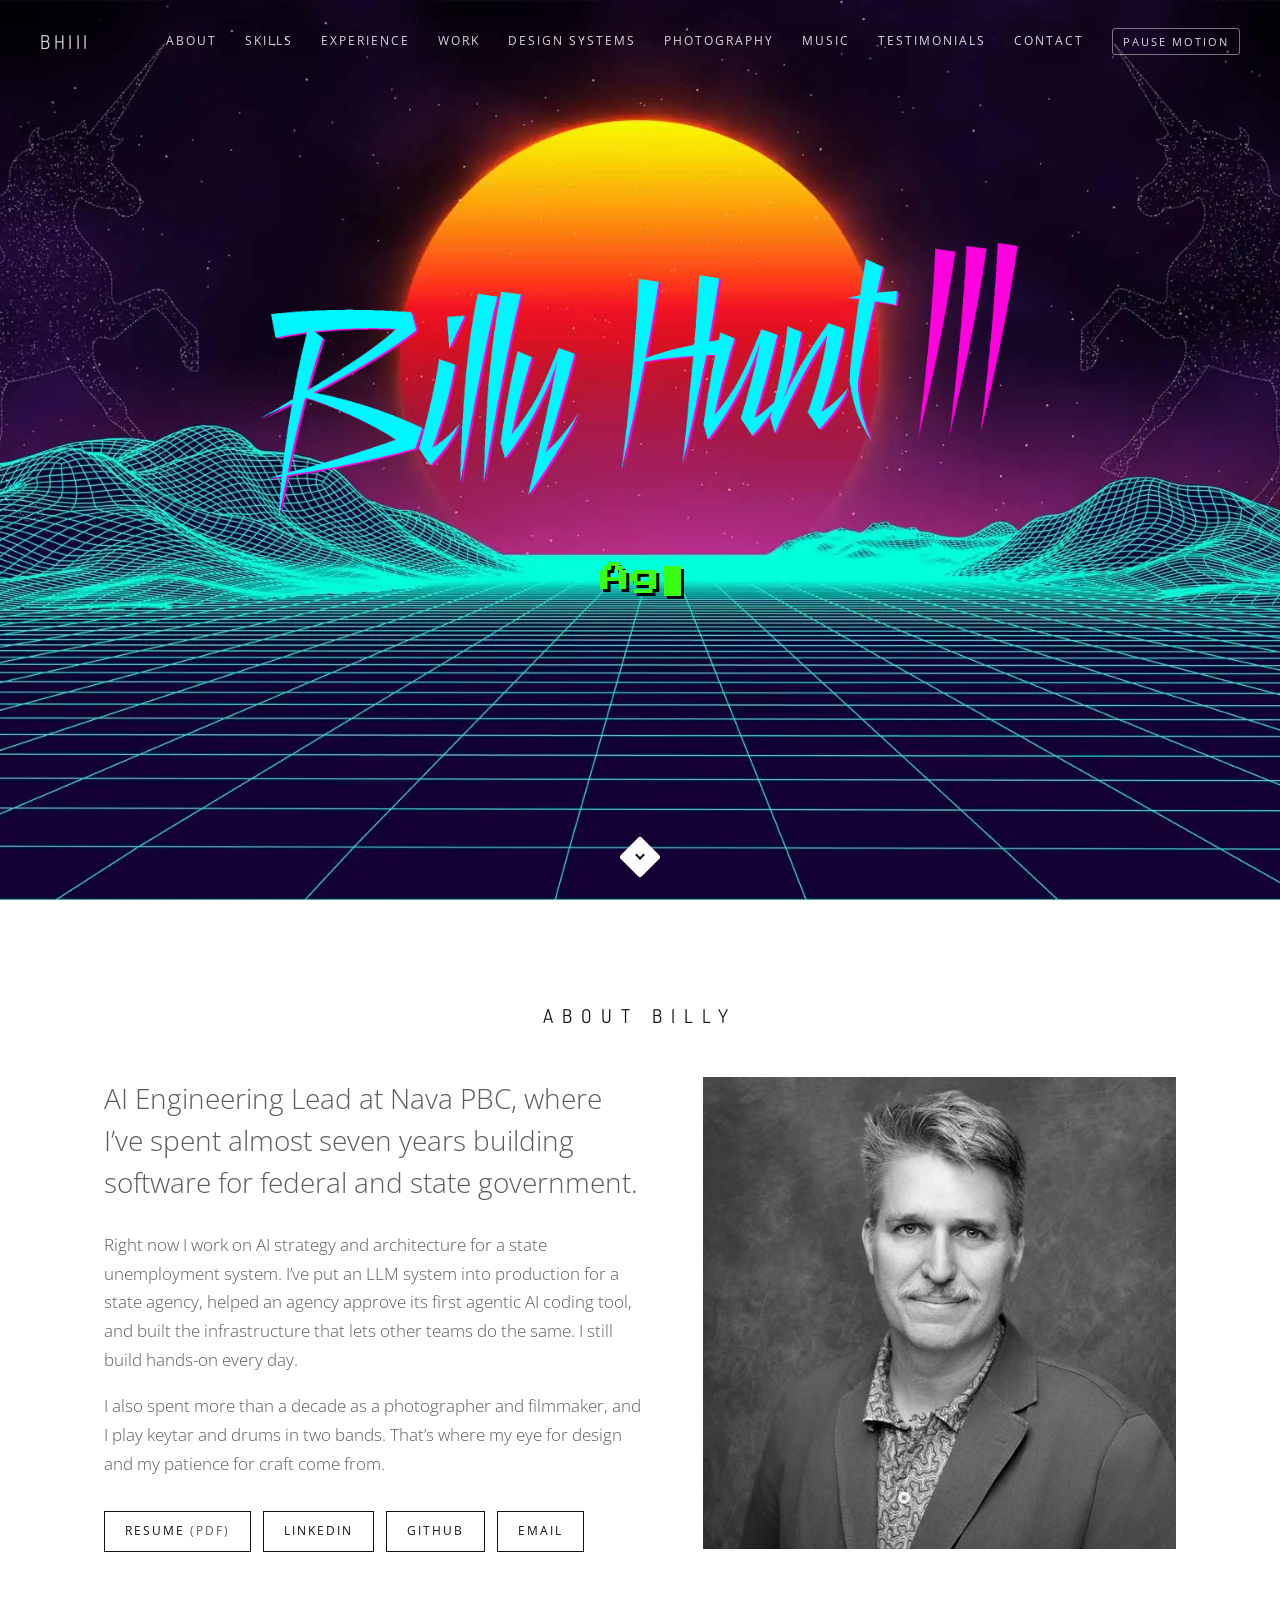
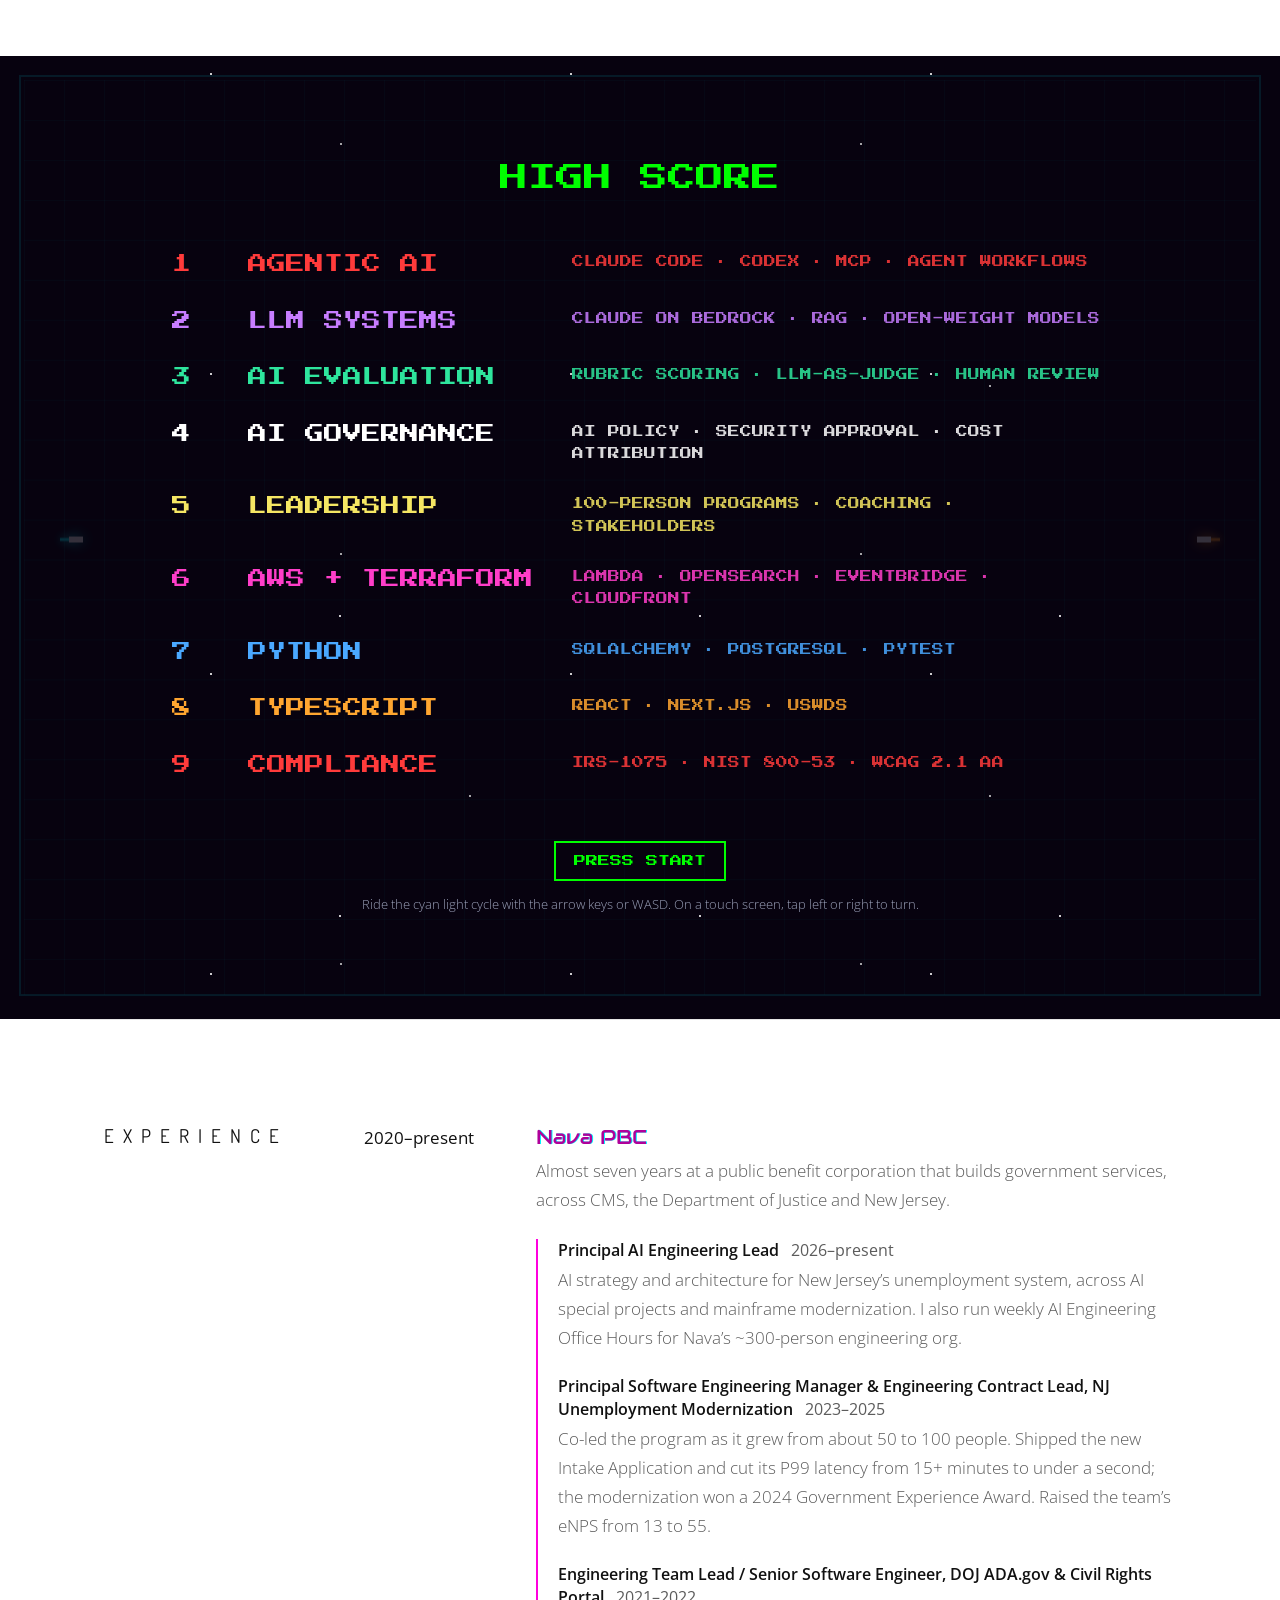
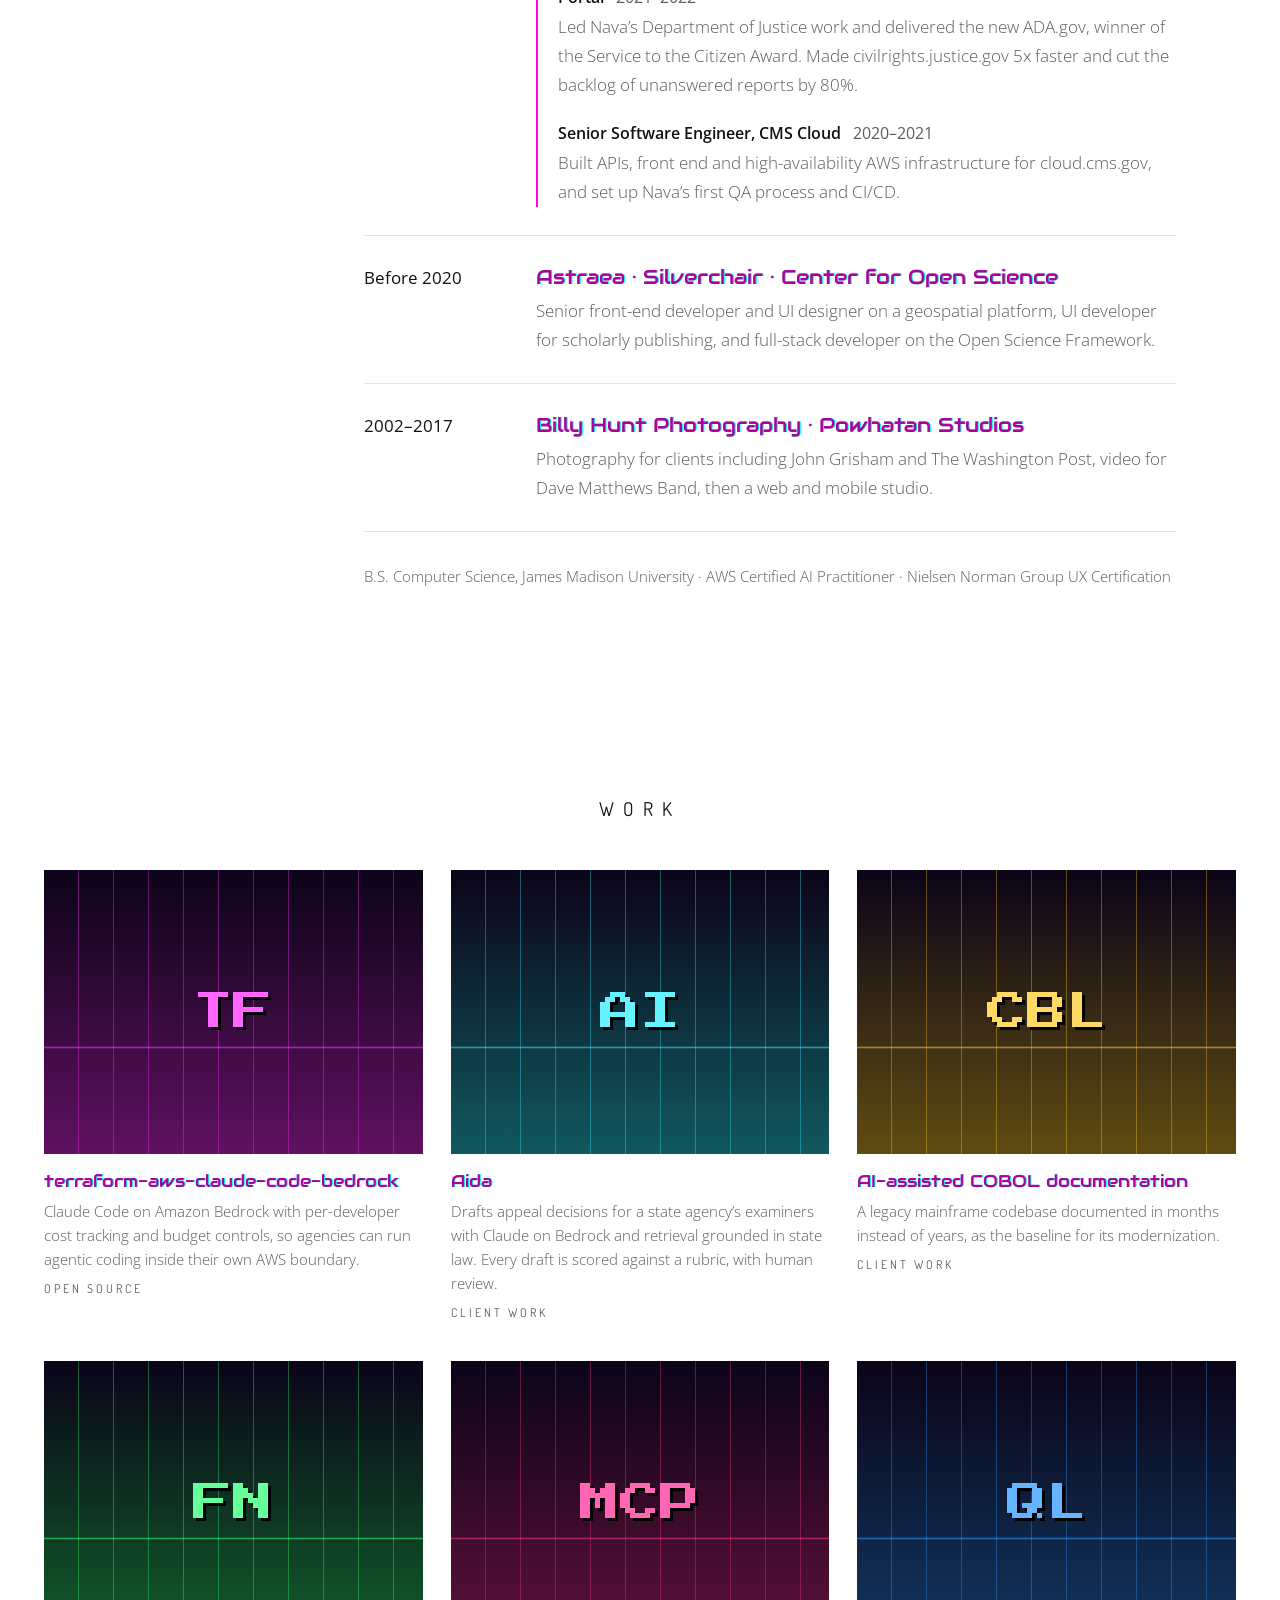
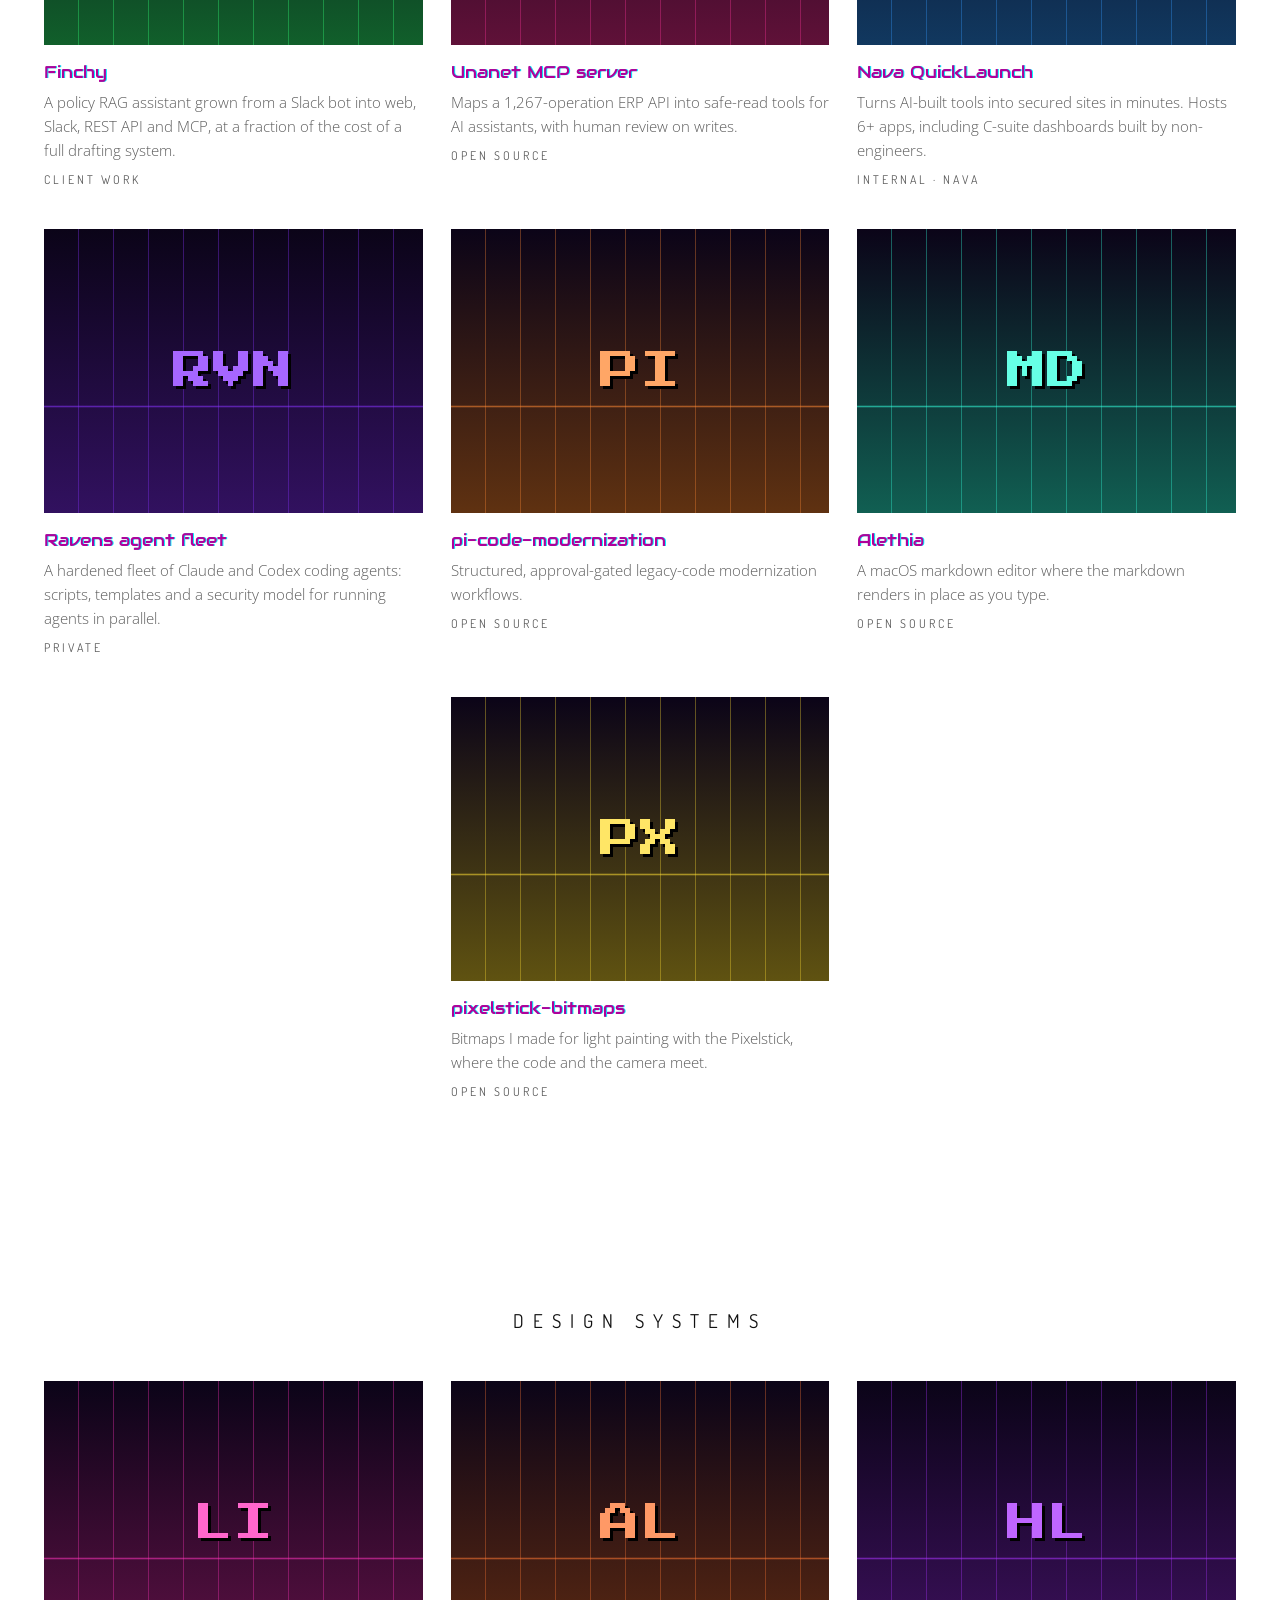
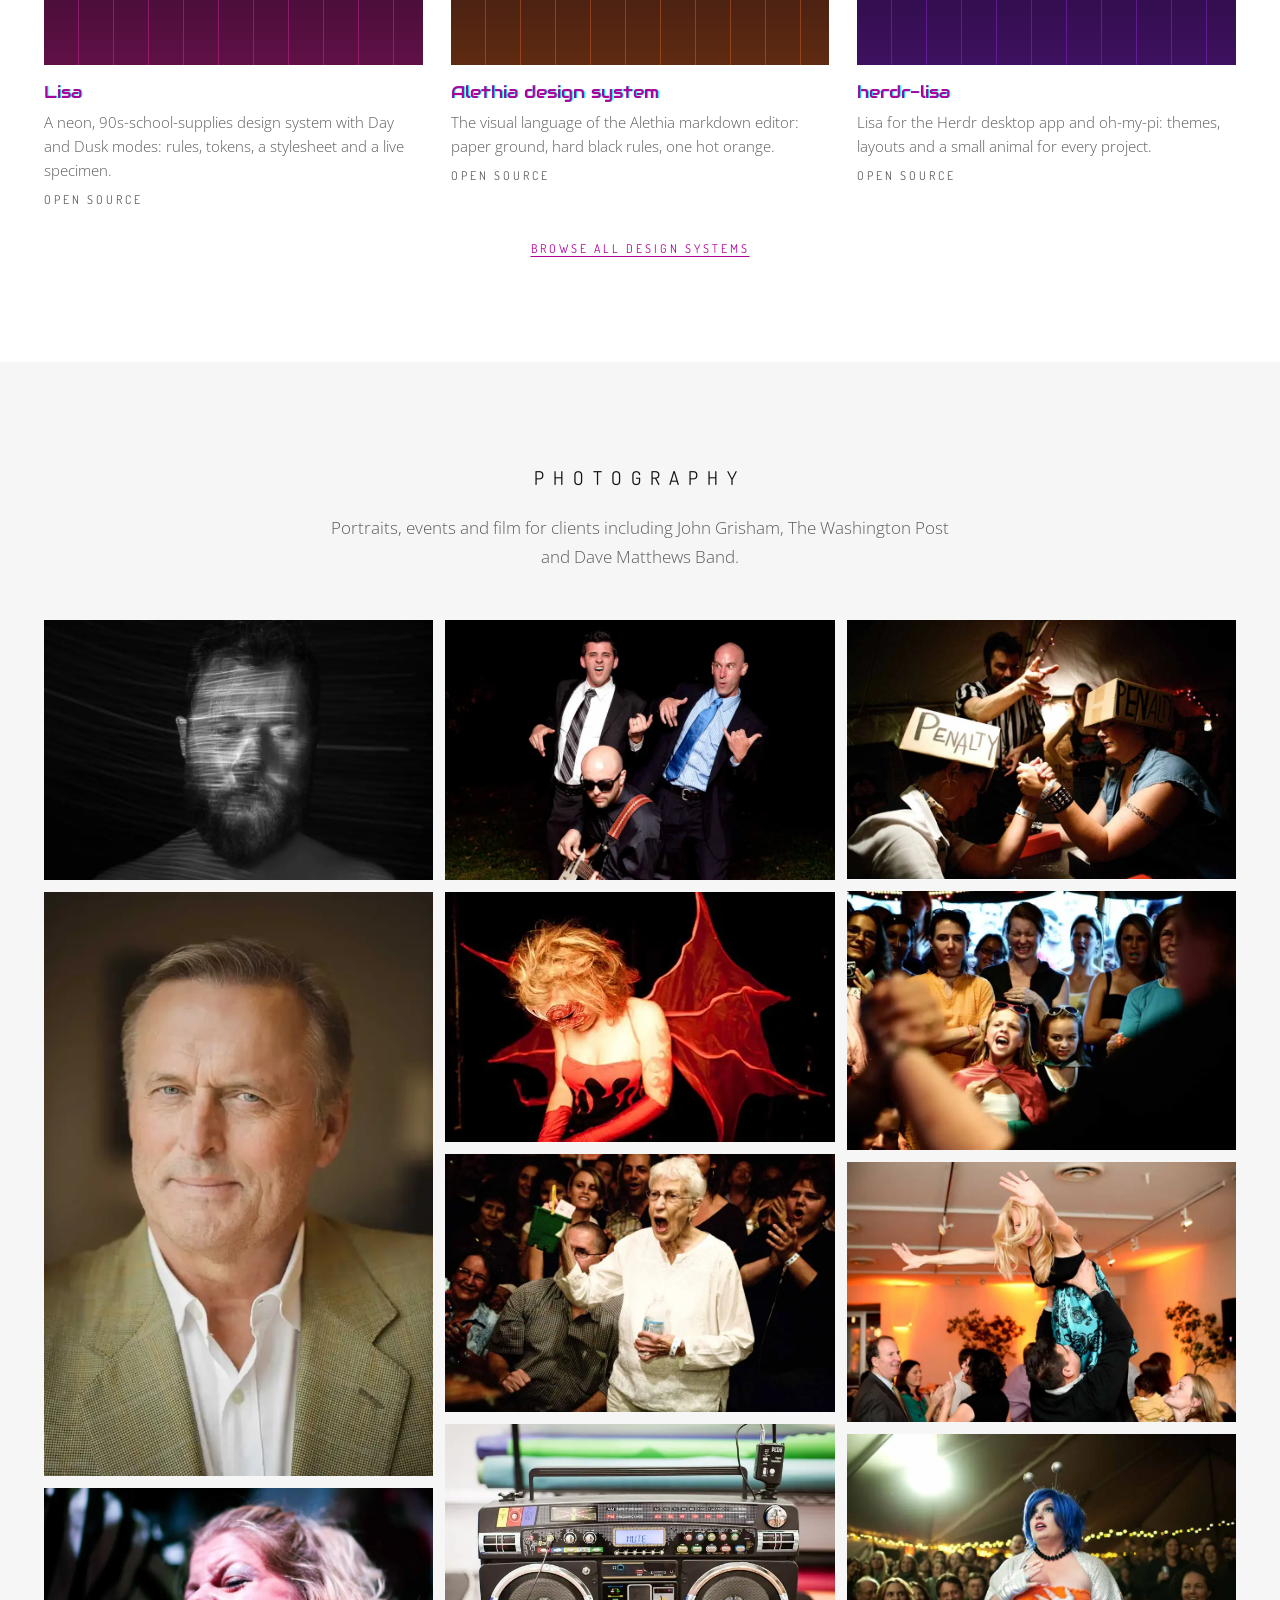
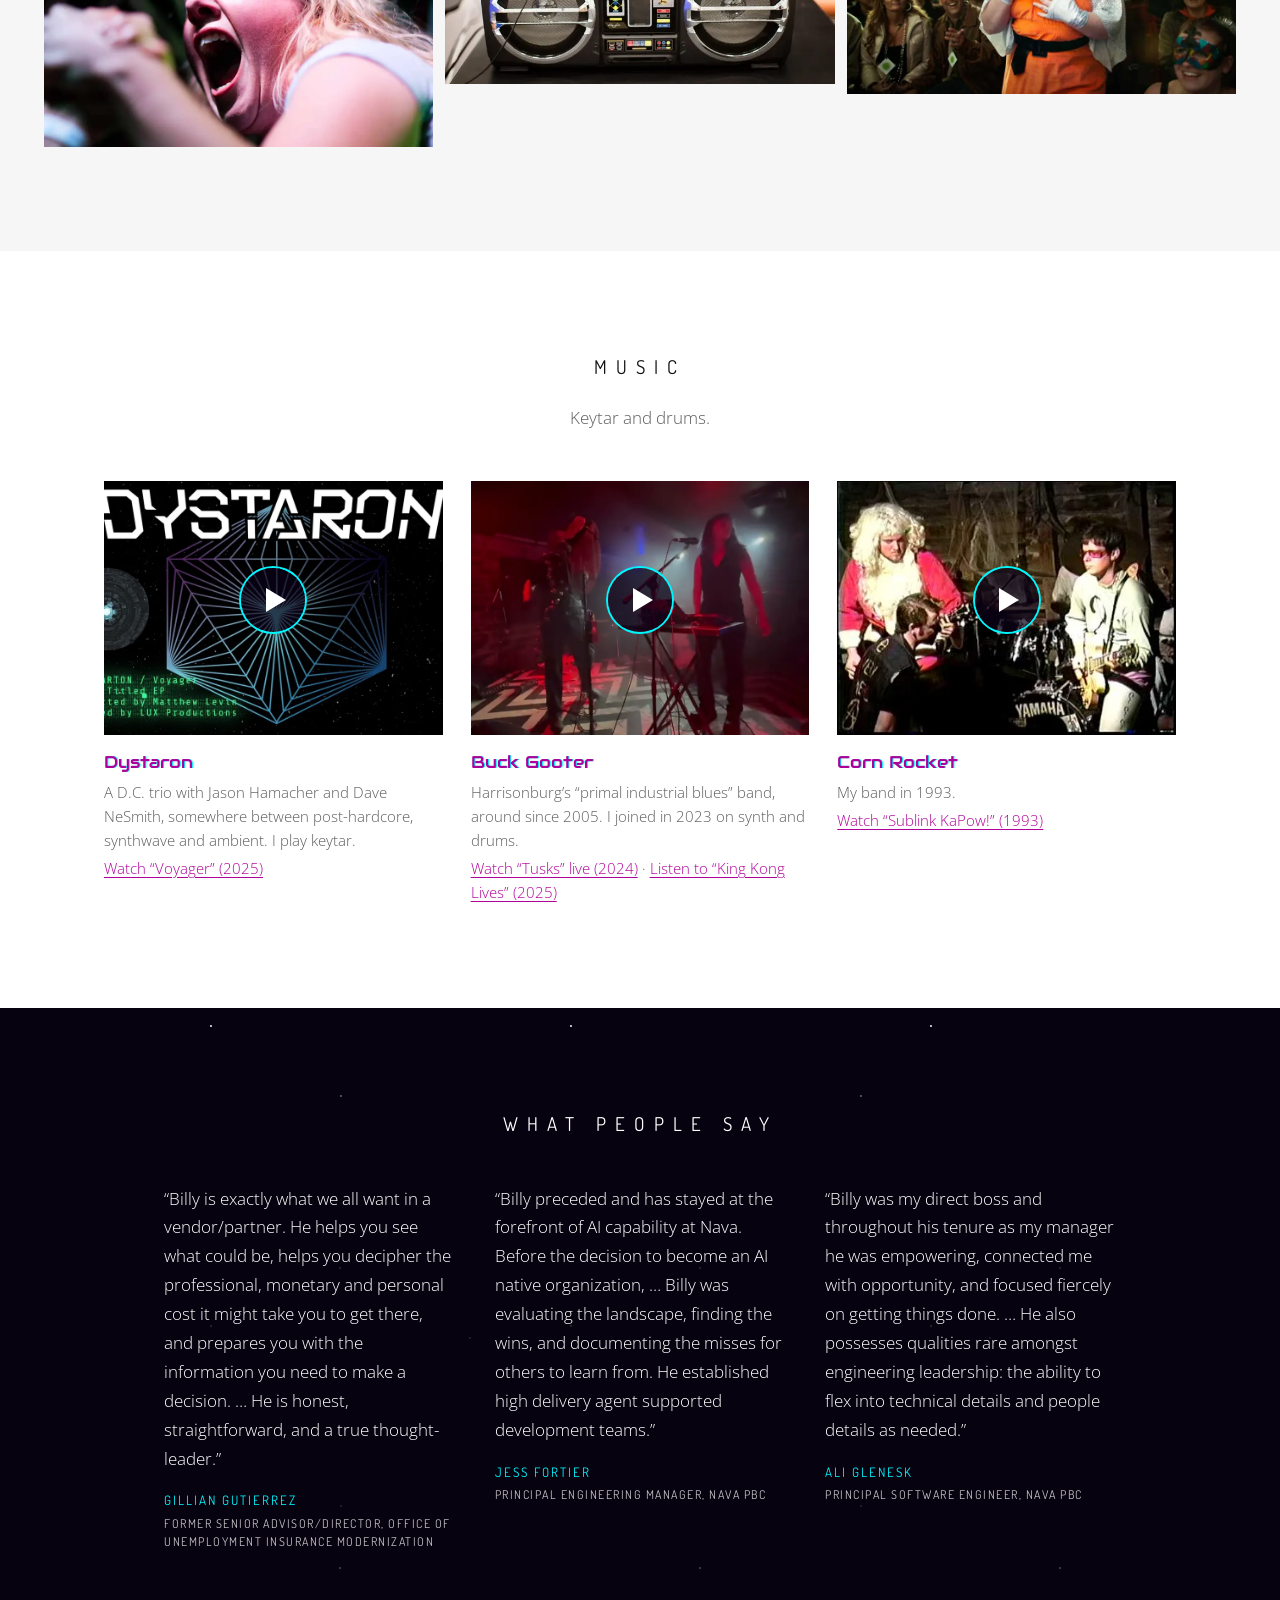
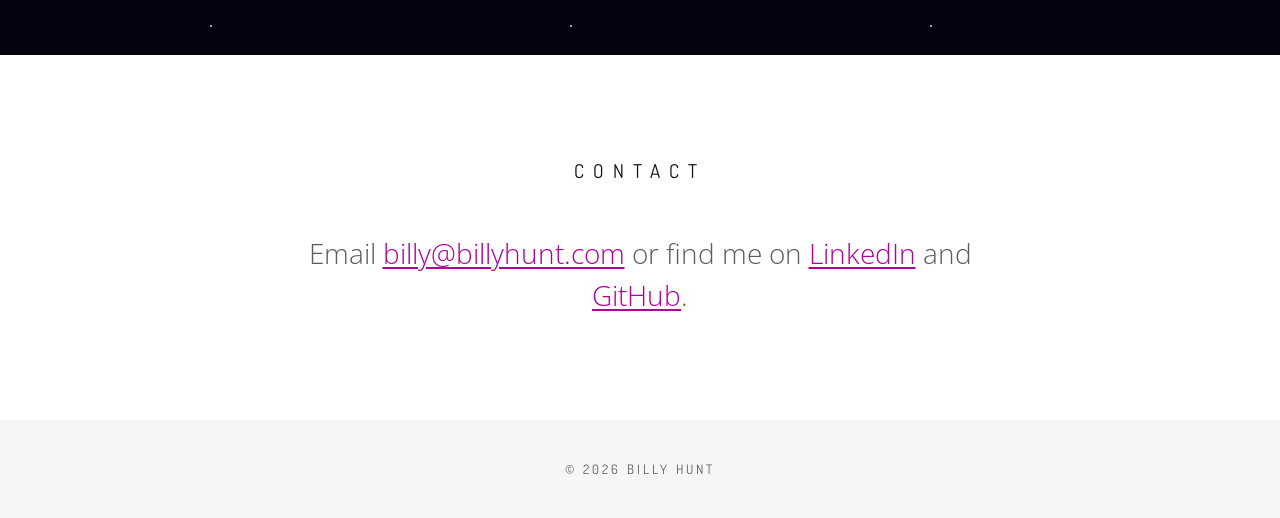
==== index.html @ a2d48f28 "Add Design systems: nav link, section, and the redirect for the old Alethia URL (merges master)" ====
<!doctype html>
<html lang="en">
<head>
  <meta charset="utf-8">
  <meta name="viewport" content="width=device-width, initial-scale=1">
  <title>Billy Hunt · AI Engineering Lead</title>
  <meta name="description" content="Billy Hunt is an AI engineering lead at Nava PBC who puts AI into production for government and gets agentic AI approved, governed and measured. He also spent more than a decade as a photographer and filmmaker.">
  <link rel="canonical" href="https://www.billyhunt.com/">
  <meta name="color-scheme" content="light dark">
  <meta name="theme-color" content="#140726">

  <meta property="og:type" content="profile">
  <meta property="og:url" content="https://www.billyhunt.com/">
  <meta property="og:title" content="Billy Hunt · AI Engineering Lead">
  <meta property="og:description" content="AI engineering lead at Nava PBC. Production AI for government, agentic AI that gets approved, and more than a decade behind the camera.">
  <meta property="og:image" content="https://www.billyhunt.com/img/og-image.jpg">
  <meta property="og:image:width" content="1200">
  <meta property="og:image:height" content="630">
  <meta property="og:image:alt" content="Billy Hunt III logo over a synthwave sunset">
  <meta name="twitter:card" content="summary_large_image">
  <meta name="twitter:title" content="Billy Hunt · AI Engineering Lead">
  <meta name="twitter:description" content="AI engineering lead at Nava PBC. Production AI for government, agentic AI that gets approved, and more than a decade behind the camera.">
  <meta name="twitter:image" content="https://www.billyhunt.com/img/og-image.jpg">

  <link rel="icon" href="/favicon.ico" sizes="16x16">
  <link rel="icon" href="/favicon.svg" type="image/svg+xml">
  <link rel="icon" href="/favicon-32.png" type="image/png" sizes="32x32">
  <link rel="apple-touch-icon" href="/apple-touch-icon.png">

  <link rel="preconnect" href="https://fonts.googleapis.com">
  <link rel="preconnect" href="https://fonts.gstatic.com" crossorigin>
  <link rel="preload" as="style" href="https://fonts.googleapis.com/css2?family=Audiowide&family=Dosis:wght@400&family=Open+Sans:wght@300;400;600&family=Press+Start+2P&display=swap">
  <link rel="stylesheet" href="https://fonts.googleapis.com/css2?family=Audiowide&family=Dosis:wght@400&family=Open+Sans:wght@300;400;600&family=Press+Start+2P&display=swap" media="print" onload="this.media='all'">
  <noscript><link rel="stylesheet" href="https://fonts.googleapis.com/css2?family=Audiowide&family=Dosis:wght@400&family=Open+Sans:wght@300;400;600&family=Press+Start+2P&display=swap"></noscript>
  <link rel="preload" as="image" href="/img/logo.png" fetchpriority="high">
  <link rel="preload" as="image" href="/img/hero.webp" type="image/webp" media="(min-width: 961px)">
  <link rel="preload" as="image" href="/img/hero-960.webp" type="image/webp" media="(max-width: 960px)">
  <link rel="stylesheet" href="/style.css">
  <script>
    // Runs before first paint so the pause button and a saved pause cause no layout shift.
    document.documentElement.classList.add("js");
    try { if (localStorage.getItem("motion") === "paused") document.documentElement.classList.add("paused"); } catch (e) {}
  </script>

  <script type="application/ld+json">
  {
    "@context": "https://schema.org",
    "@type": "Person",
    "name": "Billy Hunt",
    "url": "https://www.billyhunt.com/",
    "image": "https://www.billyhunt.com/img/headshot.jpg",
    "jobTitle": "Principal AI Engineering Lead",
    "worksFor": { "@type": "Organization", "name": "Nava PBC", "url": "https://www.navapbc.com/" },
    "alumniOf": { "@type": "CollegeOrUniversity", "name": "James Madison University" },
    "email": "mailto:billy@billyhunt.com",
    "sameAs": [
      "https://www.linkedin.com/in/billyhunt/",
      "https://github.com/billyhunt"
    ]
  }
  </script>
</head>
<body>
  <a class="skip" href="#main">Skip to content</a>

  <header class="hero" id="top">
    <div class="hero-art" aria-hidden="true">
      <span class="sparkle" style="--x: 20.1%; --y: 5.2%; --s: 1.4; --d: 0s"></span>
      <span class="sparkle" style="--x: 17.4%; --y: 13%; --s: .7; --d: 1.1s"></span>
      <span class="sparkle" style="--x: 15.8%; --y: 19.5%; --s: .9; --d: 2.3s"></span>
      <span class="sparkle" style="--x: 11.5%; --y: 17%; --s: .6; --d: .6s"></span>
      <span class="sparkle" style="--x: 18.5%; --y: 29%; --s: .8; --d: 1.7s"></span>
      <span class="sparkle" style="--x: 22%; --y: 40%; --s: 1; --d: .3s"></span>
      <span class="sparkle" style="--x: 6%; --y: 31%; --s: .7; --d: 2.8s"></span>
      <span class="sparkle" style="--x: 9%; --y: 47%; --s: .6; --d: 1.4s"></span>
      <span class="sparkle" style="--x: 79.8%; --y: 5.2%; --s: 1.4; --d: .9s"></span>
      <span class="sparkle" style="--x: 82.5%; --y: 13%; --s: .7; --d: 2s"></span>
      <span class="sparkle" style="--x: 84.2%; --y: 19.5%; --s: .9; --d: .2s"></span>
      <span class="sparkle" style="--x: 88.5%; --y: 17%; --s: .6; --d: 1.5s"></span>
      <span class="sparkle" style="--x: 81.5%; --y: 29%; --s: .8; --d: 2.6s"></span>
      <span class="sparkle" style="--x: 78%; --y: 40%; --s: 1; --d: 1.2s"></span>
      <span class="sparkle" style="--x: 94%; --y: 31%; --s: .7; --d: .5s"></span>
      <span class="sparkle" style="--x: 91%; --y: 47%; --s: .6; --d: 2.2s"></span>
    </div>
    <nav class="nav" aria-label="Primary">
      <a class="nav-logo" href="#top" aria-label="BHIII, Billy Hunt home">BHIII</a>
      <ul>
        <li><a href="#about">About</a></li>
        <li><a href="#skills">Skills</a></li>
        <li><a href="#experience">Experience</a></li>
        <li><a href="#work">Work</a></li>
        <li><a href="#design-systems">Design systems</a></li>
        <li><a href="#photography">Photography</a></li>
        <li><a href="#music">Music</a></li>
        <li><a href="#testimonials">Testimonials</a></li>
        <li><a href="#contact">Contact</a></li>
        <li class="motion-item"><button class="motion-toggle" type="button"><span class="motion-pause">Pause</span><span class="motion-play">Play</span><span class="motion-noun"> motion</span></button></li>
      </ul>
    </nav>
    <div class="hero-content">
      <h1>
        <img class="hero-logo" src="/img/logo.png" alt="Billy Hunt III" width="2000" height="728" fetchpriority="high">
      </h1>
      <p class="typed">
        <span class="sr-only">AI engineering lead, agentic systems builder, civic technologist, photographer, musician, filmmaker.</span>
        <span class="typed-text" aria-hidden="true" data-words="AI Engineering Lead|Agentic Systems|Civic Technologist|Photographer|Musician|Filmmaker">AI Engineering Lead</span><span class="cursor" aria-hidden="true"></span>
      </p>
    </div>
    <a class="scroll-down" href="#about" aria-label="Scroll to About"></a>
  </header>

  <main id="main">
    <section class="section about" id="about" aria-labelledby="about-title">
      <h2 class="section-title" id="about-title">About Billy</h2>
      <div class="about-grid">
        <div>
          <p class="lead">AI Engineering Lead at Nava PBC, where I’ve spent almost seven years building software for federal and state government.</p>
          <p>Right now I work on AI strategy and architecture for a state unemployment system. I’ve put an LLM system into production for a state agency, helped an agency approve its first agentic AI coding tool, and built the infrastructure that lets other teams do the same. I still build hands-on every day.</p>
          <p>I also spent more than a decade as a photographer and filmmaker, and I play keytar and drums in two bands. That’s where my eye for design and my patience for craft come from.</p>
          <ul class="link-row">
            <li><a href="/billy-hunt-resume.pdf">Resume <span class="meta">(PDF)</span></a></li>
            <li><a href="https://www.linkedin.com/in/billyhunt/">LinkedIn</a></li>
            <li><a href="https://github.com/billyhunt">GitHub</a></li>
            <li><a href="mailto:billy@billyhunt.com">Email</a></li>
          </ul>
        </div>
        <picture>
          <source srcset="/img/headshot.avif" type="image/avif">
          <source srcset="/img/headshot.webp" type="image/webp">
          <img class="portrait" src="/img/headshot.jpg" alt="Portrait of Billy Hunt" width="512" height="512" loading="lazy">
        </picture>
      </div>
    </section>

    <section class="arcade" id="skills" aria-labelledby="skills-title">
      <div class="starfield" aria-hidden="true"></div>
      <canvas class="lightcycles" aria-hidden="true"></canvas>
      <div class="arcade-inner">
        <h2 id="skills-title">HIGH SCORE</h2>
        <table class="scores" role="table">
          <caption class="sr-only">Skills, ranked</caption>
          <thead class="sr-only" role="rowgroup">
            <tr role="row"><th scope="col" role="columnheader">Rank</th><th scope="col" role="columnheader">Skill</th><th scope="col" role="columnheader">Tools</th></tr>
          </thead>
          <tbody role="rowgroup">
            <tr role="row"><td role="cell">1</td><td role="cell">AGENTIC AI</td><td role="cell">CLAUDE CODE · CODEX · MCP · AGENT WORKFLOWS</td></tr>
            <tr role="row"><td role="cell">2</td><td role="cell">LLM SYSTEMS</td><td role="cell">CLAUDE ON BEDROCK · RAG · OPEN-WEIGHT MODELS</td></tr>
            <tr role="row"><td role="cell">3</td><td role="cell">AI EVALUATION</td><td role="cell">RUBRIC SCORING · LLM-AS-JUDGE · HUMAN REVIEW</td></tr>
            <tr role="row"><td role="cell">4</td><td role="cell">AI GOVERNANCE</td><td role="cell">AI POLICY · SECURITY APPROVAL · COST ATTRIBUTION</td></tr>
            <tr role="row"><td role="cell">5</td><td role="cell">LEADERSHIP</td><td role="cell">100-PERSON PROGRAMS · COACHING · STAKEHOLDERS</td></tr>
            <tr role="row"><td role="cell">6</td><td role="cell">AWS + TERRAFORM</td><td role="cell">LAMBDA · OPENSEARCH · EVENTBRIDGE · CLOUDFRONT</td></tr>
            <tr role="row"><td role="cell">7</td><td role="cell">PYTHON</td><td role="cell">SQLALCHEMY · POSTGRESQL · PYTEST</td></tr>
            <tr role="row"><td role="cell">8</td><td role="cell">TYPESCRIPT</td><td role="cell">REACT · NEXT.JS · USWDS</td></tr>
            <tr role="row"><td role="cell">9</td><td role="cell">COMPLIANCE</td><td role="cell">IRS-1075 · NIST 800-53 · WCAG 2.1 AA</td></tr>
          </tbody>
        </table>
        <p class="press-start-row" hidden><button class="press-start" type="button" aria-describedby="press-start-help">PRESS START</button></p>
        <p class="press-start-help" id="press-start-help" hidden>Ride the cyan light cycle with the arrow keys or WASD. On a touch screen, tap left or right to turn.</p>
      </div>
    </section>

    <section class="section" id="experience" aria-labelledby="experience-title">
      <div class="exp-grid">
        <h2 class="section-title" id="experience-title">Experience</h2>
        <ol class="timeline">
          <li>
            <p class="when">2020–present</p>
            <div>
              <h3>Nava PBC</h3>
              <p>Almost seven years at a public benefit corporation that builds government services, across CMS, the Department of Justice and New Jersey.</p>
              <ol class="roles">
                <li>
                  <h4>Principal AI Engineering Lead <span class="years">2026–present</span></h4>
                  <p>AI strategy and architecture for New Jersey’s unemployment system, across AI special projects and mainframe modernization. I also run weekly AI Engineering Office Hours for Nava’s ~300-person engineering org.</p>
                </li>
                <li>
                  <h4>Principal Software Engineering Manager &amp; Engineering Contract Lead, NJ Unemployment Modernization <span class="years">2023–2025</span></h4>
                  <p>Co-led the program as it grew from about 50 to 100 people. Shipped the new Intake Application and cut its P99 latency from 15+ minutes to under a second; the modernization won a 2024 Government Experience Award. Raised the team’s eNPS from 13 to 55.</p>
                </li>
                <li>
                  <h4>Engineering Team Lead / Senior Software Engineer, DOJ ADA.gov &amp; Civil Rights Portal <span class="years">2021–2022</span></h4>
                  <p>Led Nava’s Department of Justice work and delivered the new ADA.gov, winner of the Service to the Citizen Award. Made civilrights.justice.gov 5x faster and cut the backlog of unanswered reports by 80%.</p>
                </li>
                <li>
                  <h4>Senior Software Engineer, CMS Cloud <span class="years">2020–2021</span></h4>
                  <p>Built APIs, front end and high-availability AWS infrastructure for cloud.cms.gov, and set up Nava’s first QA process and CI/CD.</p>
                </li>
              </ol>
            </div>
          </li>
          <li>
            <p class="when">Before 2020</p>
            <div>
              <h3>Astraea · Silverchair · Center for Open Science</h3>
              <p>Senior front-end developer and UI designer on a geospatial platform, UI developer for scholarly publishing, and full-stack developer on the Open Science Framework.</p>
            </div>
          </li>
          <li>
            <p class="when">2002–2017</p>
            <div>
              <h3>Billy Hunt Photography · Powhatan Studios</h3>
              <p>Photography for clients including John Grisham and The Washington Post, video for Dave Matthews Band, then a web and mobile studio.</p>
            </div>
          </li>
        </ol>
        <p class="creds">B.S. Computer Science, James Madison University · AWS Certified AI Practitioner · Nielsen Norman Group UX Certification</p>
      </div>
    </section>

    <section class="section work" id="work" aria-labelledby="work-title">
      <h2 class="section-title" id="work-title">Work</h2>
      <ul class="grid">
        <li class="card">
          <div class="tile" style="--hue: 300" aria-hidden="true"><span>TF</span></div>
          <h3><a href="https://github.com/navapbc/terraform-aws-claude-code-bedrock">terraform-aws-claude-code-bedrock</a></h3>
          <p>Claude Code on Amazon Bedrock with per-developer cost tracking and budget controls, so agencies can run agentic coding inside their own AWS boundary.</p>
          <p class="tag">Open source</p>
        </li>
        <li class="card">
          <div class="tile" style="--hue: 185" aria-hidden="true"><span>AI</span></div>
          <h3>Aida</h3>
          <p>Drafts appeal decisions for a state agency’s examiners with Claude on Bedrock and retrieval grounded in state law. Every draft is scored against a rubric, with human review.</p>
          <p class="tag">Client work</p>
        </li>
        <li class="card">
          <div class="tile" style="--hue: 45" aria-hidden="true"><span>CBL</span></div>
          <h3>AI-assisted COBOL documentation</h3>
          <p>A legacy mainframe codebase documented in months instead of years, as the baseline for its modernization.</p>
          <p class="tag">Client work</p>
        </li>
        <li class="card">
          <div class="tile" style="--hue: 140" aria-hidden="true"><span>FN</span></div>
          <h3>Finchy</h3>
          <p>A policy RAG assistant grown from a Slack bot into web, Slack, REST API and MCP, at a fraction of the cost of a full drafting system.</p>
          <p class="tag">Client work</p>
        </li>
        <li class="card">
          <div class="tile" style="--hue: 330" aria-hidden="true"><span>MCP</span></div>
          <h3><a href="https://github.com/navapbc/unanet-mcp-server">Unanet MCP server</a></h3>
          <p>Maps a 1,267-operation ERP API into safe-read tools for AI assistants, with human review on writes.</p>
          <p class="tag">Open source</p>
        </li>
        <li class="card">
          <div class="tile" style="--hue: 210" aria-hidden="true"><span>QL</span></div>
          <h3>Nava QuickLaunch</h3>
          <p>Turns AI-built tools into secured sites in minutes. Hosts 6+ apps, including C-suite dashboards built by non-engineers.</p>
          <p class="tag">Internal · Nava</p>
        </li>
        <li class="card">
          <div class="tile" style="--hue: 265" aria-hidden="true"><span>RVN</span></div>
          <h3>Ravens agent fleet</h3>
          <p>A hardened fleet of Claude and Codex coding agents: scripts, templates and a security model for running agents in parallel.</p>
          <p class="tag">Private</p>
        </li>
        <li class="card">
          <div class="tile" style="--hue: 25" aria-hidden="true"><span>PI</span></div>
          <h3><a href="https://github.com/billyhunt/pi-code-modernization">pi-code-modernization</a></h3>
          <p>Structured, approval-gated legacy-code modernization workflows.</p>
          <p class="tag">Open source</p>
        </li>
        <li class="card">
          <div class="tile" style="--hue: 170" aria-hidden="true"><span>MD</span></div>
          <h3><a href="https://github.com/billyhunt/alethia-markdown-editor">Alethia</a></h3>
          <p>A macOS markdown editor where the markdown renders in place as you type.</p>
          <p class="tag">Open source</p>
        </li>
        <li class="card">
          <div class="tile" style="--hue: 50" aria-hidden="true"><span>PX</span></div>
          <h3><a href="https://github.com/billyhunt/pixelstick-bitmaps">pixelstick-bitmaps</a></h3>
          <p>Bitmaps I made for light painting with the Pixelstick, where the code and the camera meet.</p>
          <p class="tag">Open source</p>
        </li>
      </ul>
    </section>

    <section class="section work" id="design-systems" aria-labelledby="design-systems-title">
      <h2 class="section-title" id="design-systems-title">Design systems</h2>
      <ul class="grid">
        <li class="card">
          <div class="tile" style="--hue: 320" aria-hidden="true"><span>LI</span></div>
          <h3><a href="/design-systems/lisa/">Lisa</a></h3>
          <p>A neon, 90s-school-supplies design system with Day and Dusk modes: rules, tokens, a stylesheet and a live specimen.</p>
          <p class="tag">Open source</p>
        </li>
        <li class="card">
          <div class="tile" style="--hue: 20" aria-hidden="true"><span>AL</span></div>
          <h3><a href="/design-systems/alethia/">Alethia design system</a></h3>
          <p>The visual language of the Alethia markdown editor: paper ground, hard black rules, one hot orange.</p>
          <p class="tag">Open source</p>
        </li>
        <li class="card">
          <div class="tile" style="--hue: 275" aria-hidden="true"><span>HL</span></div>
          <h3><a href="https://github.com/billyhunt/herdr-lisa">herdr-lisa</a></h3>
          <p>Lisa for the Herdr desktop app and oh-my-pi: themes, layouts and a small animal for every project.</p>
          <p class="tag">Open source</p>
        </li>
      </ul>
      <p class="section-note"><a href="/design-systems/">Browse all design systems</a></p>
    </section>

    <section class="photography" id="photography" aria-labelledby="photography-title">
      <div class="photography-inner">
        <h2 class="section-title" id="photography-title">Photography</h2>
        <p class="photo-intro">Portraits, events and film for clients including John Grisham, The Washington Post and Dave Matthews Band.</p>
        <ul class="mosaic">
          <li><img src="/img/photo-light-portrait-1.webp" alt="Light-painted portrait of a bearded man in darkness" width="900" height="600" loading="lazy"></li>
          <li><img src="/img/photo-grisham.webp" alt="Portrait of author John Grisham" width="560" height="840" loading="lazy"></li>
          <li><img src="/img/photo-claw-1.webp" alt="An arm wrestler mid-match, shouting" width="900" height="600" loading="lazy"></li>
          <li><img src="/img/photo-wedding-2.webp" alt="Two men in suits dancing at a wedding reception" width="900" height="600" loading="lazy"></li>
          <li><img src="/img/photo-claw-wings.webp" alt="A performer with red bat wings, head bowed" width="651" height="418" loading="lazy"></li>
          <li><img src="/img/photo-claw-3.webp" alt="An older woman cheering in a crowd" width="900" height="598" loading="lazy"></li>
          <li><img src="/img/photo-boombox.webp" alt="A vintage boombox" width="700" height="466" loading="lazy"></li>
          <li><img src="/img/photo-claw-penalty.webp" alt="Two arm wrestlers mid-match with cardboard penalty boxes on their heads" width="900" height="598" loading="lazy"></li>
          <li><img src="/img/photo-claw-4.webp" alt="A crowd of spectators reacting at an arm wrestling match" width="900" height="600" loading="lazy"></li>
          <li><img src="/img/photo-wedding-1.webp" alt="A dancer lifted overhead at a wedding reception" width="900" height="600" loading="lazy"></li>
          <li><img src="/img/photo-claw-5.webp" alt="A costumed wrestler with blue hair in front of a crowd" width="900" height="600" loading="lazy"></li>
        </ul>
      </div>
    </section>

    <section class="section music" id="music" aria-labelledby="music-title">
      <h2 class="section-title" id="music-title">Music</h2>
      <p class="photo-intro">Keytar and drums.</p>
      <ul class="grid music-grid">
        <li class="card">
          <a class="video" href="https://vimeo.com/1061424856" data-embed="https://player.vimeo.com/video/1061424856?autoplay=1&amp;dnt=1" data-title="Dystaron, “Voyager”" aria-label="Play Dystaron’s “Voyager” here"><img class="photo" src="/img/music-dystaron.webp" alt="Title card from Dystaron’s Voyager music video" width="800" height="600" loading="lazy"><span class="play" aria-hidden="true"></span></a>
          <h3>Dystaron</h3>
          <p>A D.C. trio with Jason Hamacher and Dave NeSmith, somewhere between post-hardcore, synthwave and ambient. I play keytar.</p>
          <p class="links"><a href="https://vimeo.com/1061424856">Watch “Voyager” (2025)</a></p>
        </li>
        <li class="card">
          <a class="video" href="https://www.youtube.com/watch?v=xNc41OoV__s" data-embed="https://www.youtube-nocookie.com/embed/xNc41OoV__s?autoplay=1" data-title="Buck Gooter, “Tusks” live" aria-label="Play Buck Gooter’s “Tusks” here"><img class="photo" src="/img/music-buck-gooter.webp" alt="Buck Gooter performing live on a red-lit stage" width="800" height="600" loading="lazy"><span class="play" aria-hidden="true"></span></a>
          <h3>Buck Gooter</h3>
          <p>Harrisonburg’s “primal industrial blues” band, around since 2005. I joined in 2023 on synth and drums.</p>
          <p class="links"><a href="https://www.youtube.com/watch?v=xNc41OoV__s">Watch “Tusks” live (2024)</a> · <a href="https://buckgooter.bandcamp.com/track/king-kong-lives">Listen to “King Kong Lives” (2025)</a></p>
        </li>
        <li class="card">
          <a class="video" href="https://www.youtube.com/watch?v=XWQJM9G11Mg" data-embed="https://www.youtube-nocookie.com/embed/XWQJM9G11Mg?autoplay=1" data-title="Corn Rocket, “Sublink KaPow!”" aria-label="Play Corn Rocket’s “Sublink KaPow!” here"><img class="photo" src="/img/music-corn-rocket.webp" alt="Corn Rocket playing a basement show, one guitarist in a Santa suit" width="480" height="360" loading="lazy"><span class="play" aria-hidden="true"></span></a>
          <h3>Corn Rocket</h3>
          <p>My band in 1993.</p>
          <p class="links"><a href="https://www.youtube.com/watch?v=XWQJM9G11Mg">Watch “Sublink KaPow!” (1993)</a></p>
        </li>
      </ul>
    </section>

    <section class="testimonials" id="testimonials" aria-labelledby="testimonials-title">
      <div class="starfield" aria-hidden="true"></div>
      <div class="testimonials-inner">
        <h2 class="section-title" id="testimonials-title">What people say</h2>
        <div class="quotes">
          <figure>
            <blockquote>
              <p>“Billy is exactly what we all want in a vendor/partner. He helps you see what could be, helps you decipher the professional, monetary and personal cost it might take you to get there, and prepares you with the information you need to make a decision. … He is honest, straightforward, and a true thought-leader.”</p>
            </blockquote>
            <figcaption>Gillian Gutierrez<span>Former Senior Advisor/Director, Office of Unemployment Insurance Modernization</span></figcaption>
          </figure>
          <figure>
            <blockquote>
              <p>“Billy preceded and has stayed at the forefront of AI capability at Nava. Before the decision to become an AI native organization, … Billy was evaluating the landscape, finding the wins, and documenting the misses for others to learn from. He established high delivery agent supported development teams.”</p>
            </blockquote>
            <figcaption>Jess Fortier<span>Principal Engineering Manager, Nava PBC</span></figcaption>
          </figure>
          <figure>
            <blockquote>
              <p>“Billy was my direct boss and throughout his tenure as my manager he was empowering, connected me with opportunity, and focused fiercely on getting things done. … He also possesses qualities rare amongst engineering leadership: the ability to flex into technical details and people details as needed.”</p>
            </blockquote>
            <figcaption>Ali Glenesk<span>Principal Software Engineer, Nava PBC</span></figcaption>
          </figure>
        </div>
      </div>
    </section>

    <section class="section contact" id="contact" aria-labelledby="contact-title">
      <h2 class="section-title" id="contact-title">Contact</h2>
      <p class="lead">Email <a href="mailto:billy@billyhunt.com">billy@billyhunt.com</a> or find me on <a href="https://www.linkedin.com/in/billyhunt/">LinkedIn</a> and <a href="https://github.com/billyhunt">GitHub</a>.</p>
    </section>
  </main>

  <footer class="footer">
    <p>© 2026 Billy Hunt</p>
  </footer>

  <script src="/motion.js" defer></script>
  <script src="/typed.js" defer></script>
  <script src="/lightcycles.js" defer></script>
  <script src="/video.js" defer></script>
</body>
</html>
---- style.css ----
/* billyhunt.com: one page, no build step. */

:root {
  --paper: #ffffff;
  --paper-alt: #f6f6f6;
  --ink: #111111;
  --muted: #5c5c5c;
  --rule: #e4e4e4;
  --magenta: #ff00de;
  --cyan: #00f6ff;
  --link: #b0009a;
  --heading: #b0009a;
  --focus: #b0009a;
  --night: #07020f;
  --sky: #140726;

  --font-body: "Open Sans", Arial, sans-serif;
  --font-label: "Dosis", Arial, sans-serif;
  --font-display: "Audiowide", "Arial Black", sans-serif;
  --font-arcade: "Press Start 2P", ui-monospace, monospace;
}

@media (prefers-color-scheme: dark) {
  :root {
    --paper: #0e0a16;
    --paper-alt: #150f20;
    --ink: #ececf1;
    --muted: #b3adc0;
    --rule: #2b2438;
    --link: #ff7bf0;
    --heading: #ff00de;
    --focus: #00f6ff;
  }
}

*, *::before, *::after { box-sizing: border-box; }

html { scroll-behavior: smooth; -webkit-text-size-adjust: 100%; }

body {
  margin: 0;
  background: var(--paper);
  color: var(--ink);
  font: 300 17px/1.7 var(--font-body);
}

img { max-width: 100%; height: auto; display: block; }

a { color: var(--link); text-underline-offset: 3px; }
a:hover { color: var(--ink); }
:focus-visible { outline: 3px solid var(--focus); outline-offset: 3px; }
.hero :focus-visible, .arcade :focus-visible, .testimonials :focus-visible { outline-color: var(--cyan); }

.sr-only {
  position: absolute; width: 1px; height: 1px; padding: 0; margin: -1px;
  overflow: hidden; clip: rect(0 0 0 0); white-space: nowrap; border: 0;
}

.skip {
  position: absolute; left: 16px; top: -100px; z-index: 10;
  padding: 10px 16px; background: #fff; color: #111; font-weight: 600;
}
.skip:focus { top: 16px; }

/* ---------- Hero ---------- */

.hero {
  --hero-h: max(100vh, 600px);
  --hero-h: max(100svh, 600px);
  position: relative;
  height: var(--hero-h);
  display: flex;
  flex-direction: column;
  overflow: hidden;
  color: #fff;
  background-color: var(--sky);
}
.hero > :not(.hero-art) { position: relative; z-index: 1; }

.hero-art {
  position: absolute;
  left: 50%;
  bottom: 0;
  width: max(100%, calc(var(--hero-h) * 16 / 9));
  aspect-ratio: 16 / 9;
  transform: translateX(-50%);
  background-image: image-set(url("/img/hero.webp") type("image/webp"), url("/img/hero.jpg") type("image/jpeg"));
  background-size: 100% 100%;
}
@media (max-width: 960px) {
  .hero-art { background-image: image-set(url("/img/hero-960.webp") type("image/webp"), url("/img/hero.jpg") type("image/jpeg")); }
}

/* Four-point sparkles on the unicorns */
.sparkle {
  position: absolute;
  left: var(--x);
  top: var(--y);
  width: calc(13px * var(--s));
  height: calc(13px * var(--s));
  margin: calc(-6.5px * var(--s)) 0 0 calc(-6.5px * var(--s));
  filter: drop-shadow(0 0 3px rgba(122, 247, 255, .65));
  opacity: 0;
  animation: sparkle 7s ease-in-out calc(var(--d) * 2) infinite;
}
.sparkle::before {
  content: "";
  position: absolute;
  inset: 0;
  background: #fff;
  clip-path: polygon(50% 0, 57% 43%, 100% 50%, 57% 57%, 50% 100%, 43% 57%, 0 50%, 43% 43%);
}
@keyframes sparkle {
  0%, 30%, 100% { opacity: 0; transform: scale(.3) rotate(0deg); }
  50% { opacity: .85; transform: scale(1) rotate(30deg); }
  65% { opacity: 0; transform: scale(.6) rotate(40deg); }
}

.nav {
  display: flex;
  flex-wrap: wrap;
  justify-content: space-between;
  align-items: center;
  gap: 8px 24px;
  padding: 20px 40px;
}
.nav ul {
  display: flex;
  flex-wrap: wrap;
  gap: 4px 28px;
  margin: 0;
  padding: 0;
  list-style: none;
}
.nav a {
  color: rgba(255, 255, 255, .85);
  text-decoration: none;
  font: 400 12px/1 var(--font-body);
  letter-spacing: 2px;
  text-transform: uppercase;
  padding: 12px 0;
  display: inline-block;
}
.nav a:hover { color: #fff; }
/* Shown only with JS and when the visitor hasn't asked for reduced motion. */
html:not(.js) .motion-item { display: none; }
.motion-toggle {
  color: rgba(255, 255, 255, .85);
  background: none;
  border: 1px solid rgba(255, 255, 255, .45);
  border-radius: 3px;
  font: 400 11px/1 var(--font-body);
  letter-spacing: 2px;
  text-transform: uppercase;
  padding: 7px 10px;
  margin: 5px 0;
  cursor: pointer;
}
/* Both labels ship in the HTML, so a saved pause shows "Play" with no reflow. */
.paused .motion-pause, html:not(.paused) .motion-play { display: none; }
.motion-toggle:hover { color: #fff; border-color: #fff; }
.nav .nav-logo { font: 400 19px/1 var(--font-label); letter-spacing: 3.6px; }

.hero-content {
  flex: 1;
  display: flex;
  flex-direction: column;
  align-items: center;
  justify-content: center;
  padding: 0 16px 14vh;
  text-align: center;
}
.hero h1 { margin: 0; width: min(78vw, 820px); }

.typed {
  min-height: 1.6em;
  margin: clamp(20px, 4vh, 44px) 0 0;
  color: #39ff14;
  font: 400 clamp(16px, 2.6vw, 30px)/1.4 var(--font-arcade);
  text-shadow: 3px 3px 0 #000;
}
.typed-text { transition: opacity .4s; }
.typed-text.fade { opacity: 0; }
.cursor {
  display: inline-block;
  width: .55em;
  height: 1em;
  margin-left: .15em;
  vertical-align: -.1em;
  background: #39ff14;
  box-shadow: 3px 3px 0 #000;
  animation: blink 1s steps(1) infinite;
}
@keyframes blink { 50% { opacity: 0; } }

.scroll-down {
  position: absolute;
  left: 50%;
  bottom: 28px;
  width: 30px;
  height: 30px;
  margin-left: -15px;
  background: #fff;
  transform: rotate(45deg);
  border-radius: 3px;
}
.scroll-down::after {
  content: "";
  position: absolute;
  left: 10px;
  top: 10px;
  width: 7px;
  height: 7px;
  border-right: 2px solid #111;
  border-bottom: 2px solid #111;
}

/* ---------- Editorial sections ---------- */

.section {
  max-width: 1120px;
  margin: 0 auto;
  padding: 104px 24px;
}

.section-title {
  margin: 0 0 48px;
  font: 400 19px/1.3 var(--font-label);
  letter-spacing: 9px;
  text-transform: uppercase;
  text-align: center;
}

.lead {
  margin: 0 0 28px;
  font-size: clamp(22px, 2.6vw, 28px);
  line-height: 1.5;
  color: var(--muted);
}

.about-grid {
  display: grid;
  grid-template-columns: minmax(0, 1.15fr) minmax(0, 1fr);
  gap: 56px;
  align-items: start;
}
.about-grid p { color: var(--muted); }
.portrait {
  width: 100%;
  aspect-ratio: 1;
  object-fit: cover;
  filter: grayscale(1) contrast(1.08);
}

.link-row {
  display: flex;
  flex-wrap: wrap;
  gap: 12px;
  margin: 32px 0 0;
  padding: 0;
  list-style: none;
}
.link-row a {
  display: inline-block;
  padding: 11px 20px;
  border: 1px solid var(--ink);
  color: var(--ink);
  text-decoration: none;
  font: 400 12px/1.4 var(--font-body);
  letter-spacing: 2px;
  text-transform: uppercase;
}
.link-row a:hover { background: var(--ink); color: var(--paper); }
.link-row .meta { opacity: .7; }

/* ---------- Arcade sections ---------- */

.arcade, .testimonials {
  position: relative;
  overflow: hidden;
  background: var(--night);
  color: #fff;
}

.starfield, .starfield::after {
  position: absolute;
  inset: 0;
  background-image:
    radial-gradient(1px 1px at 23px 41px, #fff 50%, transparent 51%),
    radial-gradient(1px 1px at 141px 97px, #cfe 50%, transparent 51%),
    radial-gradient(1.5px 1.5px at 211px 18px, #fff 50%, transparent 51%),
    radial-gradient(1px 1px at 297px 163px, #fdf 50%, transparent 51%),
    radial-gradient(1px 1px at 68px 220px, #fff 50%, transparent 51%),
    radial-gradient(1.5px 1.5px at 340px 260px, #fff 50%, transparent 51%);
  background-size: 360px 300px;
  opacity: .8;
}
.starfield::after {
  content: "";
  background-size: 520px 410px;
  background-position: 130px 70px;
  animation: twinkle 3.2s ease-in-out infinite alternate;
}
@keyframes twinkle { from { opacity: .15; } to { opacity: .9; } }
/* Behind the quotes, stars read as specks on the letters; keep them to the edges. */
.testimonials .starfield {
  -webkit-mask-image: linear-gradient(#000, rgba(0, 0, 0, .15) 140px, rgba(0, 0, 0, .15) calc(100% - 100px), #000);
  mask-image: linear-gradient(#000, rgba(0, 0, 0, .15) 140px, rgba(0, 0, 0, .15) calc(100% - 100px), #000);
}

.lightcycles {
  position: absolute;
  inset: 0;
  width: 100%;
  height: 100%;
  opacity: .18;
  pointer-events: none;
  transition: opacity .4s;
}
.arcade.playing .lightcycles {
  position: fixed;
  z-index: 50;
  opacity: 1;
  pointer-events: auto;
  touch-action: none;
  background: #07020f;
}
.arcade.playing .press-start-row {
  position: fixed;
  z-index: 51;
  right: 0;
  bottom: 40px;
  left: 0;
  margin: 0;
}
.arcade.playing .press-start-help { visibility: hidden; }
.arcade.playing .press-start { animation: none; }
html:has(.arcade.playing) { overflow: hidden; }

.press-start-row { margin: 48px 0 0; text-align: center; }
.press-start {
  padding: 12px 18px;
  border: 2px solid #00ff00;
  background: transparent;
  color: #00ff00;
  font: 400 12px/1 var(--font-arcade);
  cursor: pointer;
  animation: blink 1.2s steps(2) infinite;
}
.press-start:hover, .press-start:focus-visible { background: #00ff00; color: #000; animation: none; }
.press-start-help { margin: 12px 0 0; text-align: center; color: #9aa0b8; font-size: 13px; }

.arcade-inner, .testimonials-inner {
  position: relative;
  max-width: 1000px;
  margin: 0 auto;
  padding: 104px 24px;
}

.arcade h2 {
  margin: 0 0 40px;
  text-align: center;
  color: #00ff00;
  font: 400 clamp(20px, 3vw, 28px)/1.3 var(--font-arcade);
}

.scores {
  width: 100%;
  border-collapse: collapse;
  font: 400 clamp(11px, 1.7vw, 19px)/1.5 var(--font-arcade);
  text-transform: uppercase;
}
.scores td { padding: 14px 8px; vertical-align: top; }
.scores td:nth-child(1) { width: 8%; }
.scores td:nth-child(2) { width: 34%; }
.scores td:nth-child(3) { font-size: max(.62em, 9px); line-height: 1.9; opacity: .85; }
.scores tbody tr:nth-child(8n+1) { color: #ff3b3b; }
.scores tbody tr:nth-child(8n+2) { color: #c77dff; }
.scores tbody tr:nth-child(8n+3) { color: #2ee59d; }
.scores tbody tr:nth-child(8n+4) { color: #ffffff; }
.scores tbody tr:nth-child(8n+5) { color: #f5e663; }
.scores tbody tr:nth-child(8n+6) { color: #ff3ec9; }
.scores tbody tr:nth-child(8n+7) { color: #4aa8ff; }
.scores tbody tr:nth-child(8n+8) { color: #ffa630; }


/* ---------- Experience ---------- */

#experience { border-top: 1px solid var(--rule); }

.exp-grid {
  display: grid;
  grid-template-columns: 220px minmax(0, 1fr);
  gap: 0 40px;
}
.exp-grid .section-title { text-align: left; }
.timeline { margin: 0; padding: 0; list-style: none; }
.timeline li {
  display: grid;
  grid-template-columns: 140px minmax(0, 1fr);
  gap: 4px 32px;
  padding: 28px 0;
  border-bottom: 1px solid var(--rule);
}
.timeline li:first-child { padding-top: 0; }
.timeline .when { margin: 0; color: var(--ink); font-weight: 400; }
.timeline h3, .card h3 {
  margin: 0 0 6px;
  color: var(--heading);
  text-shadow: 1px 0 var(--cyan);
  font: 400 20px/1.35 var(--font-display);
}
.timeline p { margin: 0; color: var(--muted); }
.roles { margin: 24px 0 0; padding: 0 0 0 20px; list-style: none; border-left: 2px solid var(--magenta); }
.timeline .roles li { display: block; padding: 0 0 22px; border: 0; }
.timeline .roles li:last-child { padding-bottom: 0; }
.roles h4 { margin: 0 0 4px; font-weight: 600; font-size: 16px; line-height: 1.45; }
.roles .years { margin-left: 8px; color: var(--muted); font-weight: 400; white-space: nowrap; }
.creds { grid-column: 2; margin: 32px 0 0; color: var(--muted); font-size: 15px; }

/* ---------- Work ---------- */

.work { max-width: 1240px; }


.grid {
  display: grid;
  grid-template-columns: repeat(auto-fill, minmax(280px, 1fr));
  gap: 40px 28px;
  margin: 0;
  padding: 0;
  list-style: none;
}
/* The work grid is 3 columns from 944px; center a last card that would sit alone. */
@media (min-width: 944px) {
  .work .grid > :last-child:nth-child(3n+1) { grid-column: 2; }
}

.card p { margin: 0; color: var(--muted); font-size: 15px; line-height: 1.6; }
.card .tag {
  margin-top: 10px;
  font: 400 12px/1.4 var(--font-label);
  letter-spacing: 3px;
  text-transform: uppercase;
}
.card h3 { font-size: 17px; overflow-wrap: anywhere; }
.card h3 a { color: inherit; text-decoration: none; }
.card h3 a:hover { text-decoration: underline; }
.section-note { margin: 32px 0 0; text-align: center; font: 400 12px/1.4 var(--font-label); letter-spacing: 3px; text-transform: uppercase; }

.tile, .photo {
  width: 100%;
  aspect-ratio: 4 / 3;
  margin-bottom: 16px;
  object-fit: cover;
}
.tile {
  display: grid;
  place-items: center;
  overflow: hidden;
  background:
    linear-gradient(transparent 62%, hsl(var(--hue) 100% 60% / .55) 62.5%, transparent 63%),
    repeating-linear-gradient(90deg, transparent 0 34px, hsl(var(--hue) 100% 60% / .35) 34px 35px),
    linear-gradient(180deg, #0b0418 0%, hsl(var(--hue) 70% 22%) 100%);
}
.tile span {
  color: hsl(var(--hue) 100% 70%);
  font: 400 clamp(28px, 4vw, 40px)/1 var(--font-arcade);
  text-shadow: 3px 3px 0 #000;
}

/* ---------- Photography ---------- */

.photography { background: var(--paper-alt); }
.photography-inner { max-width: 1240px; margin: 0 auto; padding: 104px 24px; }
.photo-intro { max-width: 640px; margin: -24px auto 48px; text-align: center; color: var(--muted); }
.mosaic {
  columns: 3 280px;
  column-gap: 12px;
  margin: 0;
  padding: 0;
  list-style: none;
}
.mosaic li { break-inside: avoid; margin-bottom: 12px; }
.mosaic img { width: 100%; }

/* ---------- Music ---------- */

.music-grid { max-width: 1080px; margin: 0 auto; }
.card .links { margin-top: 4px; }
.video { position: relative; display: block; }
.play {
  position: absolute;
  inset: 0 0 16px;
  margin: auto;
  width: 64px;
  height: 64px;
  border-radius: 50%;
  background: rgba(10, 2, 25, .7);
  box-shadow: 0 0 0 2px var(--cyan);
}
.play::before {
  content: "";
  position: absolute;
  top: 50%;
  left: 54%;
  transform: translate(-50%, -50%);
  border-style: solid;
  border-width: 12px 0 12px 20px;
  border-color: transparent transparent transparent #fff;
}
.video:hover .play, .video:focus-visible .play { background: var(--magenta); }
.video-frame {
  aspect-ratio: 4 / 3;
  margin-bottom: 16px;
  background: #000;
}
.video-frame iframe { display: block; width: 100%; height: 100%; border: 0; }

/* ---------- Testimonials ---------- */

.testimonials .section-title { color: #fff; }
.quotes {
  display: grid;
  grid-template-columns: repeat(auto-fit, minmax(280px, 1fr));
  gap: 40px;
}
.quotes figure { margin: 0; }
.quotes blockquote { margin: 0; }
.quotes p { margin: 0; font-size: 17px; line-height: 1.7; }
.quotes figcaption span { display: block; margin-top: 4px; color: rgba(255, 255, 255, .75); font-size: 12px; letter-spacing: 1.5px; }
.quotes figcaption {
  margin-top: 18px;
  color: #00f6ff;
  font: 400 13px/1.5 var(--font-label);
  letter-spacing: 2px;
  text-transform: uppercase;
}

/* ---------- Contact / footer ---------- */

.contact { text-align: center; }
.contact .lead { margin: 0 auto; max-width: 720px; }

.footer {
  padding: 40px 24px;
  background: var(--paper-alt);
  color: var(--muted);
  text-align: center;
  font: 400 13px/1.4 var(--font-label);
  letter-spacing: 3px;
  text-transform: uppercase;
}
.footer p { margin: 0; }

/* ---------- Small screens ---------- */

@media (max-width: 760px) {
  /* Out of the wrapping link rows, so the web-font swap can't reflow the hero. */
  .motion-item { position: absolute; top: 14px; right: 12px; }
  .motion-noun { position: absolute; width: 1px; height: 1px; overflow: hidden; clip-path: inset(50%); white-space: nowrap; }
  body { font-size: 16px; }
  .nav { padding: 12px 16px; justify-content: center; }
  .nav ul { justify-content: center; gap: 0 16px; }
  .nav a { font-size: 11px; letter-spacing: 1.5px; }
  .section, .arcade-inner, .testimonials-inner { padding: 72px 16px; }
  .about-grid, .exp-grid { grid-template-columns: minmax(0, 1fr); gap: 40px; }
  .about-grid picture { order: -1; max-width: 280px; }
  .exp-grid .section-title { text-align: center; margin-bottom: 8px; }
  .timeline li { grid-template-columns: minmax(0, 1fr); }
  .creds { grid-column: 1; }
  .scores, .scores tbody, .scores tr, .scores td { display: block; width: auto !important; }
  .scores tr { display: grid; grid-template-columns: 2.2em minmax(0, 1fr); padding: 10px 0; }
  .scores td { padding: 0; }
  .scores td:nth-child(3) { grid-column: 2; margin-top: 6px; }
  .photography-inner { padding: 72px 16px; }
}

@media (prefers-reduced-motion: reduce) {
  html { scroll-behavior: auto; }
  .starfield::after, .sparkle, .cursor { animation: none; }
  .sparkle { opacity: .7; transform: scale(.7); }
  .starfield::after { opacity: .5; }
  .motion-item { display: none; }
}
/* Same resting state when the visitor pauses motion from the nav. */
.paused .starfield::after, .paused .sparkle, .paused .cursor, .paused .press-start { animation: none; }
.paused .sparkle { opacity: .7; transform: scale(.7); }
.paused .starfield::after { opacity: .5; }
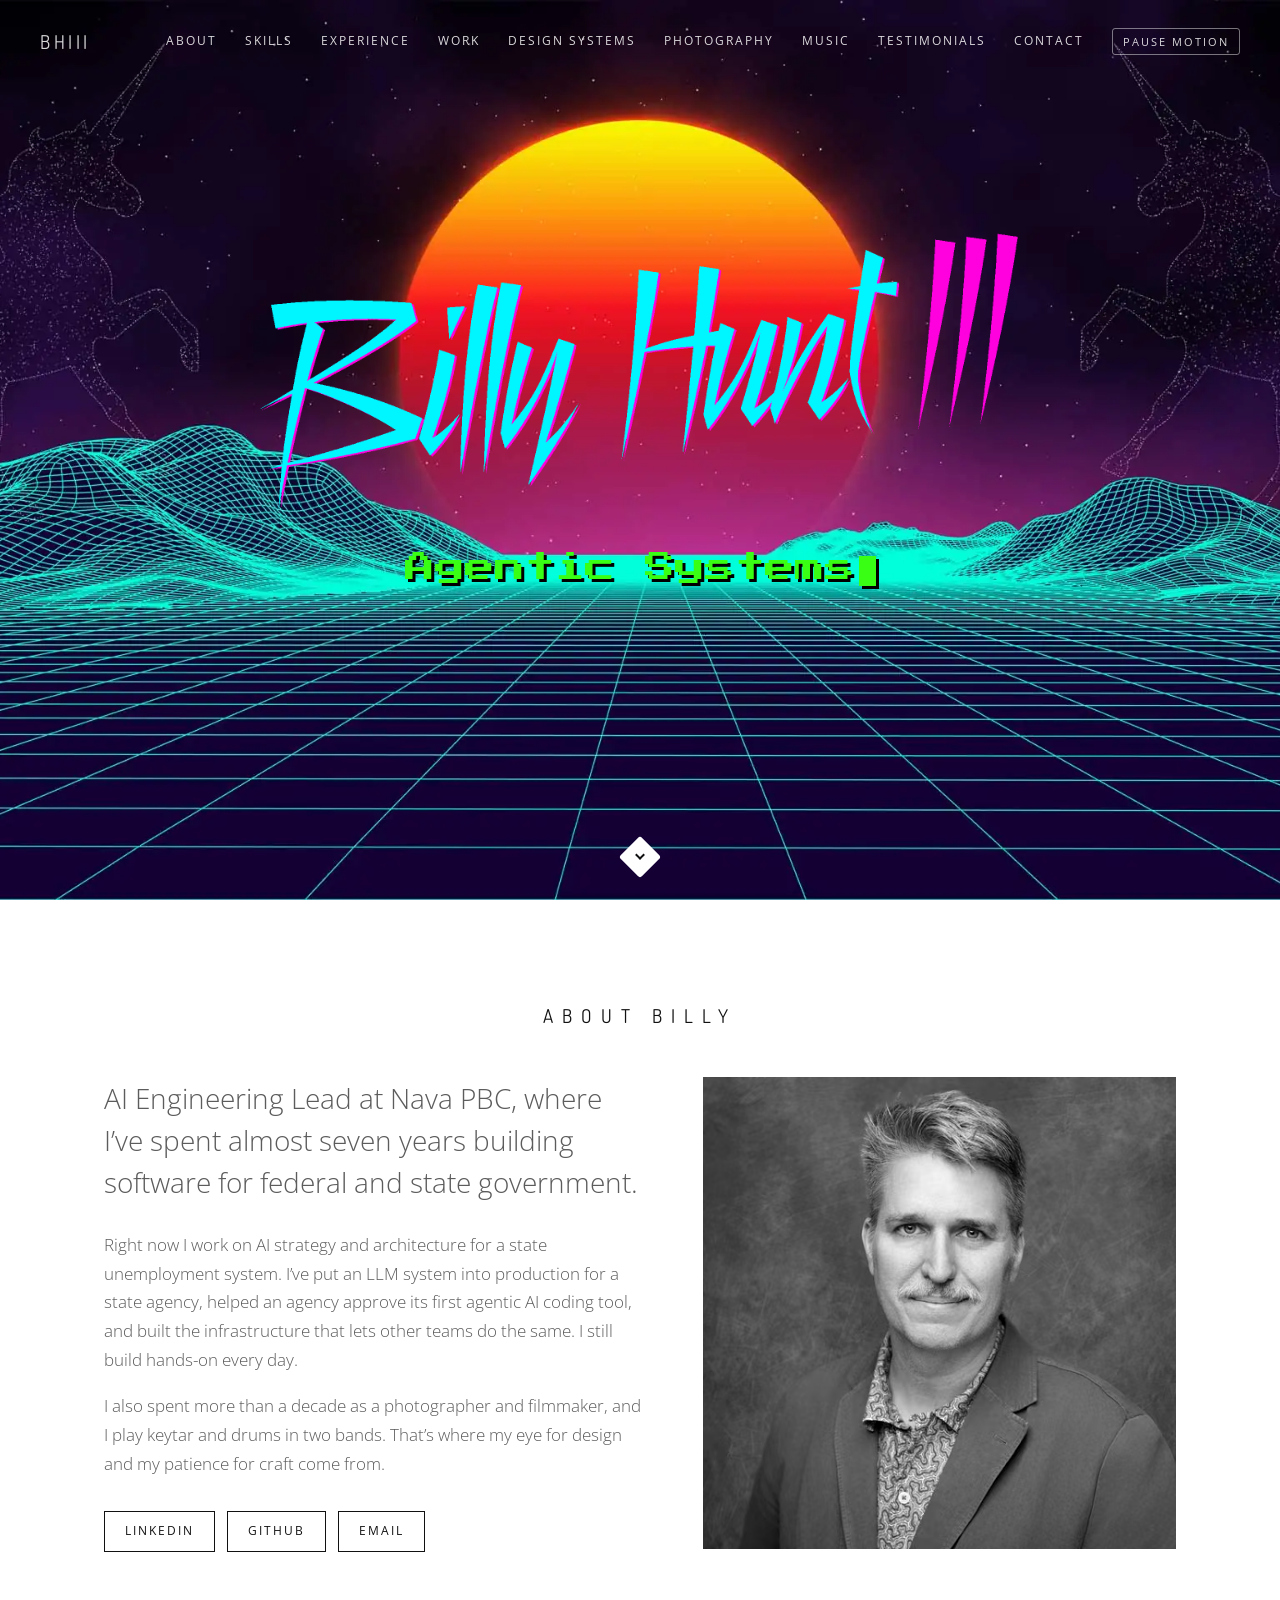
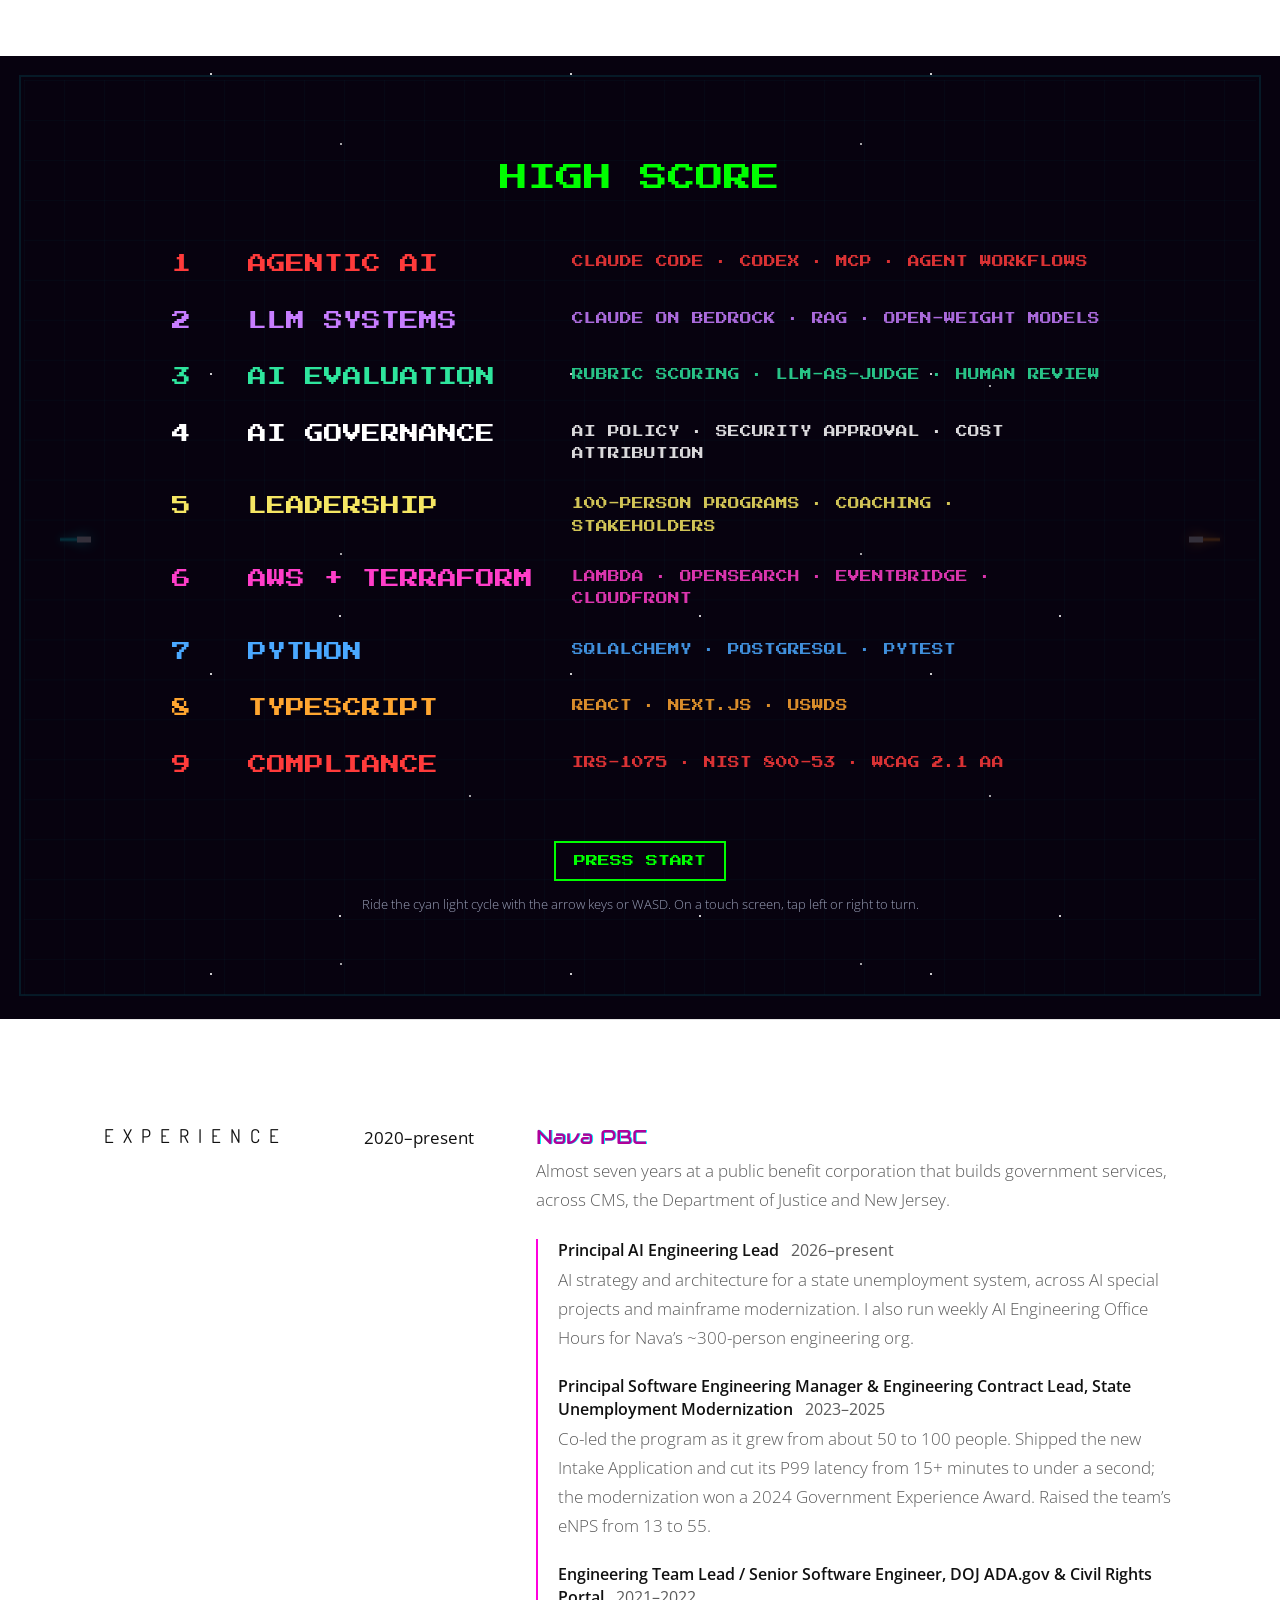
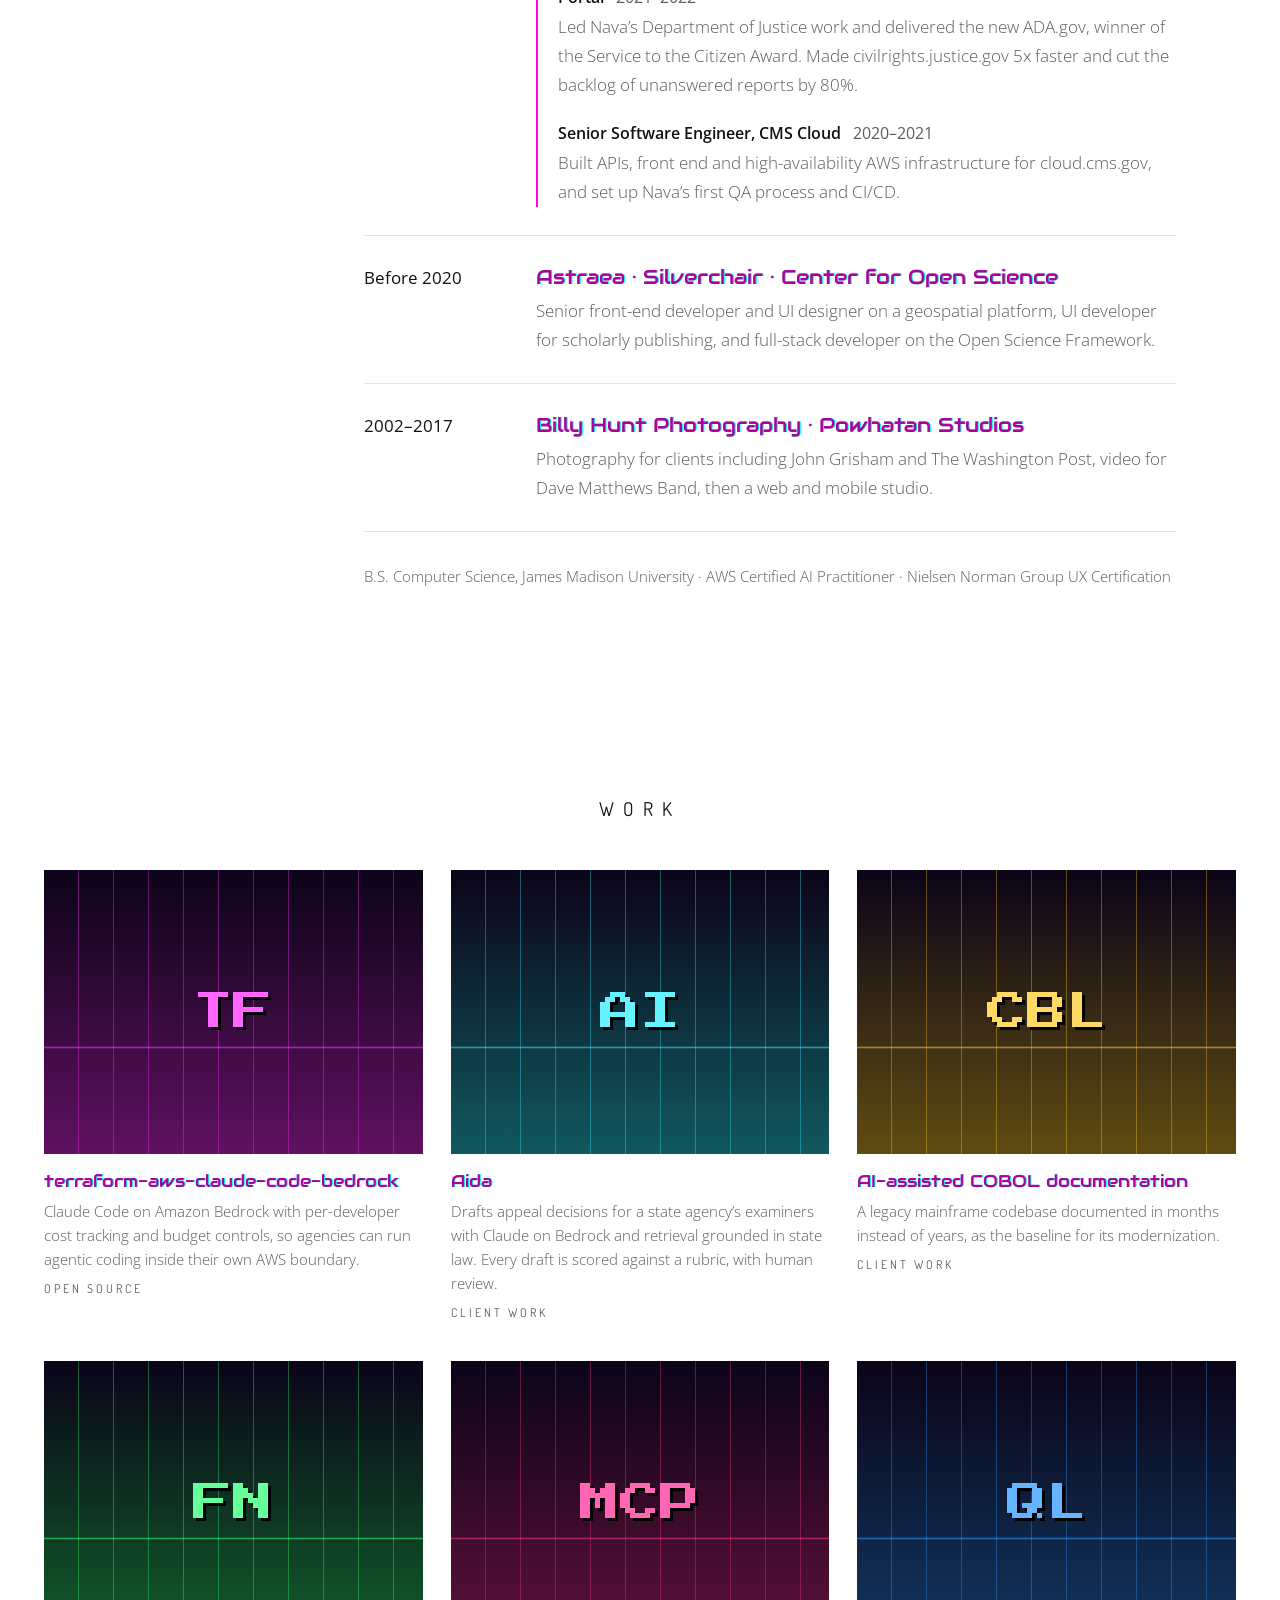
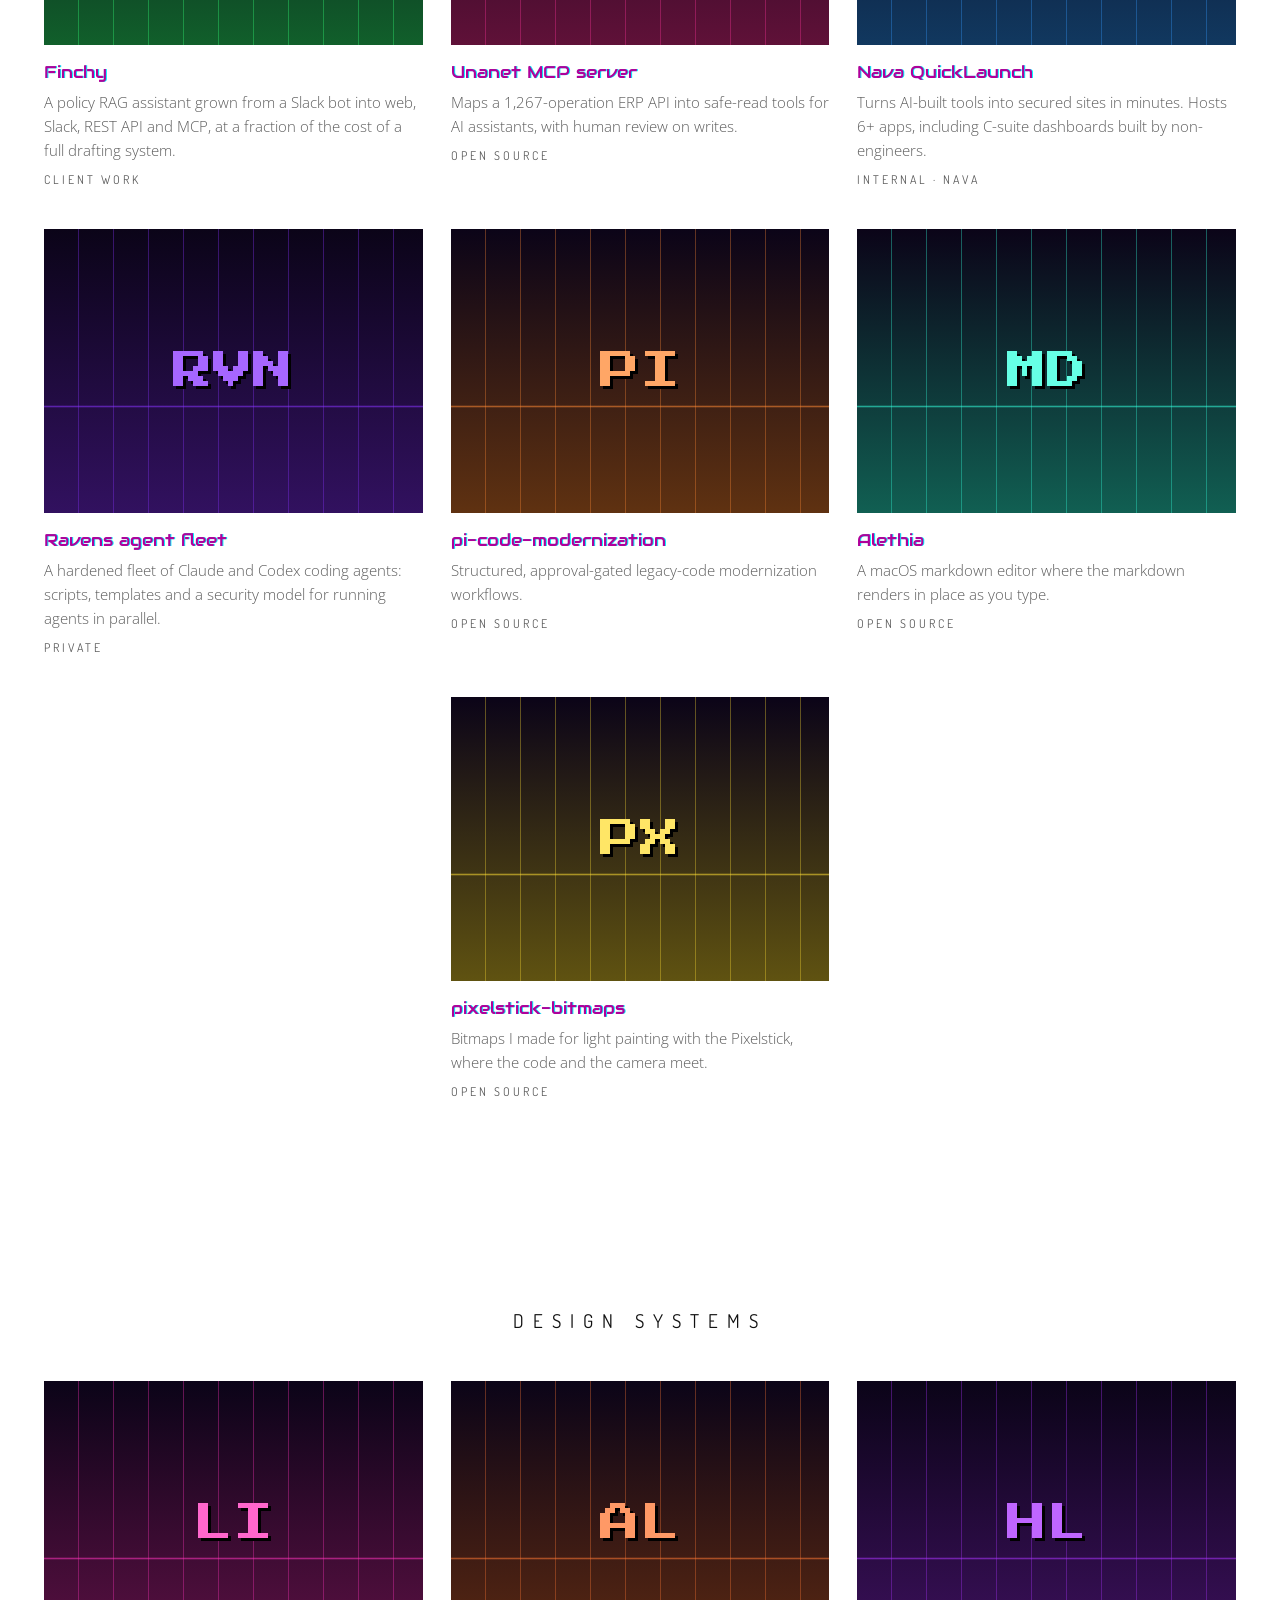
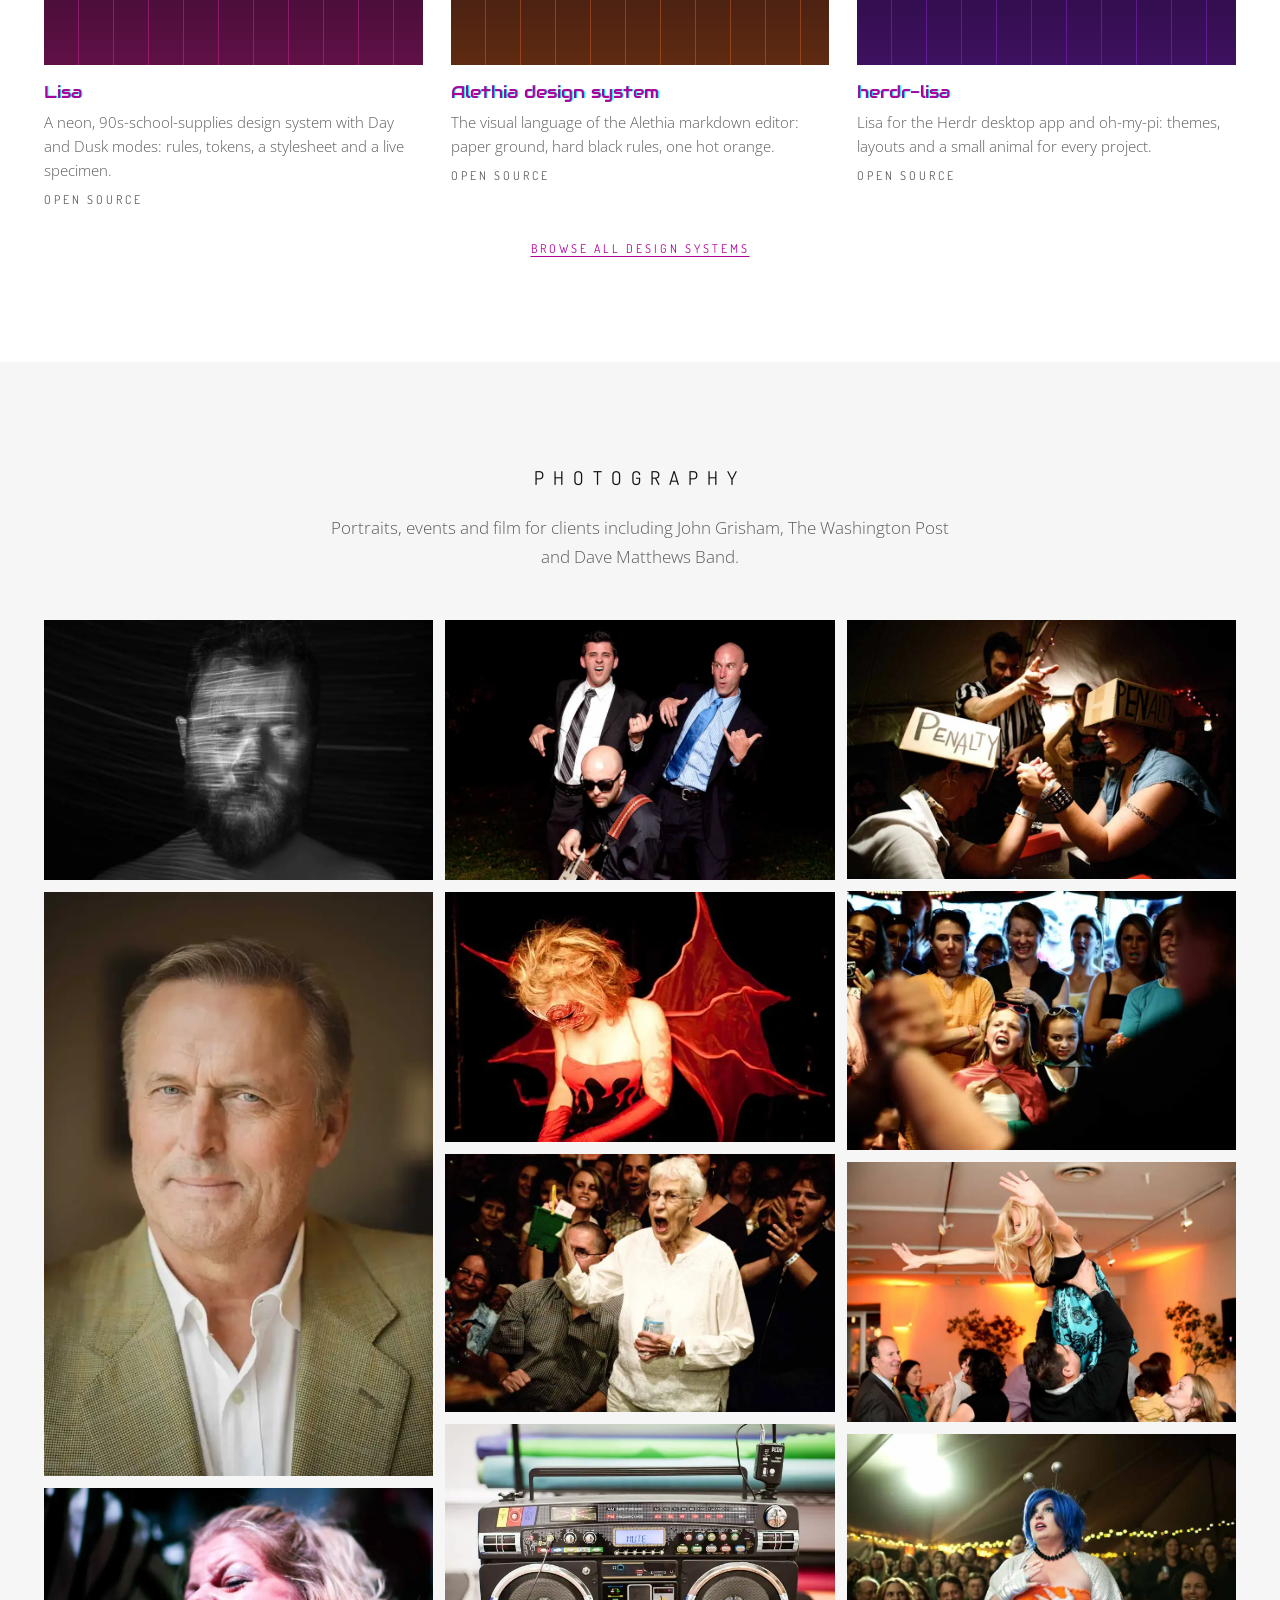
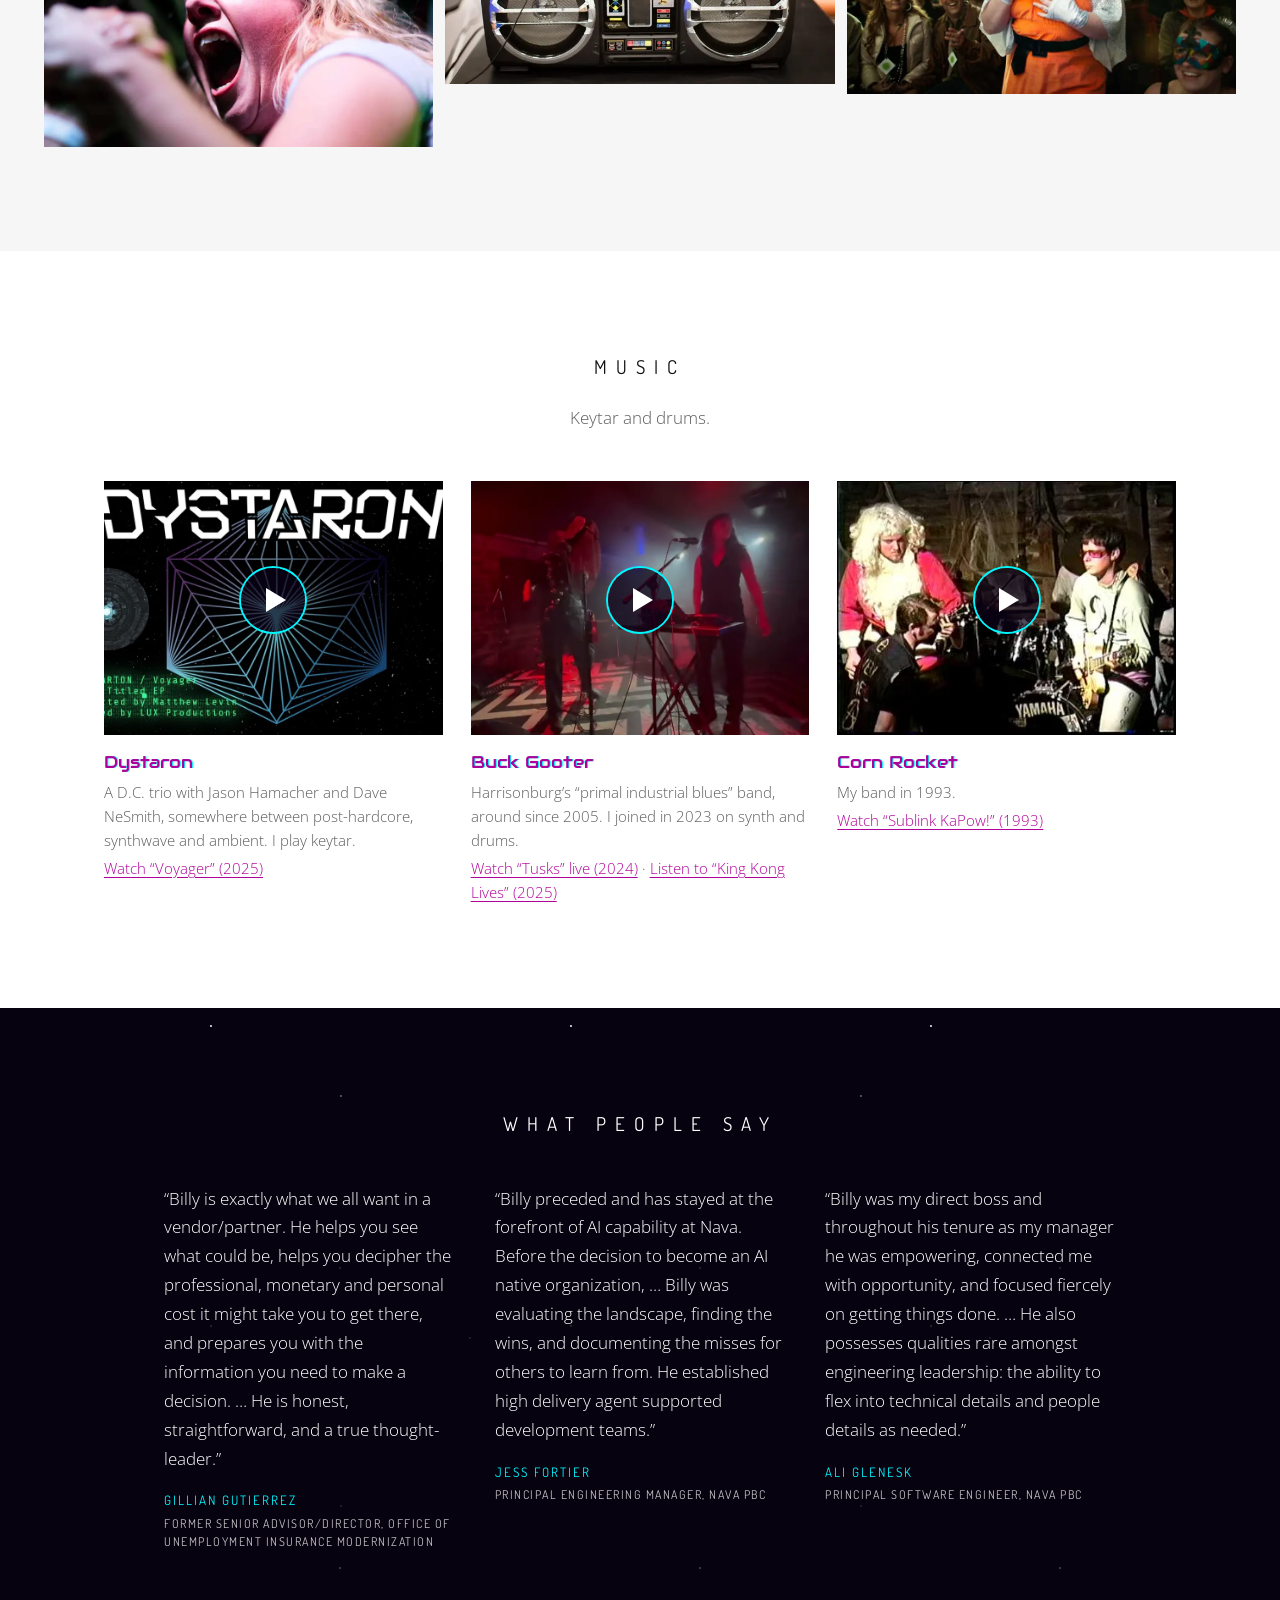
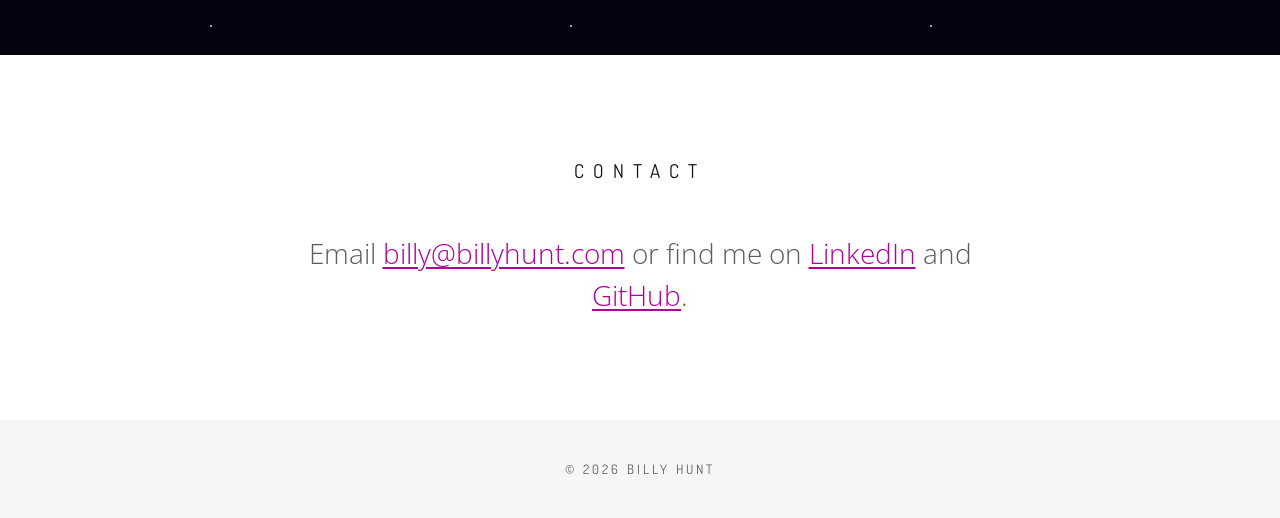
==== commit d282866a: "Remove the resume PDF and its link; soften New Jersey mentions; take the nav out of flow so font swa" ====
--- a/index.html
+++ b/index.html
@@ -118,7 +118,6 @@
           <p>Right now I work on AI strategy and architecture for a state unemployment system. I’ve put an LLM system into production for a state agency, helped an agency approve its first agentic AI coding tool, and built the infrastructure that lets other teams do the same. I still build hands-on every day.</p>
           <p>I also spent more than a decade as a photographer and filmmaker, and I play keytar and drums in two bands. That’s where my eye for design and my patience for craft come from.</p>
           <ul class="link-row">
-            <li><a href="/billy-hunt-resume.pdf">Resume <span class="meta">(PDF)</span></a></li>
             <li><a href="https://www.linkedin.com/in/billyhunt/">LinkedIn</a></li>
             <li><a href="https://github.com/billyhunt">GitHub</a></li>
             <li><a href="mailto:billy@billyhunt.com">Email</a></li>
@@ -171,10 +170,10 @@
               <ol class="roles">
                 <li>
                   <h4>Principal AI Engineering Lead <span class="years">2026–present</span></h4>
-                  <p>AI strategy and architecture for New Jersey’s unemployment system, across AI special projects and mainframe modernization. I also run weekly AI Engineering Office Hours for Nava’s ~300-person engineering org.</p>
+                  <p>AI strategy and architecture for a state unemployment system, across AI special projects and mainframe modernization. I also run weekly AI Engineering Office Hours for Nava’s ~300-person engineering org.</p>
                 </li>
                 <li>
-                  <h4>Principal Software Engineering Manager &amp; Engineering Contract Lead, NJ Unemployment Modernization <span class="years">2023–2025</span></h4>
+                  <h4>Principal Software Engineering Manager &amp; Engineering Contract Lead, State Unemployment Modernization <span class="years">2023–2025</span></h4>
                   <p>Co-led the program as it grew from about 50 to 100 people. Shipped the new Intake Application and cut its P99 latency from 15+ minutes to under a second; the modernization won a 2024 Government Experience Award. Raised the team’s eNPS from 13 to 55.</p>
                 </li>
                 <li>
--- a/style.css
+++ b/style.css
@@ -116,7 +116,14 @@
   65% { opacity: 0; transform: scale(.6) rotate(40deg); }
 }
 
-.nav {
+/* Out of flow: when web fonts swap in, the link rows can re-wrap, and in flow that
+   re-wrap shifted the whole hero (CLS 0.24 on mobile). The hero reserves the space. */
+.hero > .nav {
+  position: absolute;
+  top: 0;
+  left: 0;
+  right: 0;
+  z-index: 2;
   display: flex;
   flex-wrap: wrap;
   justify-content: space-between;
@@ -167,7 +174,7 @@
   flex-direction: column;
   align-items: center;
   justify-content: center;
-  padding: 0 16px 14vh;
+  padding: 64px 16px 14vh;
   text-align: center;
 }
 .hero h1 { margin: 0; width: min(78vw, 820px); }
@@ -560,6 +567,7 @@
   .motion-item { position: absolute; top: 14px; right: 12px; }
   .motion-noun { position: absolute; width: 1px; height: 1px; overflow: hidden; clip-path: inset(50%); white-space: nowrap; }
   body { font-size: 16px; }
+  .hero-content { padding-top: 112px; }
   .nav { padding: 12px 16px; justify-content: center; }
   .nav ul { justify-content: center; gap: 0 16px; }
   .nav a { font-size: 11px; letter-spacing: 1.5px; }
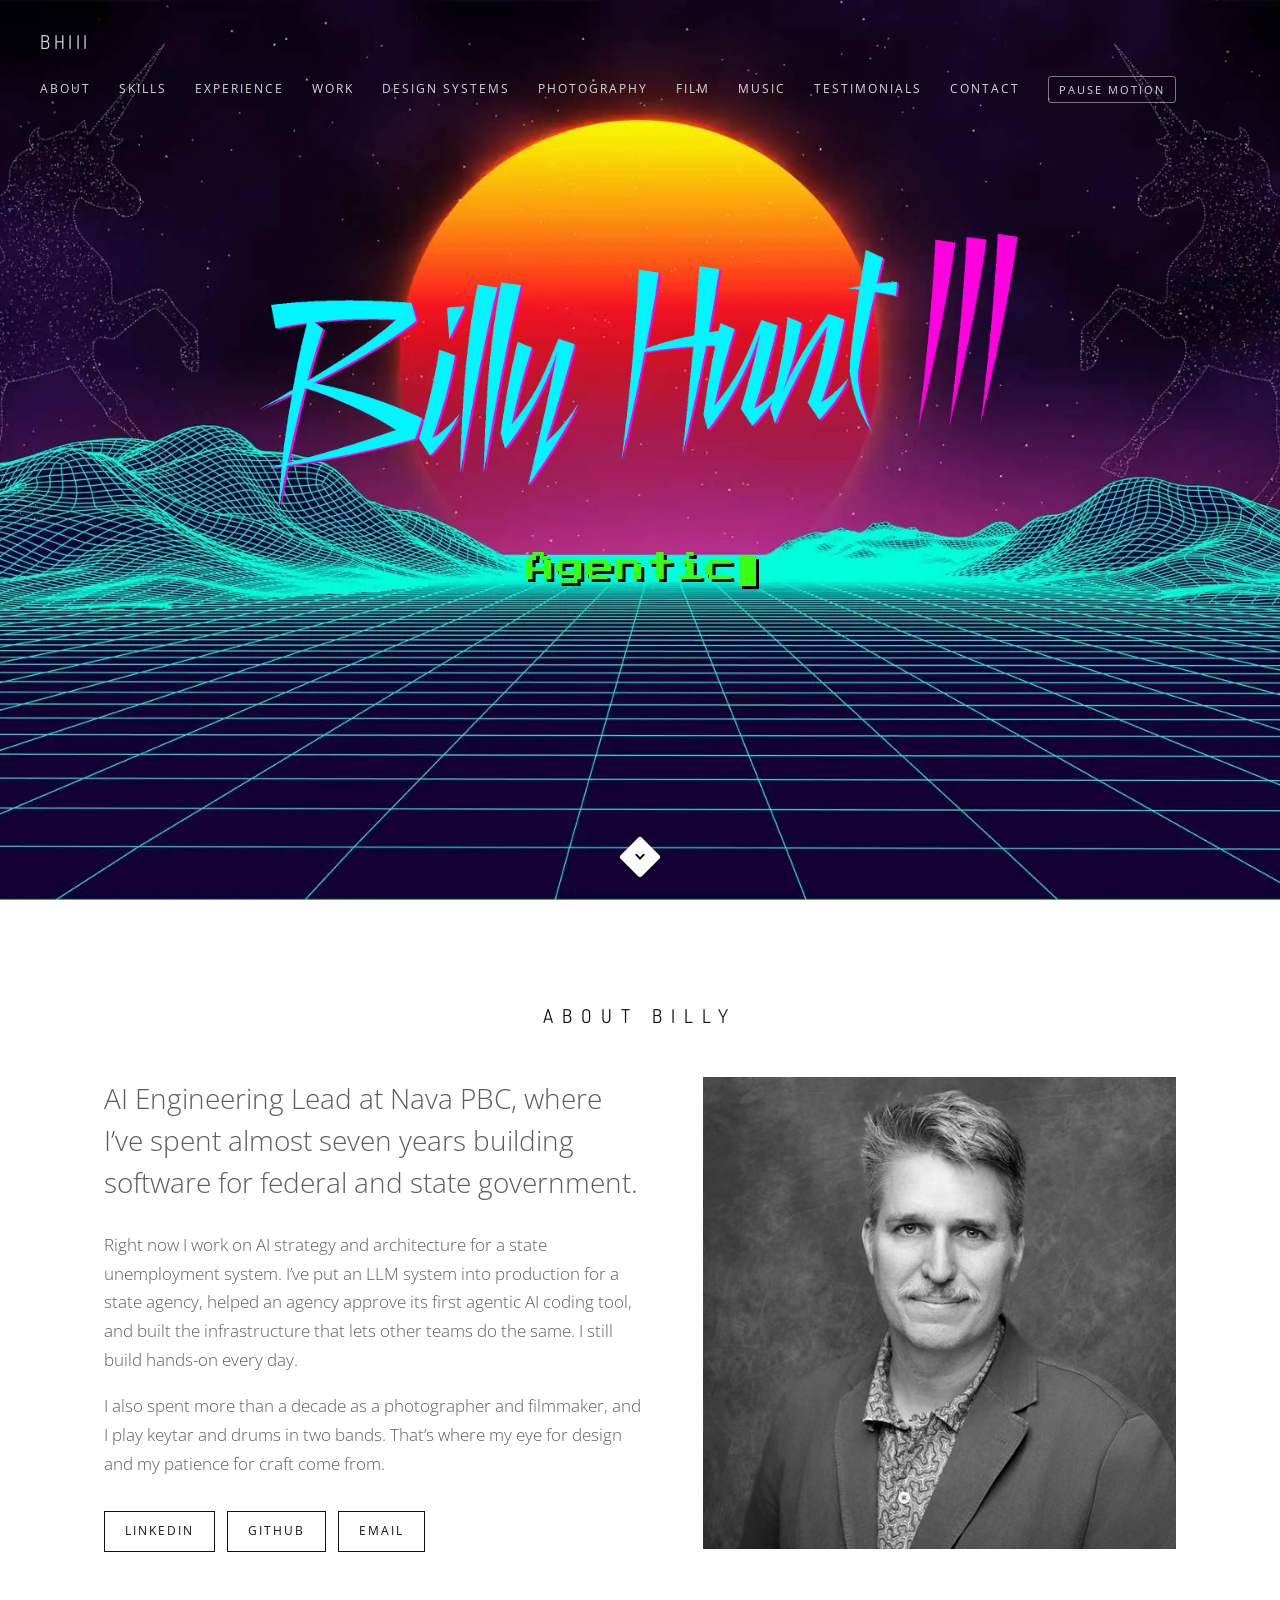
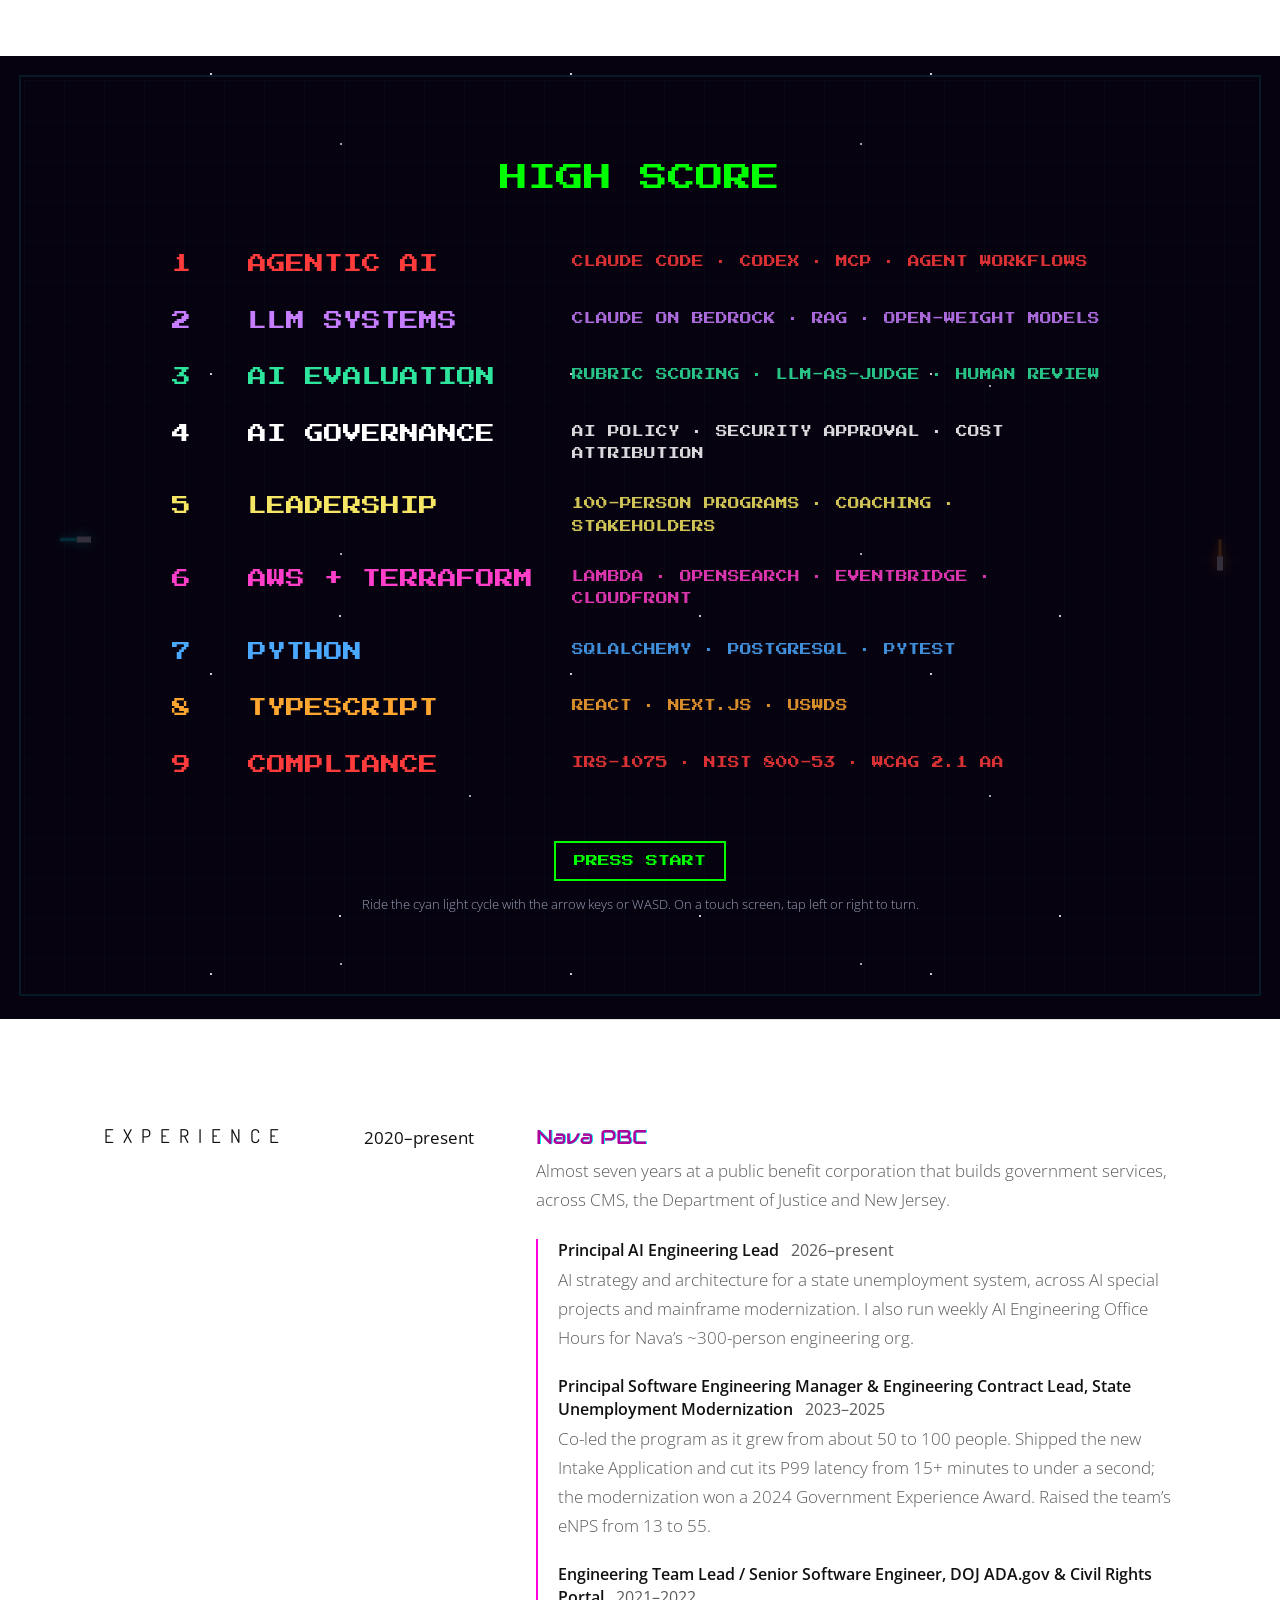
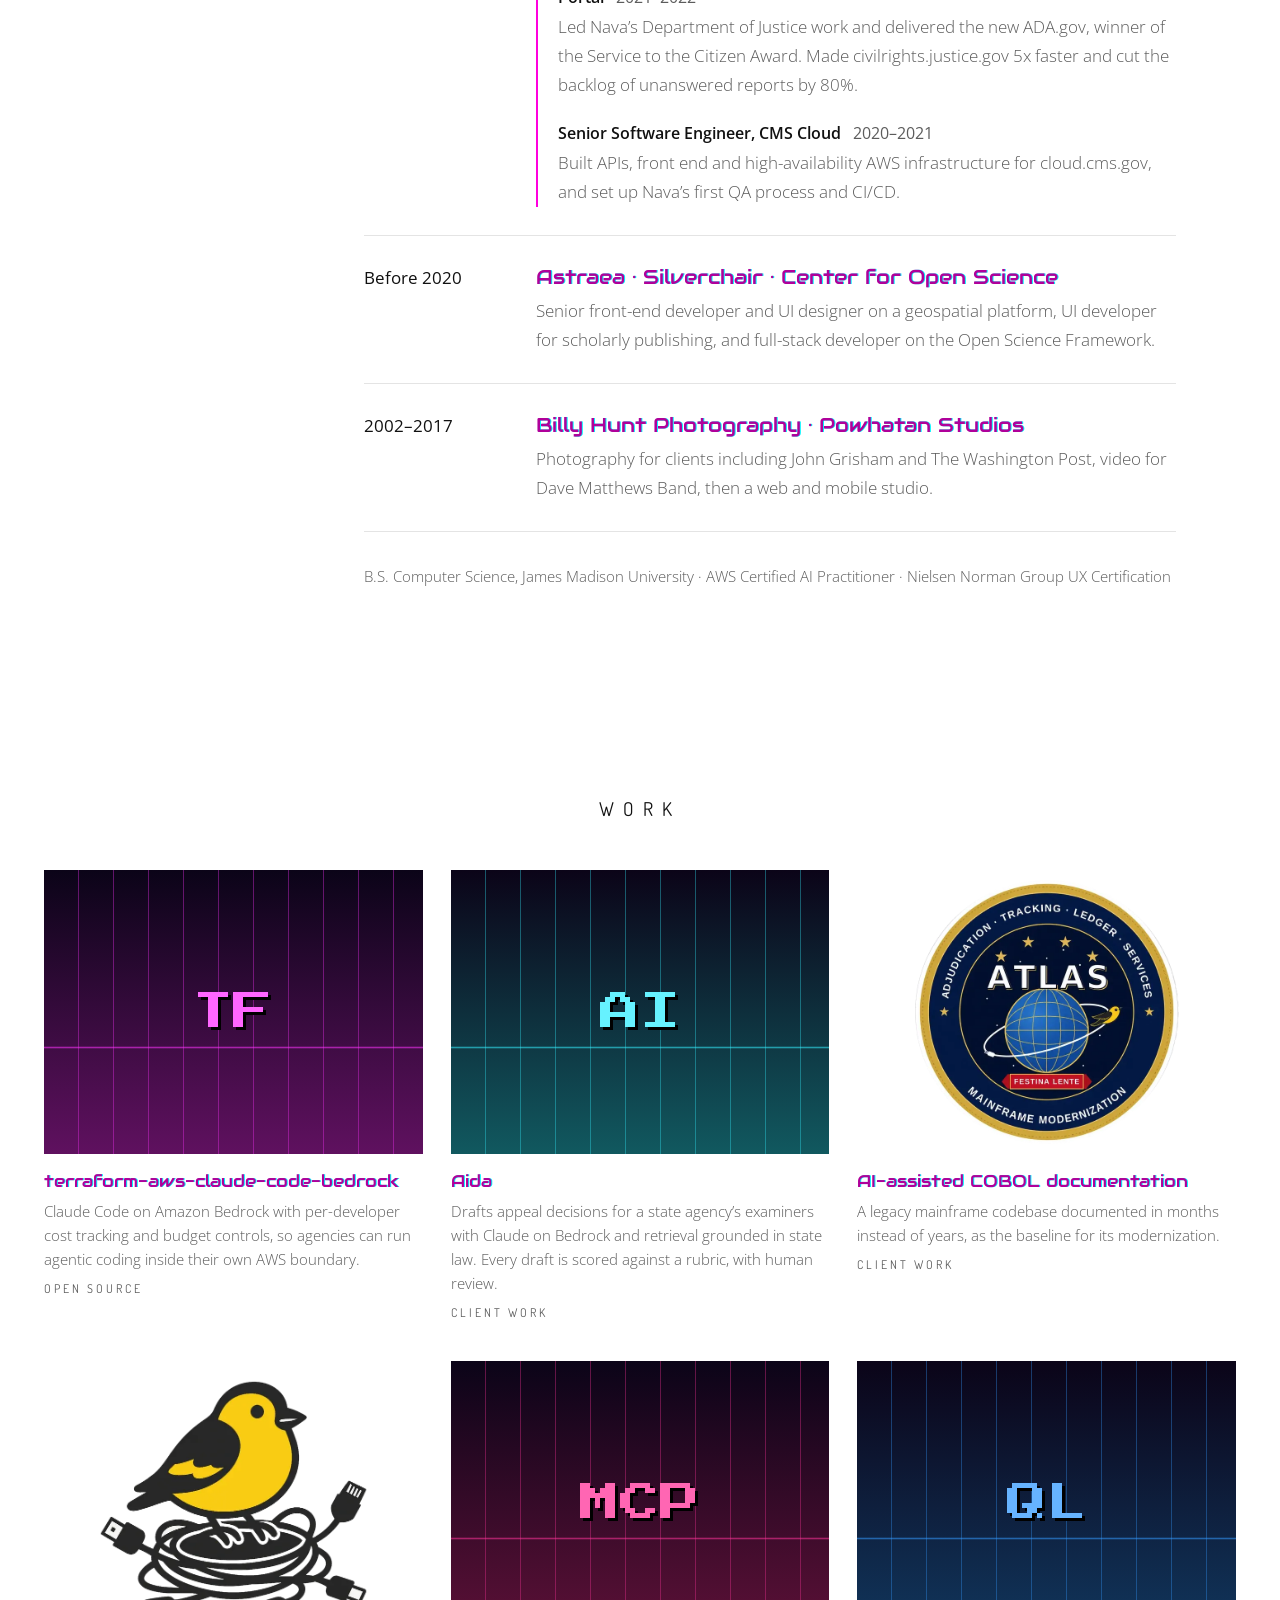
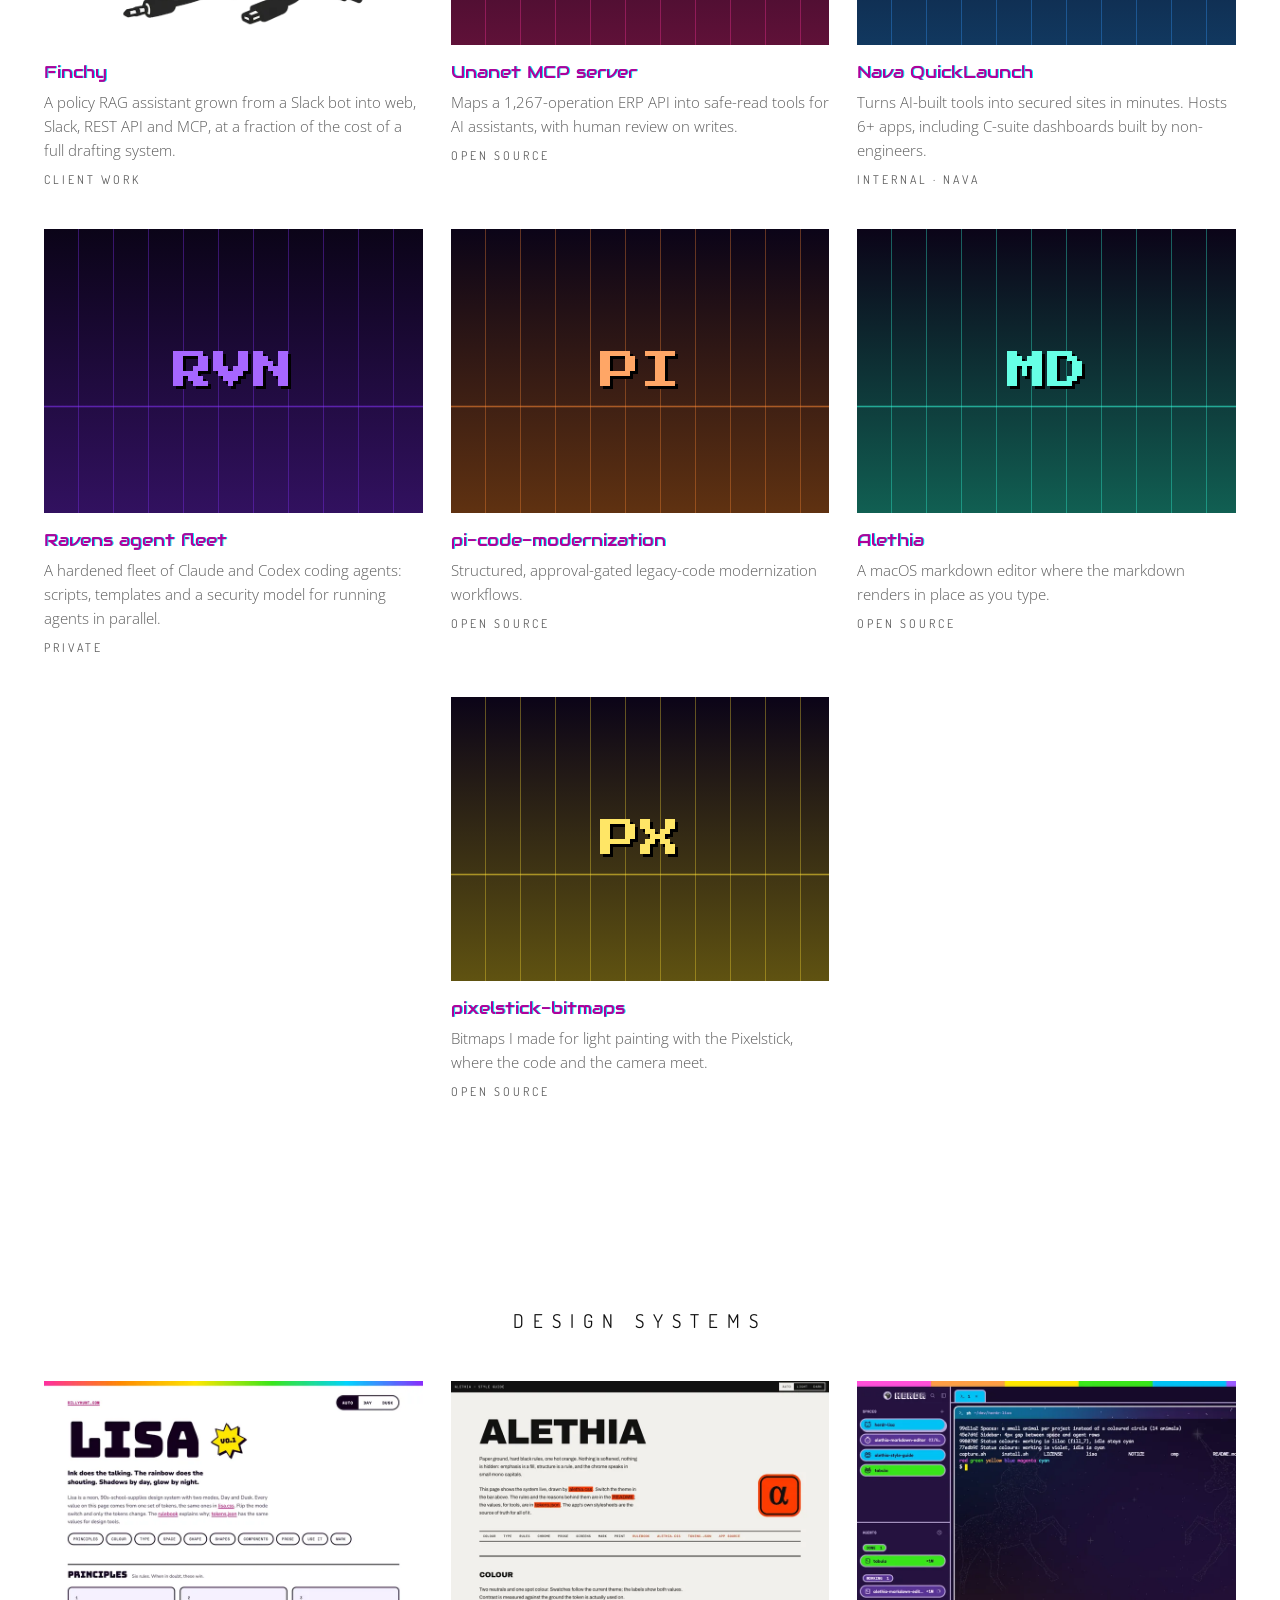
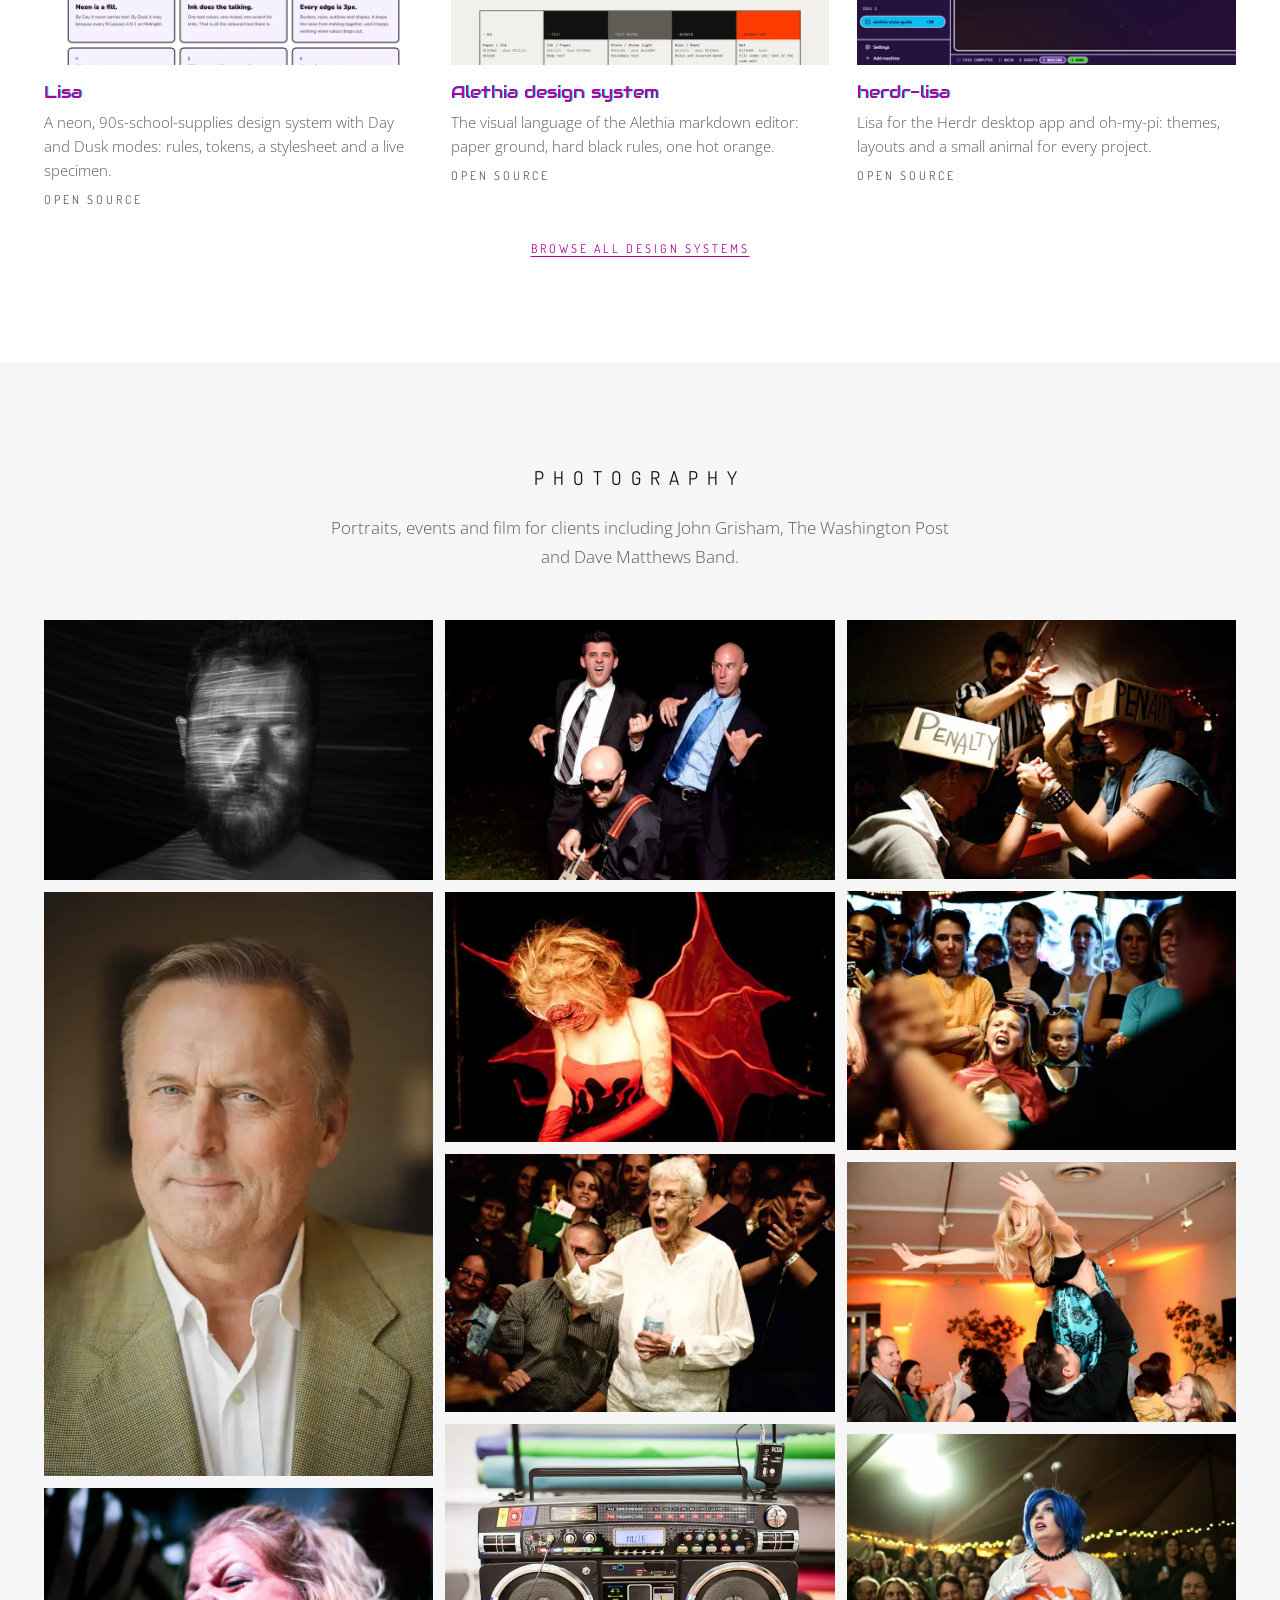
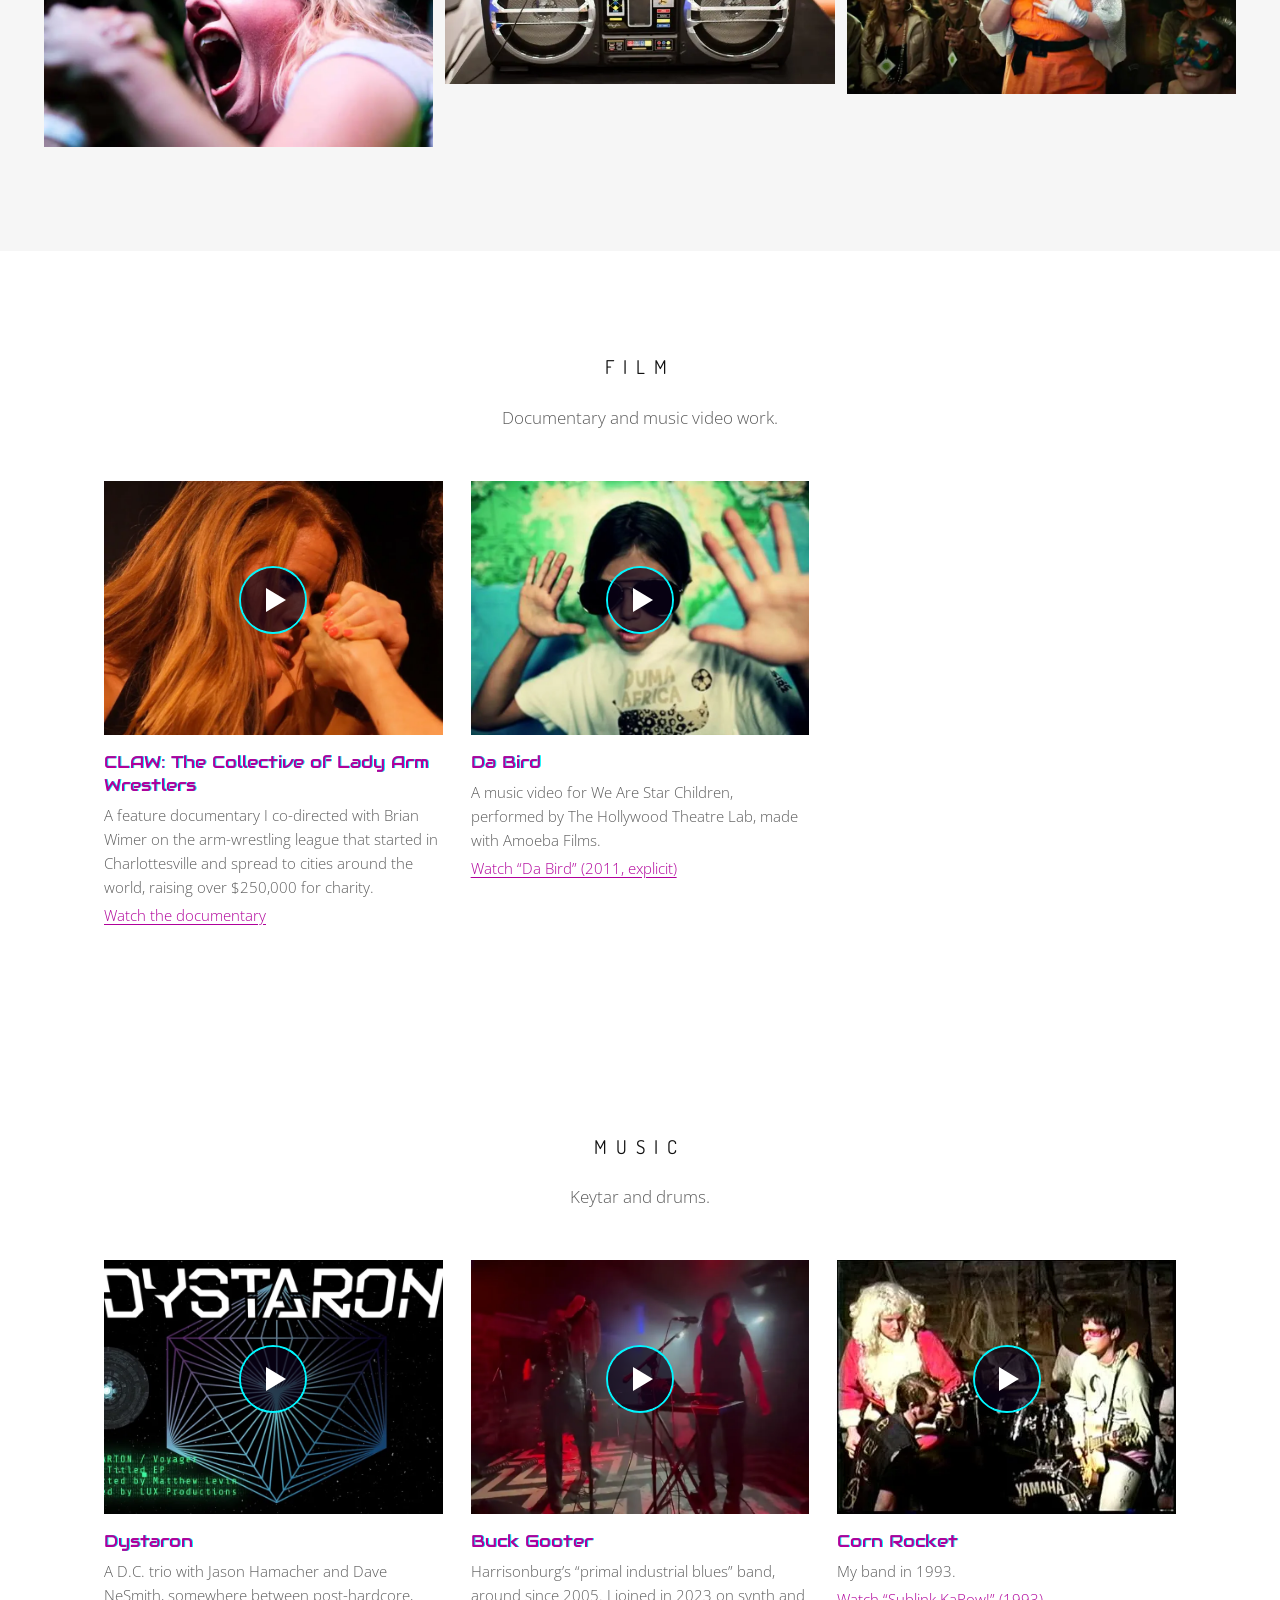
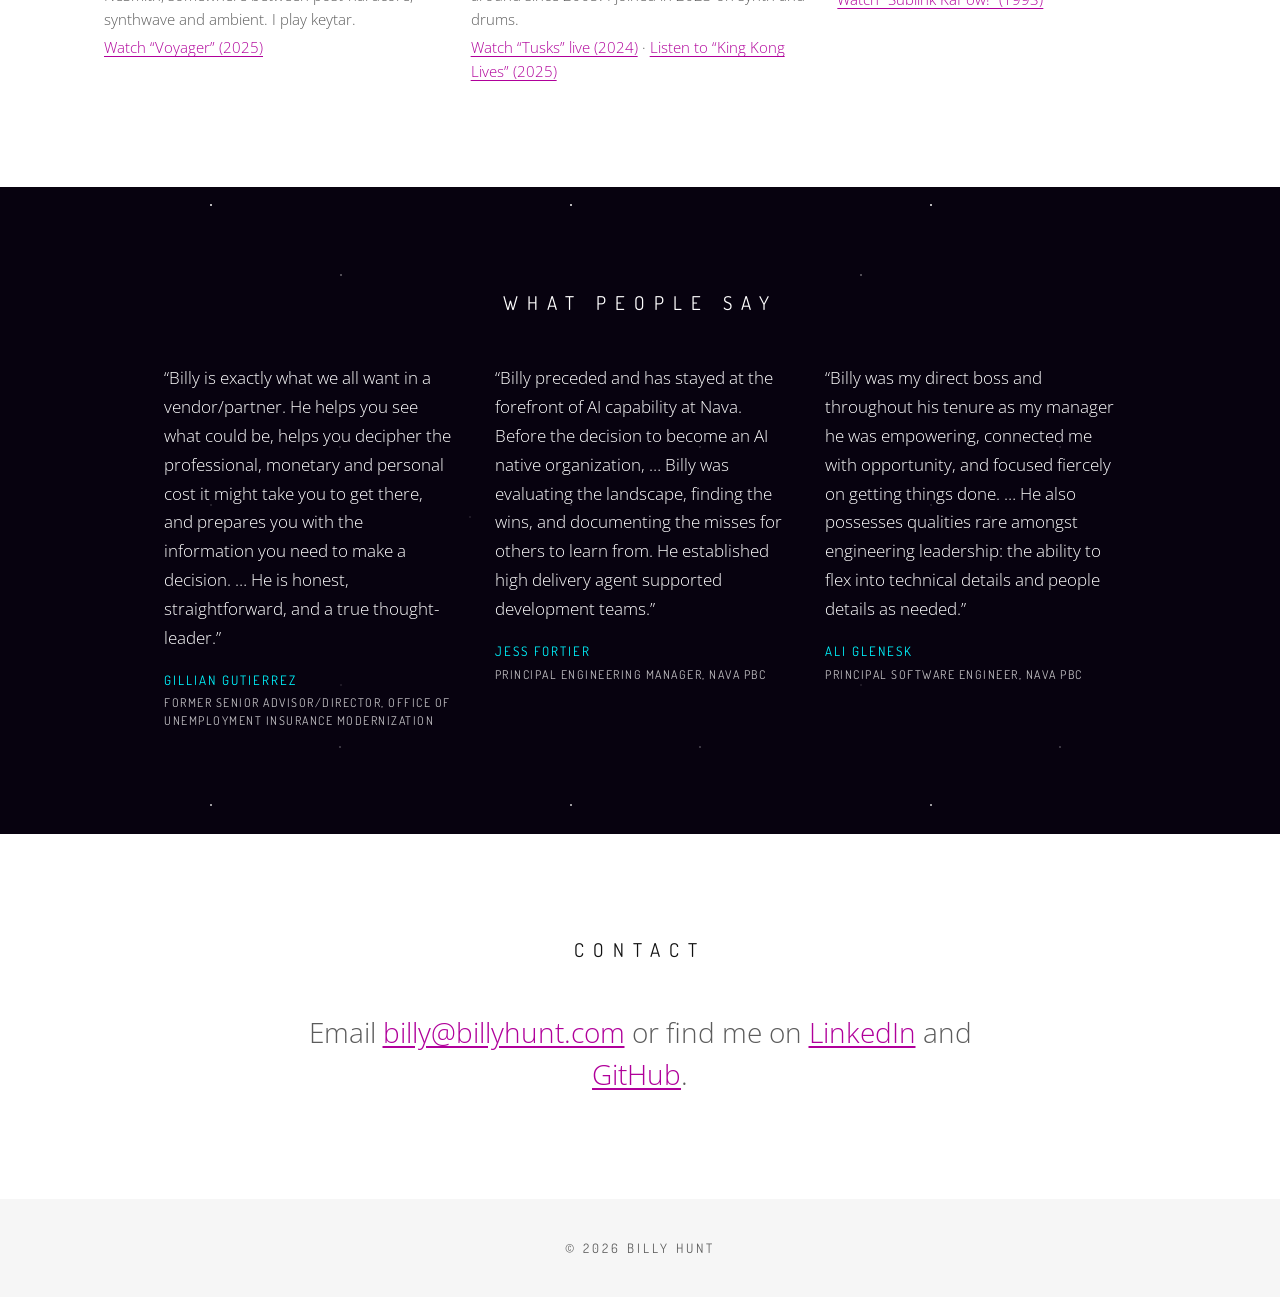
==== commit dcb1b6d2: "Real images for Finchy, Atlas and the design systems; add a Film section (CLAW, Da Bird)" ====
--- a/index.html
+++ b/index.html
@@ -91,6 +91,7 @@
         <li><a href="#work">Work</a></li>
         <li><a href="#design-systems">Design systems</a></li>
         <li><a href="#photography">Photography</a></li>
+        <li><a href="#film">Film</a></li>
         <li><a href="#music">Music</a></li>
         <li><a href="#testimonials">Testimonials</a></li>
         <li><a href="#contact">Contact</a></li>
@@ -222,13 +223,13 @@
           <p class="tag">Client work</p>
         </li>
         <li class="card">
-          <div class="tile" style="--hue: 45" aria-hidden="true"><span>CBL</span></div>
+          <img class="photo logo" src="/img/atlas.webp" alt="Atlas mission patch: a globe orbited by a small yellow bird, ringed by the words Adjudication, Tracking, Ledger, Services and Mainframe Modernization" width="640" height="640" loading="lazy" decoding="async">
           <h3>AI-assisted COBOL documentation</h3>
           <p>A legacy mainframe codebase documented in months instead of years, as the baseline for its modernization.</p>
           <p class="tag">Client work</p>
         </li>
         <li class="card">
-          <div class="tile" style="--hue: 140" aria-hidden="true"><span>FN</span></div>
+          <img class="photo logo" src="/img/finchy.webp" alt="Finchy: a yellow finch perched on a nest of tangled cables" width="640" height="589" loading="lazy" decoding="async">
           <h3>Finchy</h3>
           <p>A policy RAG assistant grown from a Slack bot into web, Slack, REST API and MCP, at a fraction of the cost of a full drafting system.</p>
           <p class="tag">Client work</p>
@@ -276,19 +277,19 @@
       <h2 class="section-title" id="design-systems-title">Design systems</h2>
       <ul class="grid">
         <li class="card">
-          <div class="tile" style="--hue: 320" aria-hidden="true"><span>LI</span></div>
+          <img class="photo" src="/img/design-lisa.webp" alt="The top of the Lisa style guide: the word LISA in heavy black letters beside a yellow v0.1 burst, under a rainbow strip" width="800" height="600" loading="lazy" decoding="async">
           <h3><a href="/design-systems/lisa/">Lisa</a></h3>
           <p>A neon, 90s-school-supplies design system with Day and Dusk modes: rules, tokens, a stylesheet and a live specimen.</p>
           <p class="tag">Open source</p>
         </li>
         <li class="card">
-          <div class="tile" style="--hue: 20" aria-hidden="true"><span>AL</span></div>
+          <img class="photo" src="/img/design-alethia.webp" alt="The top of the Alethia style guide: the word ALETHIA in heavy black capitals on a paper-colored page beside the orange alpha app icon" width="800" height="600" loading="lazy" decoding="async">
           <h3><a href="/design-systems/alethia/">Alethia design system</a></h3>
           <p>The visual language of the Alethia markdown editor: paper ground, hard black rules, one hot orange.</p>
           <p class="tag">Open source</p>
         </li>
         <li class="card">
-          <div class="tile" style="--hue: 275" aria-hidden="true"><span>HL</span></div>
+          <img class="photo" src="/img/design-herdr-lisa.webp" alt="Lisa in the Herdr desktop app: a midnight-blue sidebar of colored space pills, each with a small animal, beside a terminal over a starry sky with stardust unicorns" width="800" height="600" loading="lazy" decoding="async">
           <h3><a href="https://github.com/billyhunt/herdr-lisa">herdr-lisa</a></h3>
           <p>Lisa for the Herdr desktop app and oh-my-pi: themes, layouts and a small animal for every project.</p>
           <p class="tag">Open source</p>
@@ -315,6 +316,25 @@
           <li><img src="/img/photo-claw-5.webp" alt="A costumed wrestler with blue hair in front of a crowd" width="900" height="600" loading="lazy"></li>
         </ul>
       </div>
+    </section>
+
+    <section class="section music film" id="film" aria-labelledby="film-title">
+      <h2 class="section-title" id="film-title">Film</h2>
+      <p class="photo-intro">Documentary and music video work.</p>
+      <ul class="grid music-grid">
+        <li class="card">
+          <a class="video" href="https://www.youtube.com/watch?v=Z5QZeu3MkAM" data-embed="https://www.youtube-nocookie.com/embed/Z5QZeu3MkAM?autoplay=1" data-title="CLAW: The Collective of Lady Arm Wrestlers" aria-label="Play CLAW: The Collective of Lady Arm Wrestlers here"><img class="photo" src="/img/film-claw.webp" alt="A CLAW arm wrestler with long red hair locked in a match, staring at her opponent" width="800" height="600" loading="lazy"><span class="play" aria-hidden="true"></span></a>
+          <h3>CLAW: The Collective of Lady Arm Wrestlers</h3>
+          <p>A feature documentary I co-directed with Brian Wimer on the arm-wrestling league that started in Charlottesville and spread to cities around the world, raising over $250,000 for charity.</p>
+          <p class="links"><a href="https://www.youtube.com/watch?v=Z5QZeu3MkAM">Watch the documentary</a></p>
+        </li>
+        <li class="card">
+          <a class="video" href="https://vimeo.com/27917133" data-embed="https://player.vimeo.com/video/27917133?autoplay=1&amp;dnt=1" data-title="We Are Star Children, “Da Bird”" aria-label="Play We Are Star Children’s “Da Bird” here"><img class="photo" src="/img/film-da-bird.webp" alt="A kid in aviator sunglasses in front of a world map, both hands raised, from the Da Bird music video" width="800" height="600" loading="lazy"><span class="play" aria-hidden="true"></span></a>
+          <h3>Da Bird</h3>
+          <p>A music video for We Are Star Children, performed by The Hollywood Theatre Lab, made with Amoeba Films.</p>
+          <p class="links"><a href="https://vimeo.com/27917133">Watch “Da Bird” (2011, explicit)</a></p>
+        </li>
+      </ul>
     </section>
 
     <section class="section music" id="music" aria-labelledby="music-title">
--- a/style.css
+++ b/style.css
@@ -461,6 +461,8 @@
   margin-bottom: 16px;
   object-fit: cover;
 }
+/* Logos (Finchy, Atlas): whole mark on white, not cropped to fill. */
+.photo.logo { object-fit: contain; background: #fff; padding: 10px; box-sizing: border-box; }
 .tile {
   display: grid;
   place-items: center;
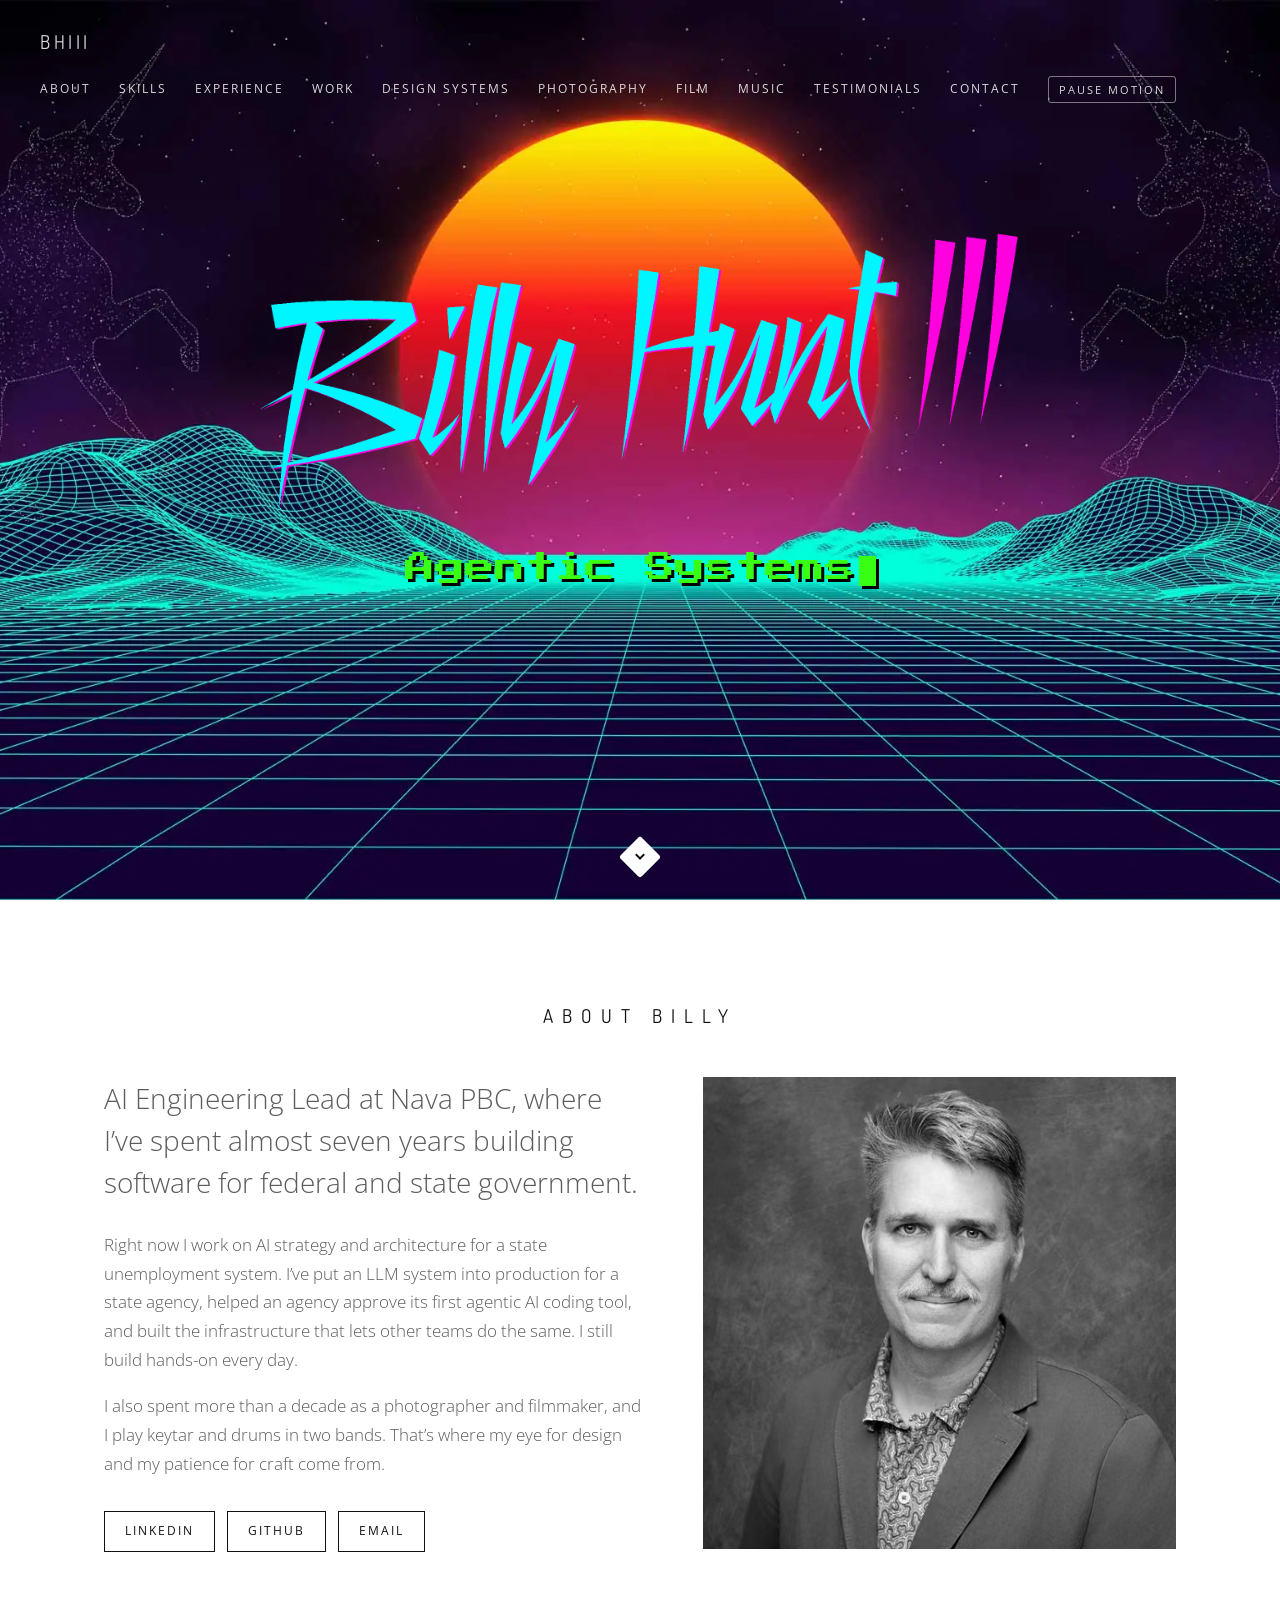
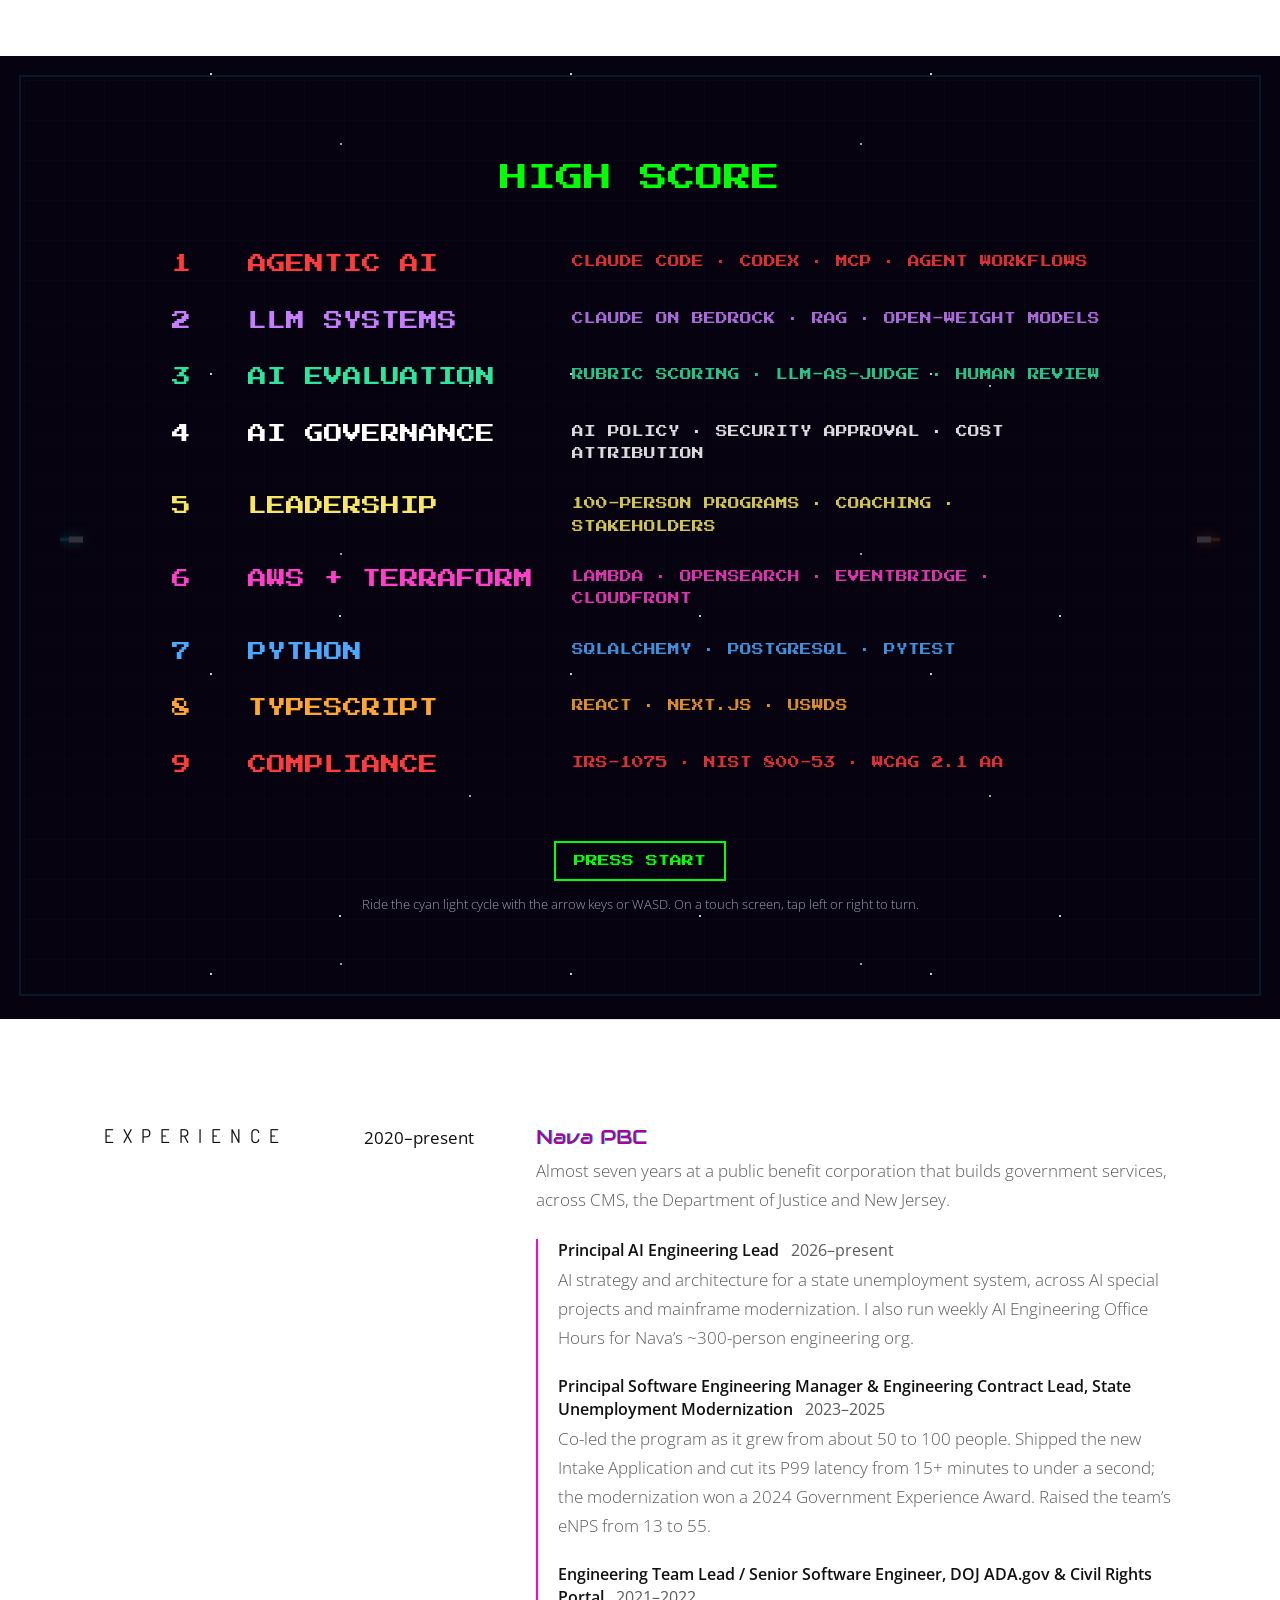
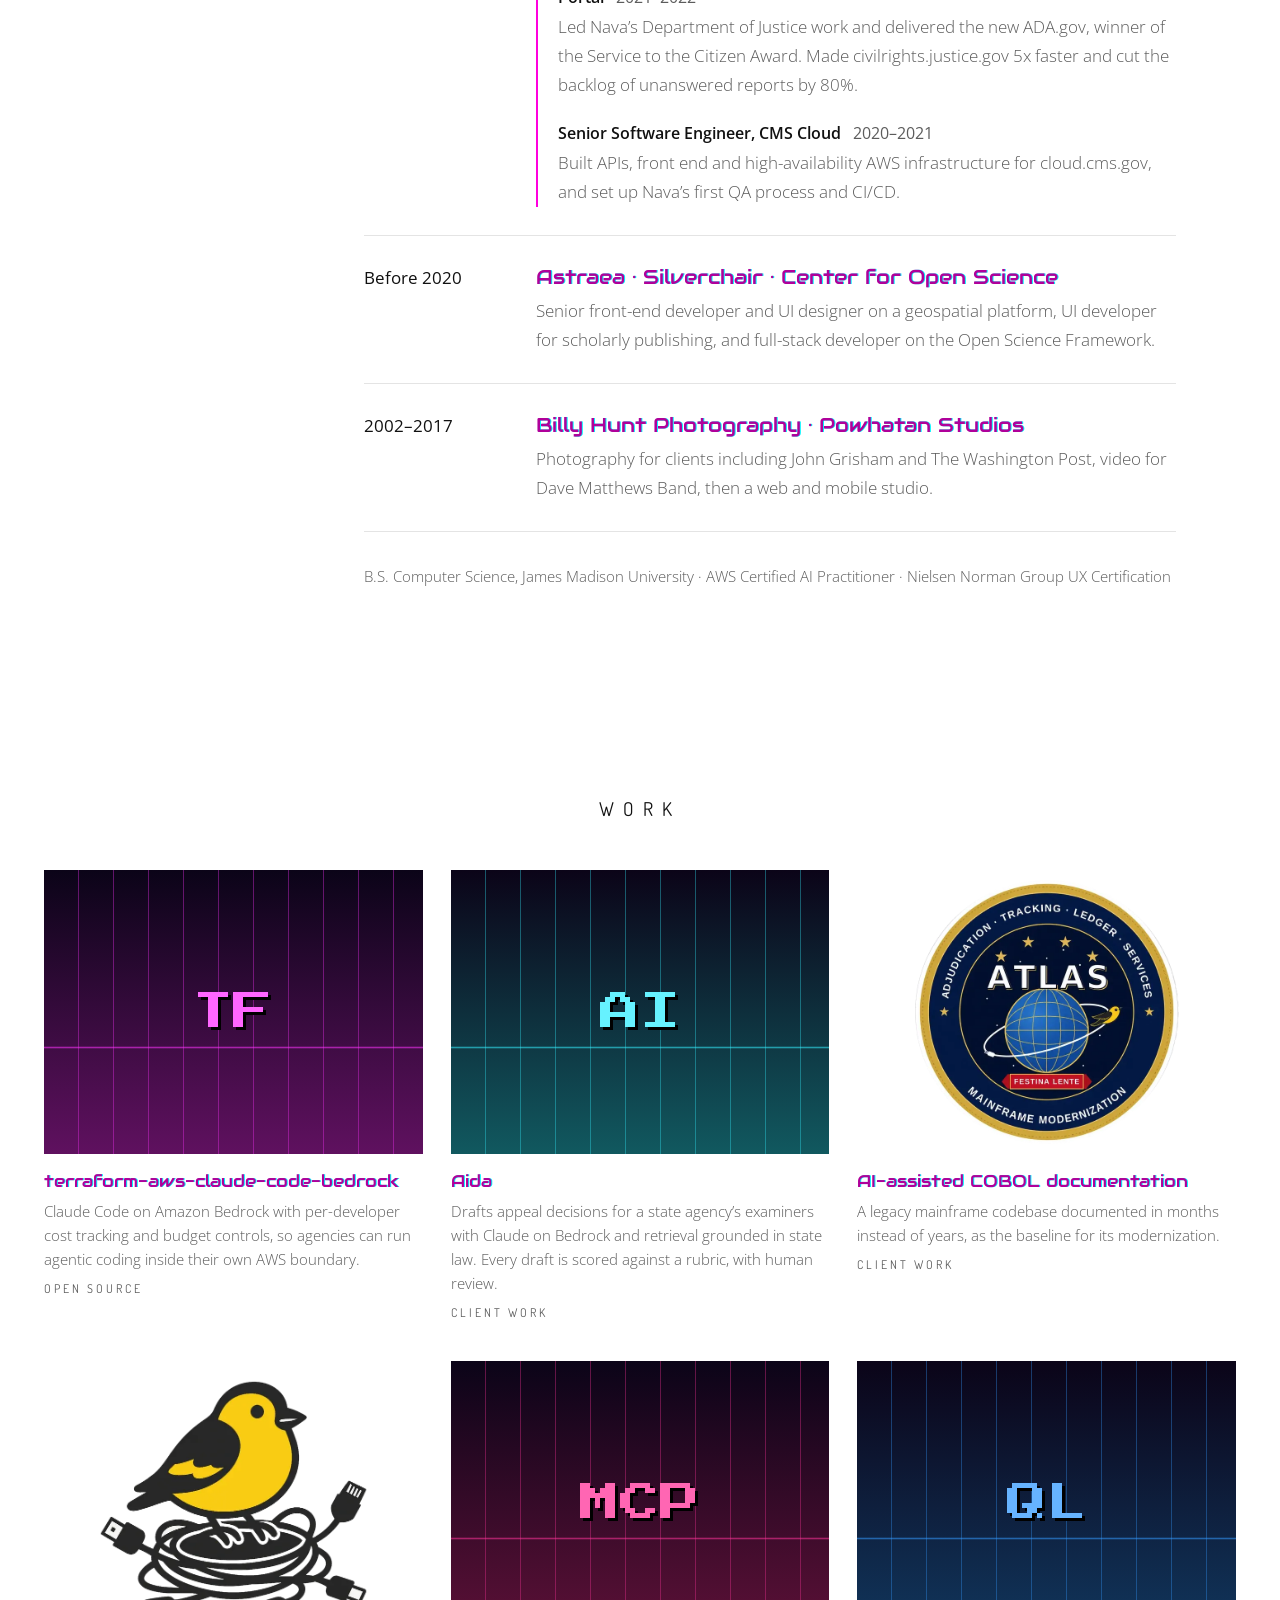
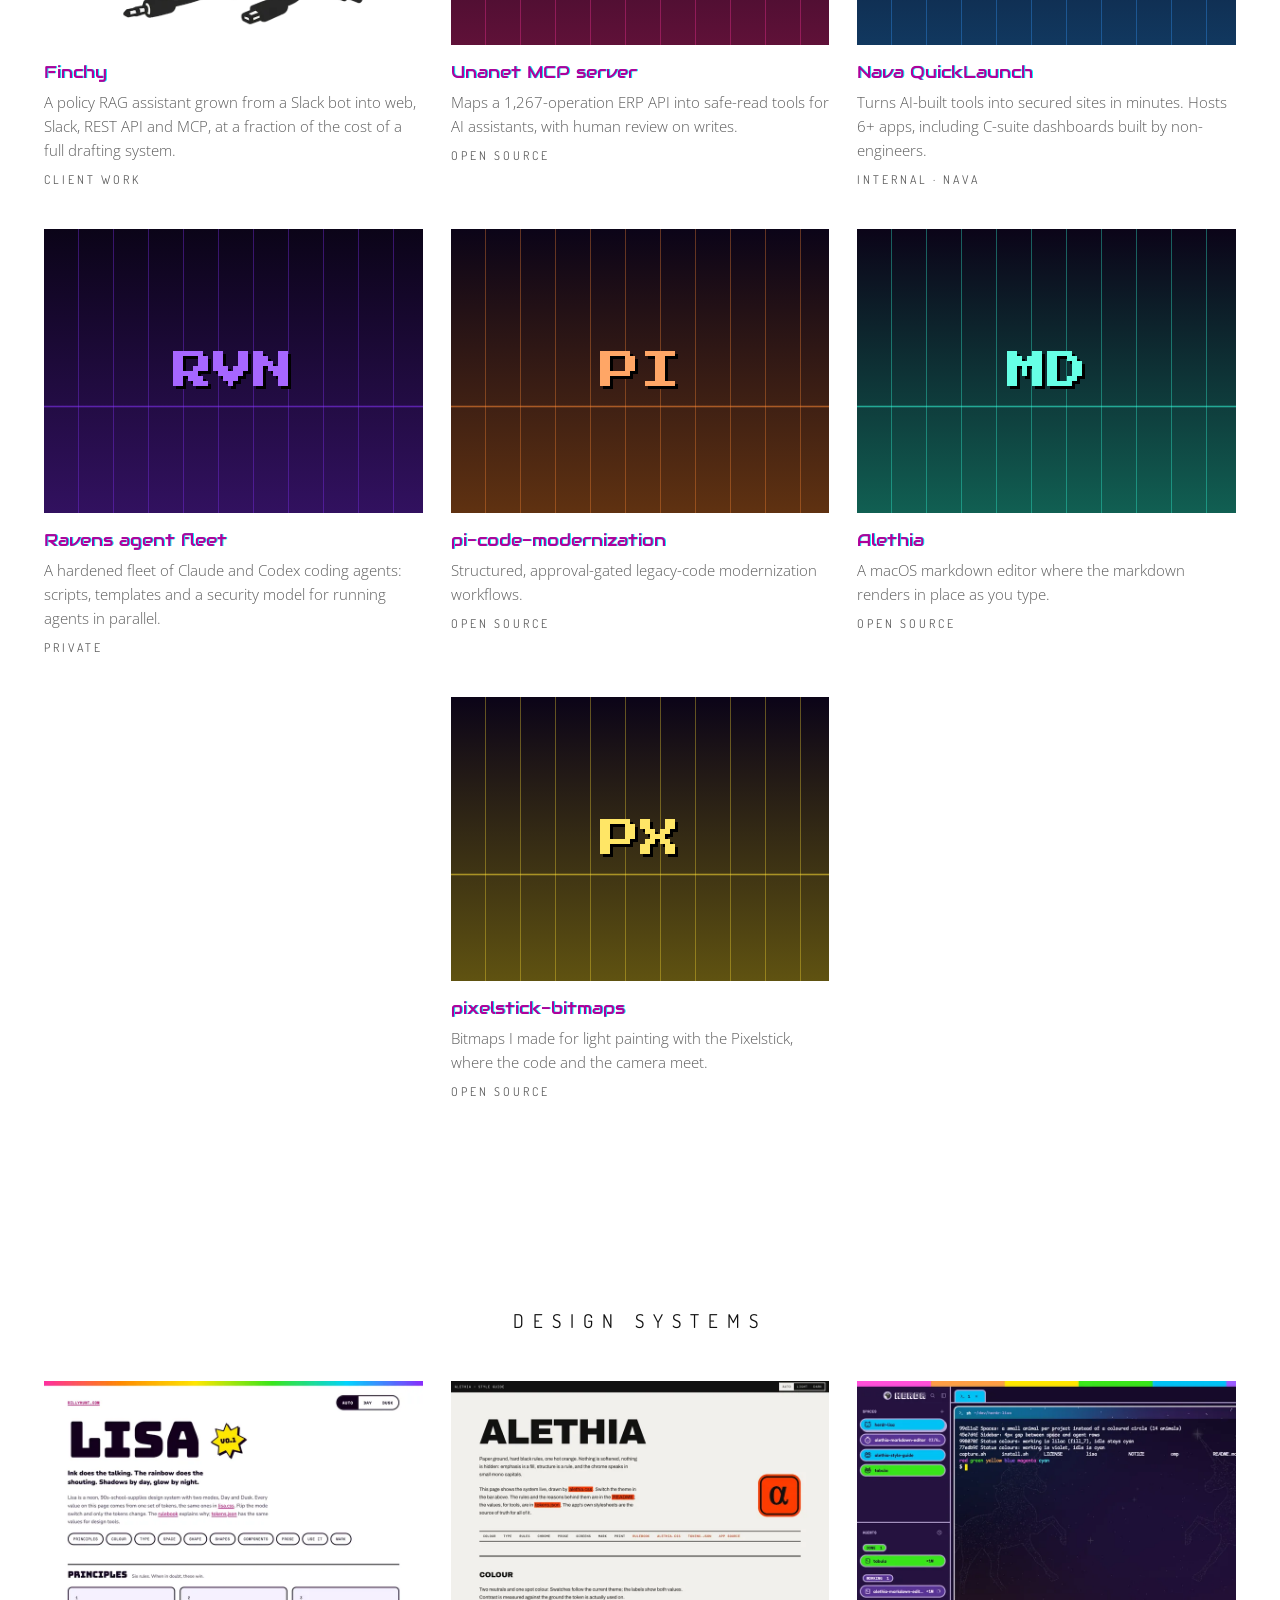
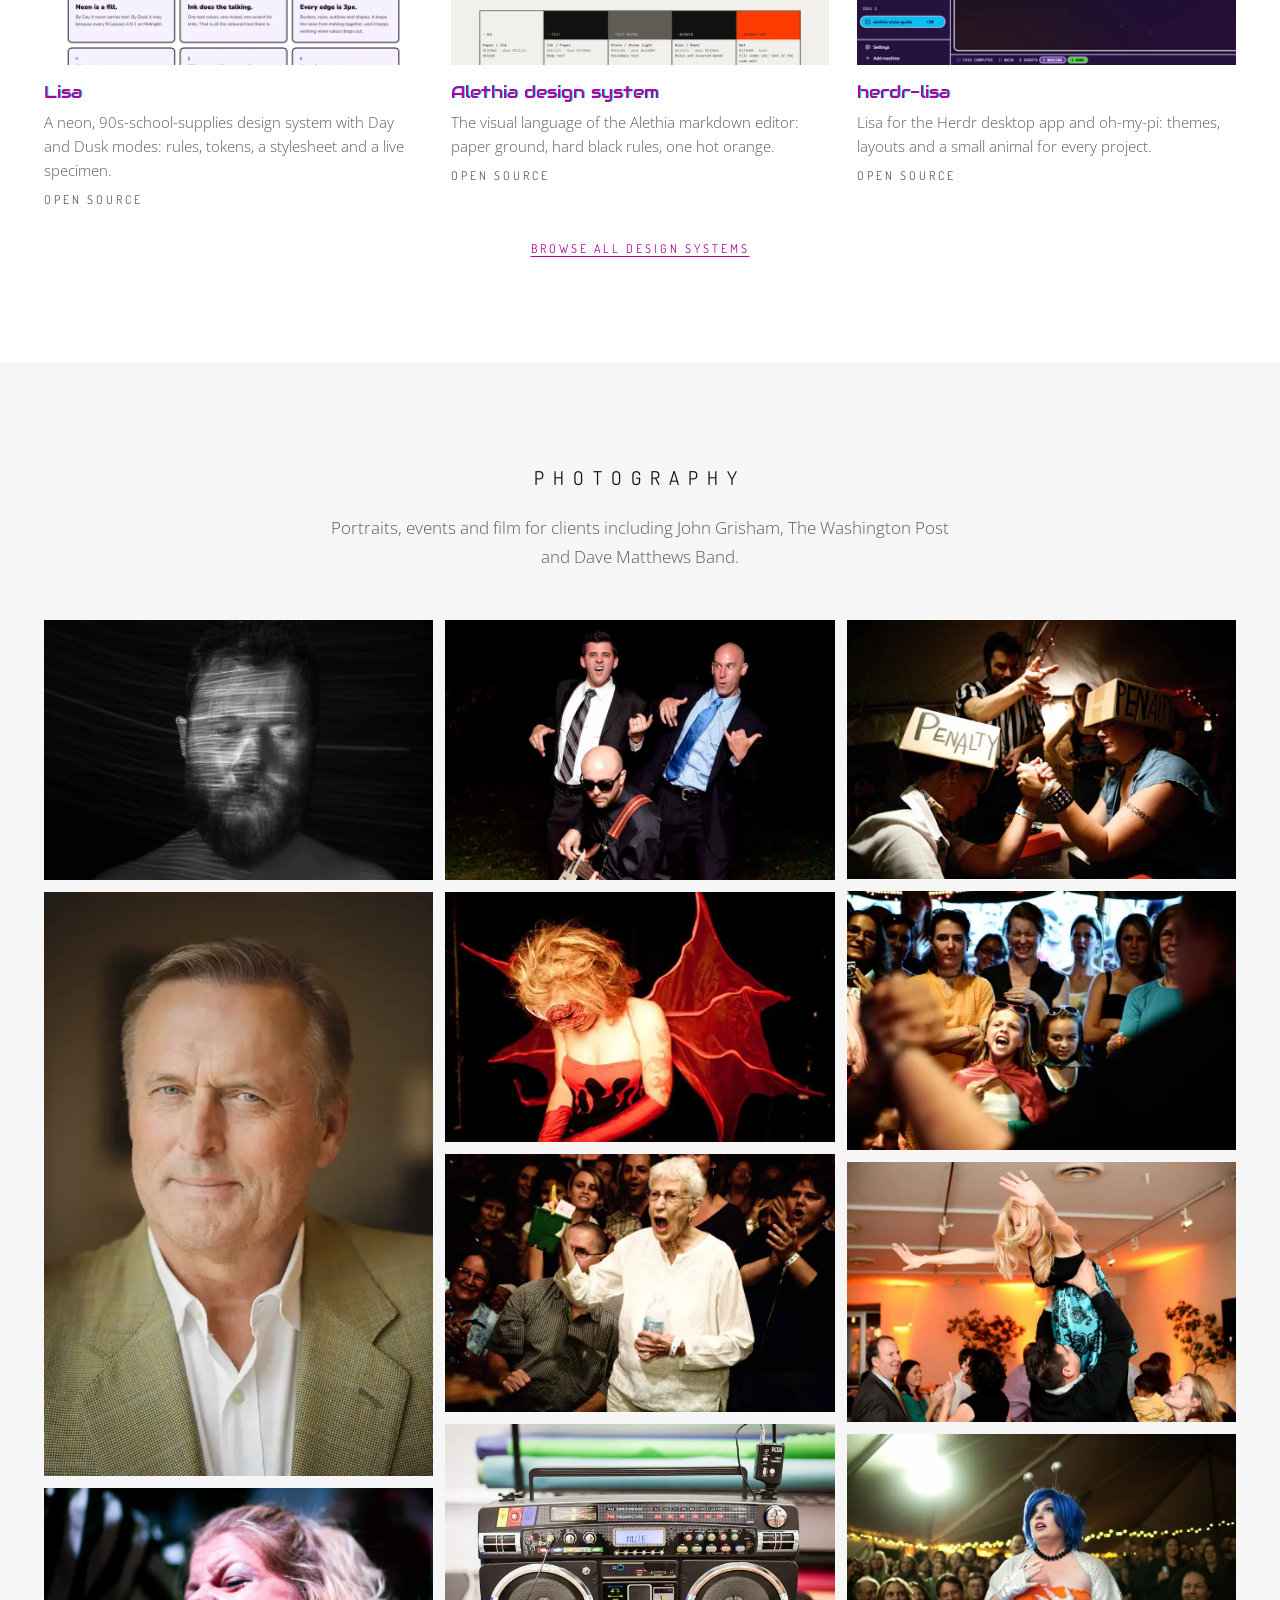
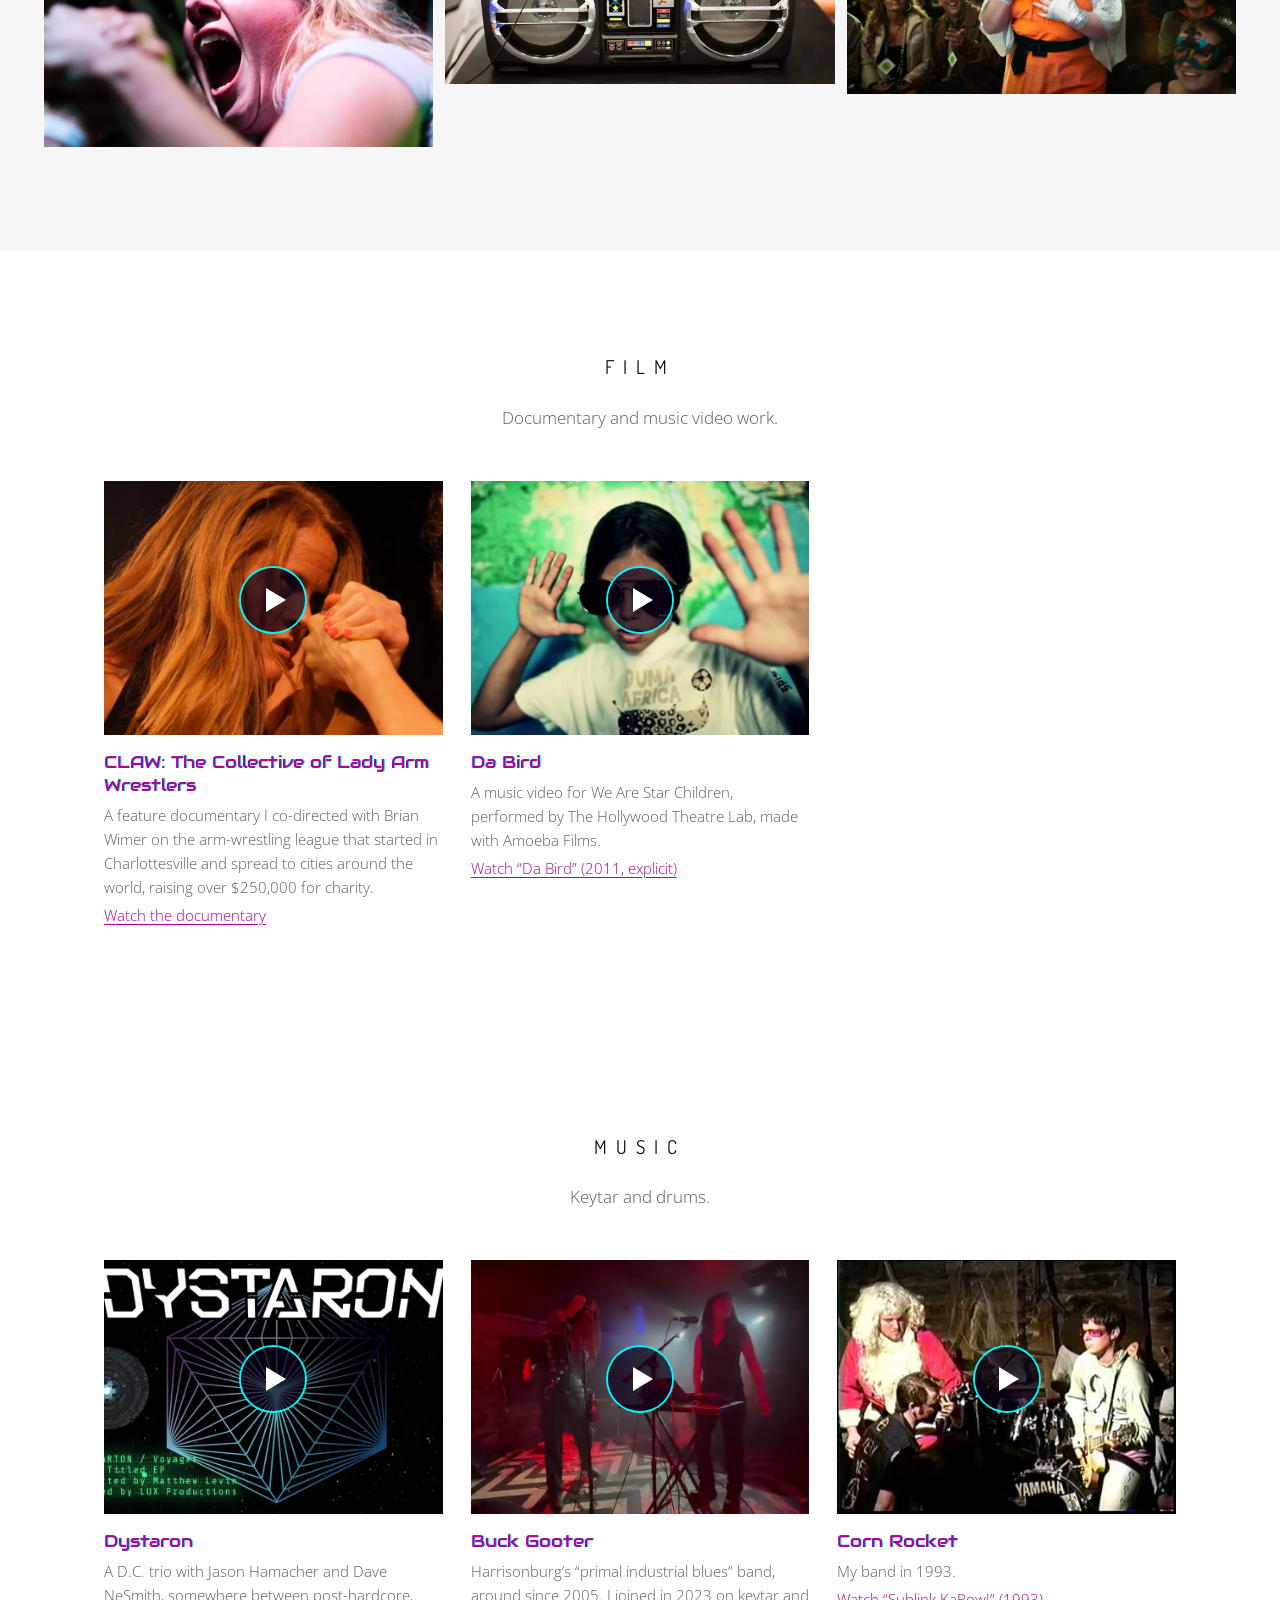
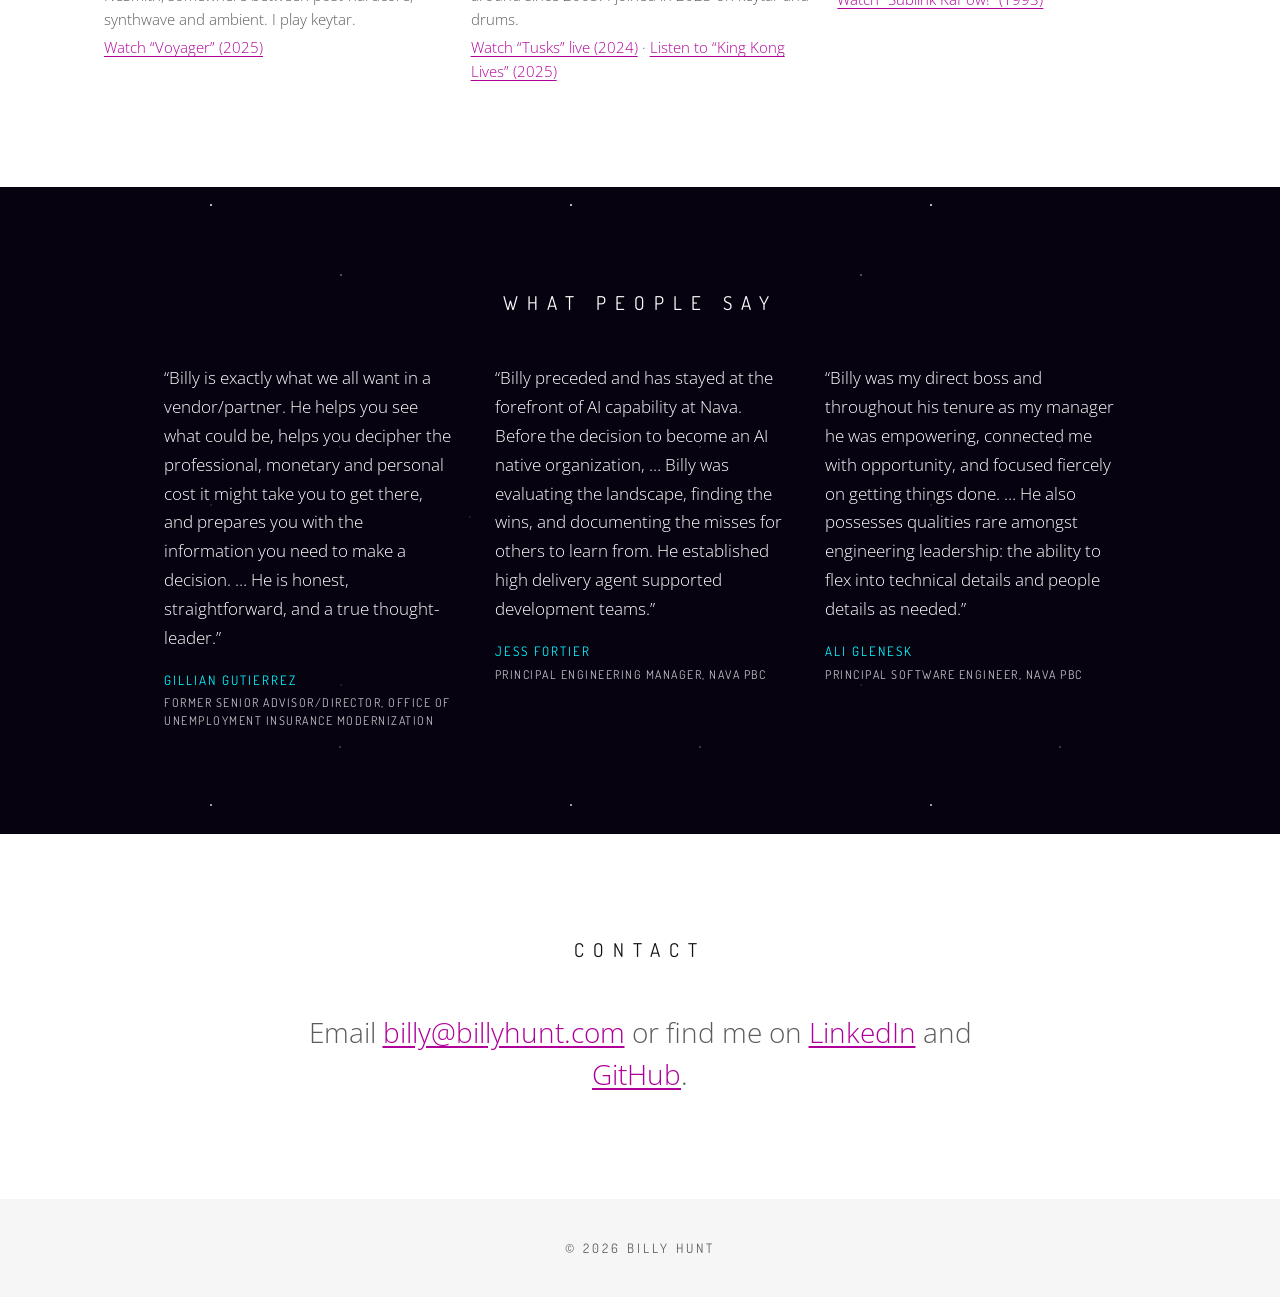
==== commit 025462c9: "Buck Gooter: keytar and drums" ====
--- a/index.html
+++ b/index.html
@@ -350,7 +350,7 @@
         <li class="card">
           <a class="video" href="https://www.youtube.com/watch?v=xNc41OoV__s" data-embed="https://www.youtube-nocookie.com/embed/xNc41OoV__s?autoplay=1" data-title="Buck Gooter, “Tusks” live" aria-label="Play Buck Gooter’s “Tusks” here"><img class="photo" src="/img/music-buck-gooter.webp" alt="Buck Gooter performing live on a red-lit stage" width="800" height="600" loading="lazy"><span class="play" aria-hidden="true"></span></a>
           <h3>Buck Gooter</h3>
-          <p>Harrisonburg’s “primal industrial blues” band, around since 2005. I joined in 2023 on synth and drums.</p>
+          <p>Harrisonburg’s “primal industrial blues” band, around since 2005. I joined in 2023 on keytar and drums.</p>
           <p class="links"><a href="https://www.youtube.com/watch?v=xNc41OoV__s">Watch “Tusks” live (2024)</a> · <a href="https://buckgooter.bandcamp.com/track/king-kong-lives">Listen to “King Kong Lives” (2025)</a></p>
         </li>
         <li class="card">
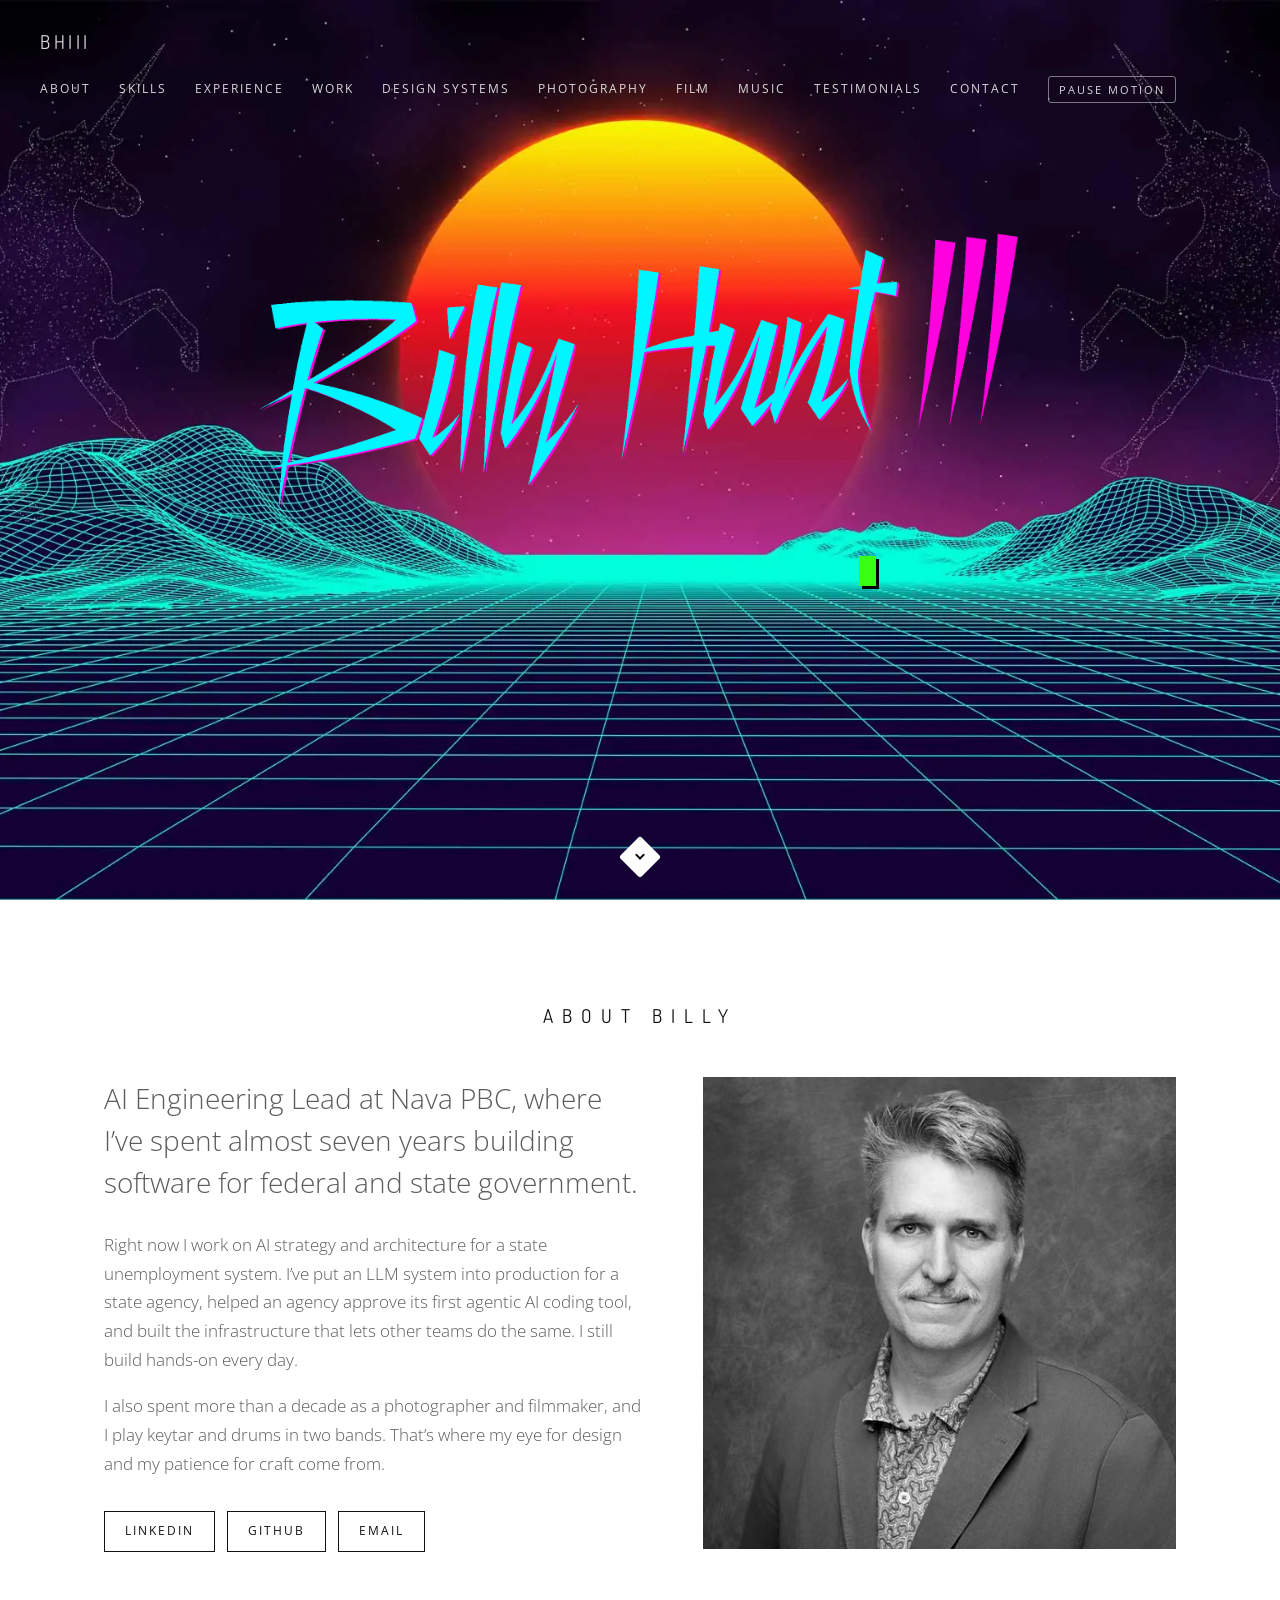
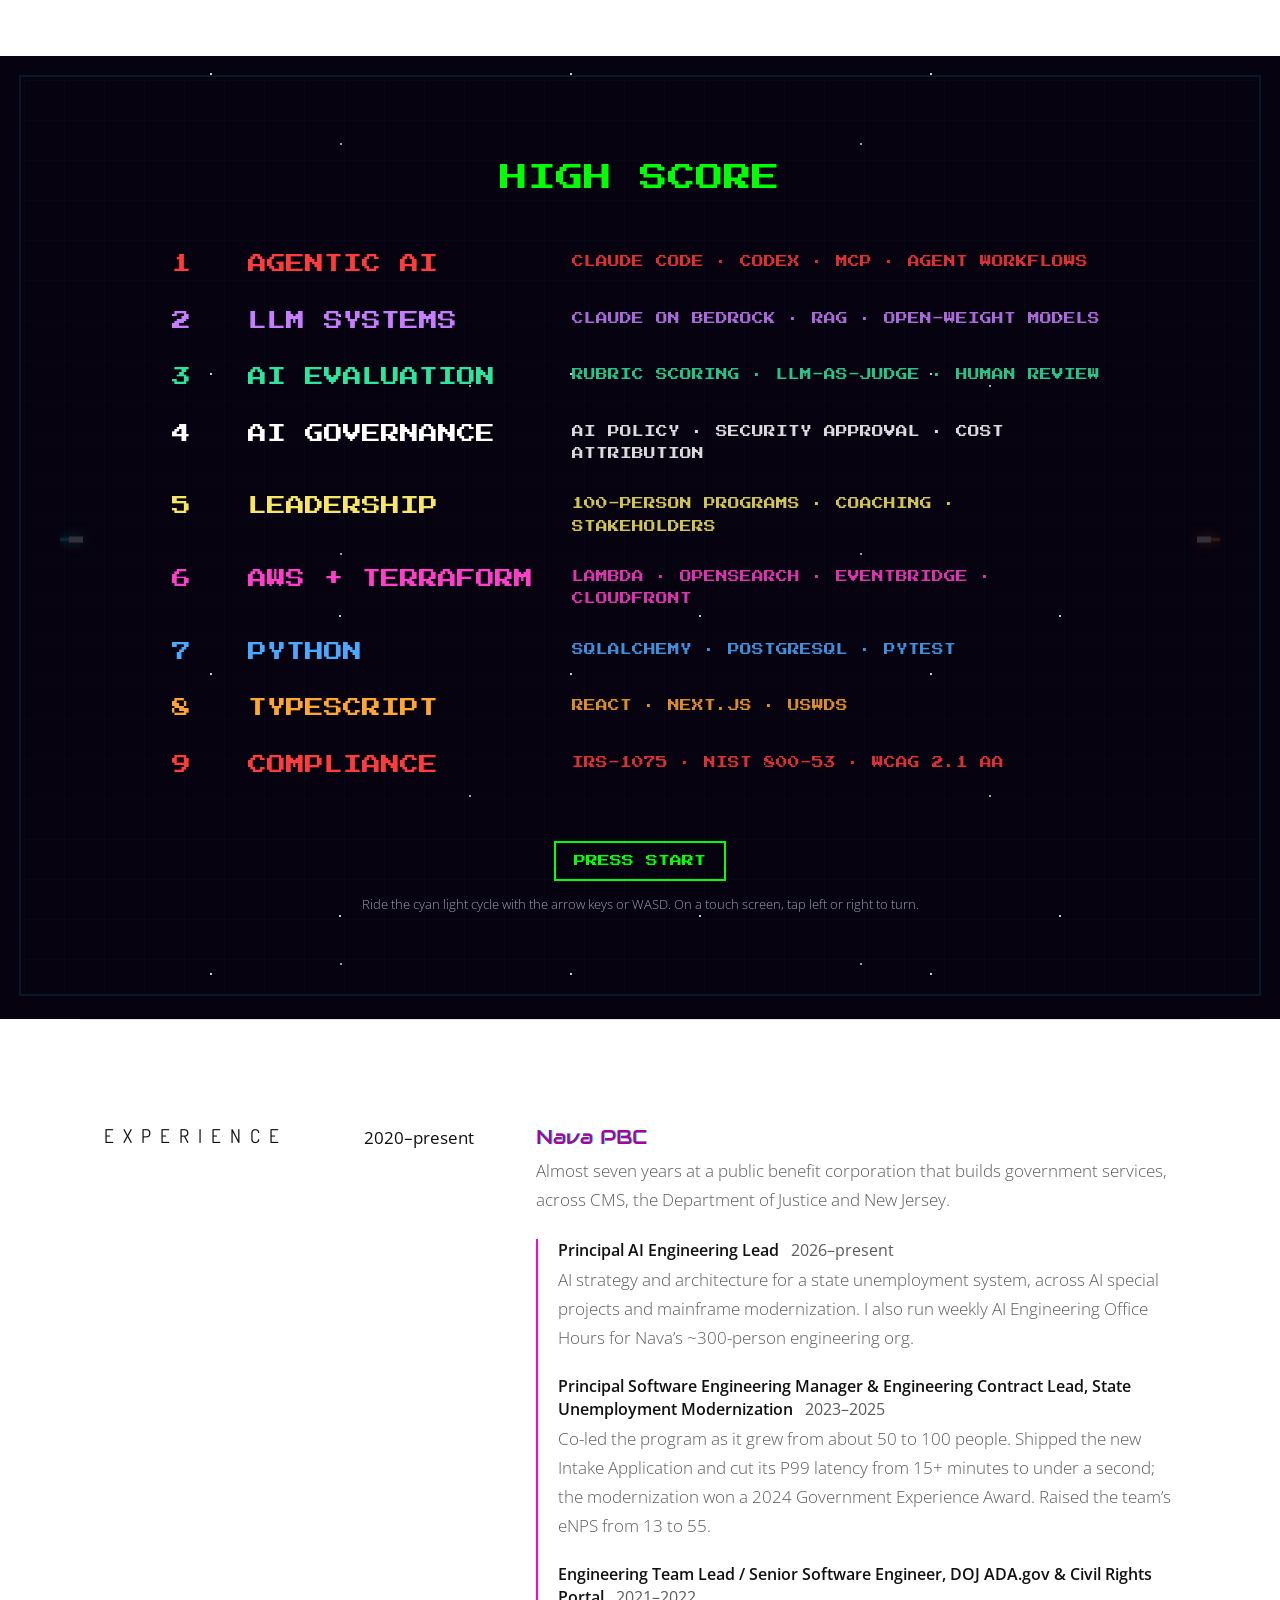
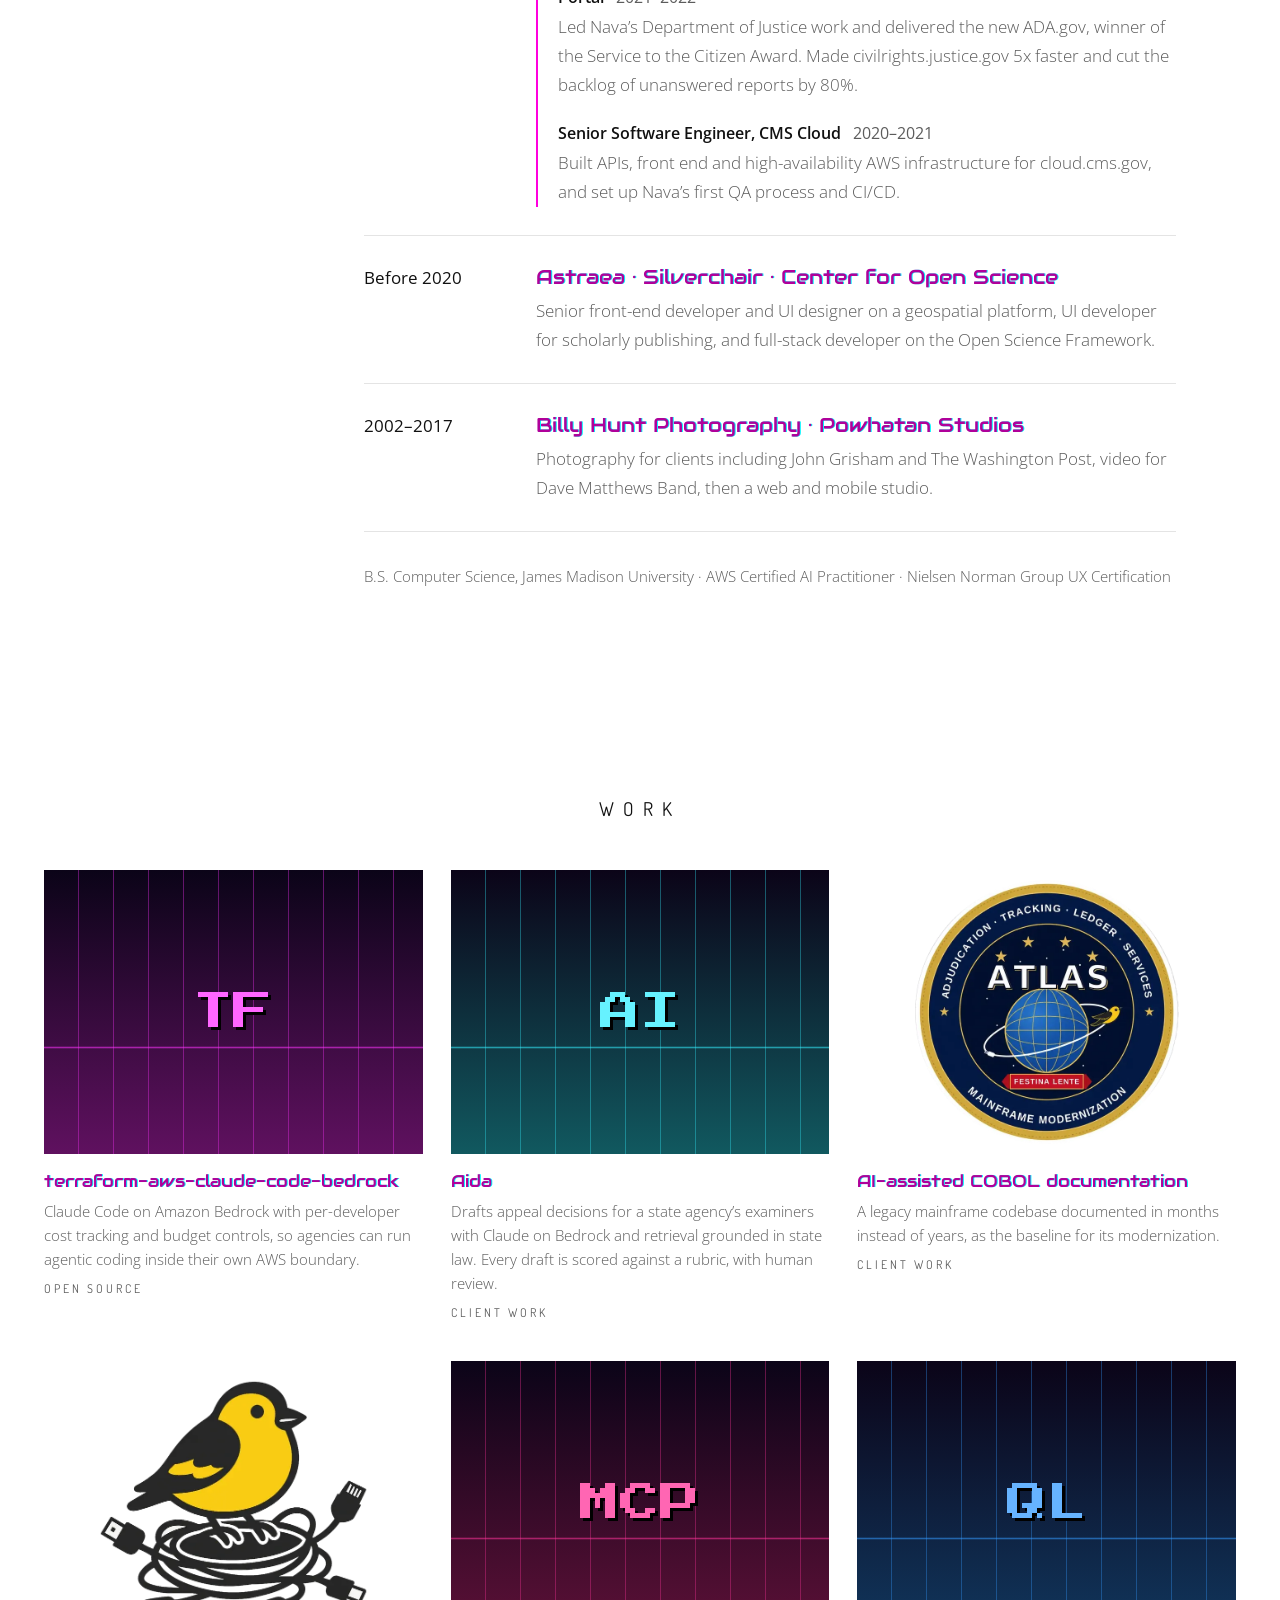
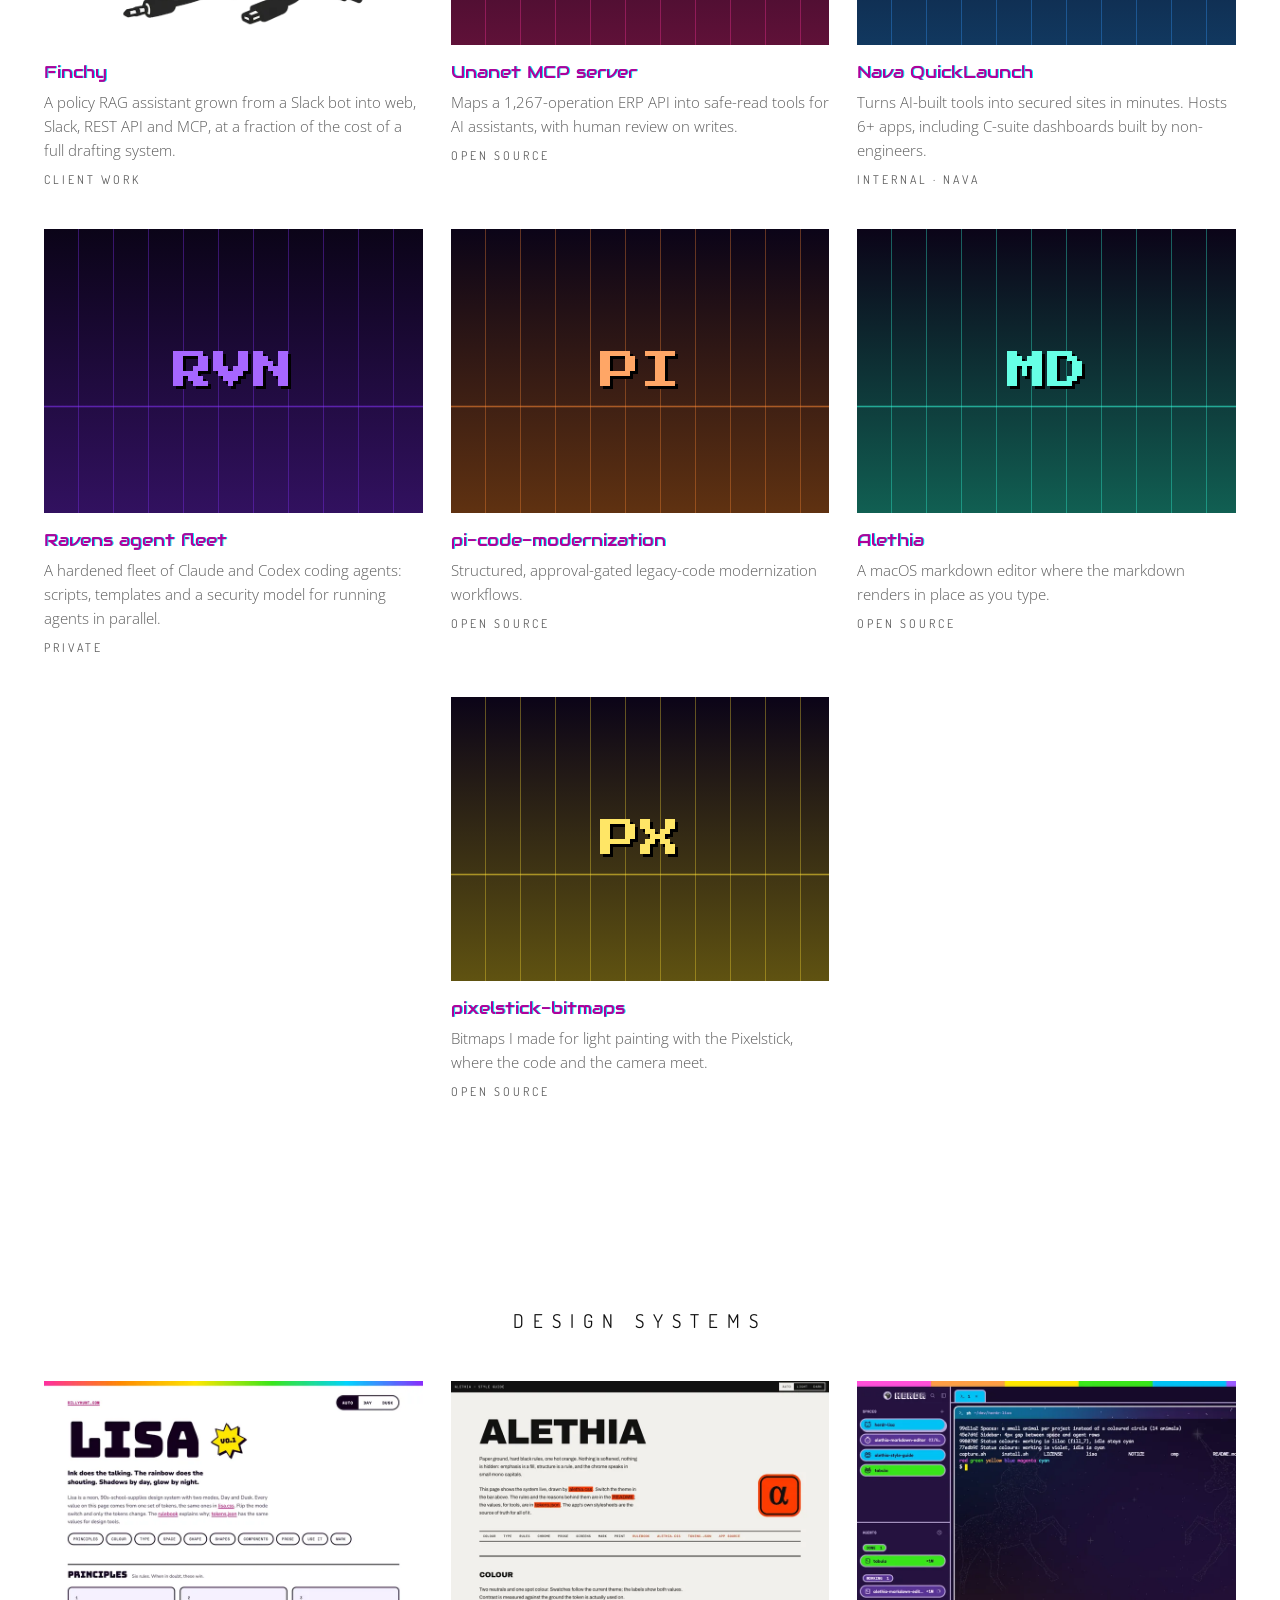
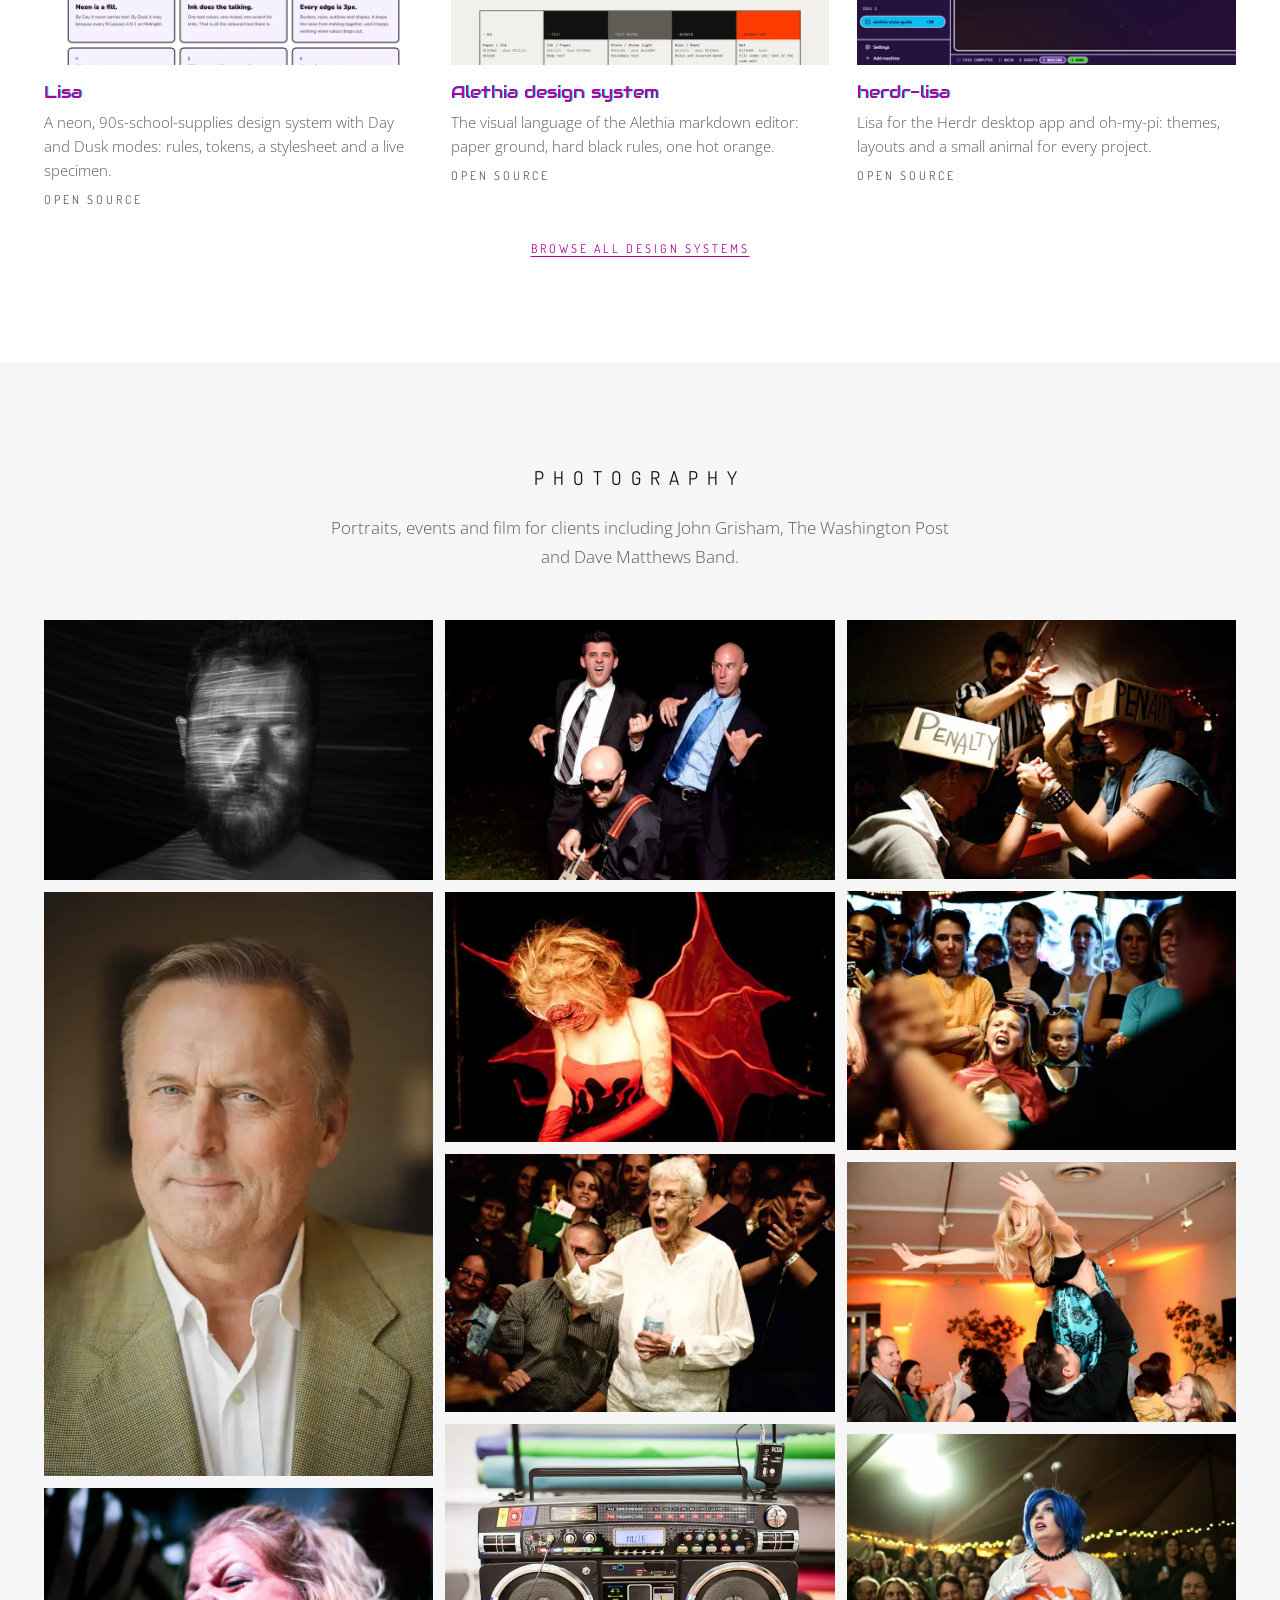
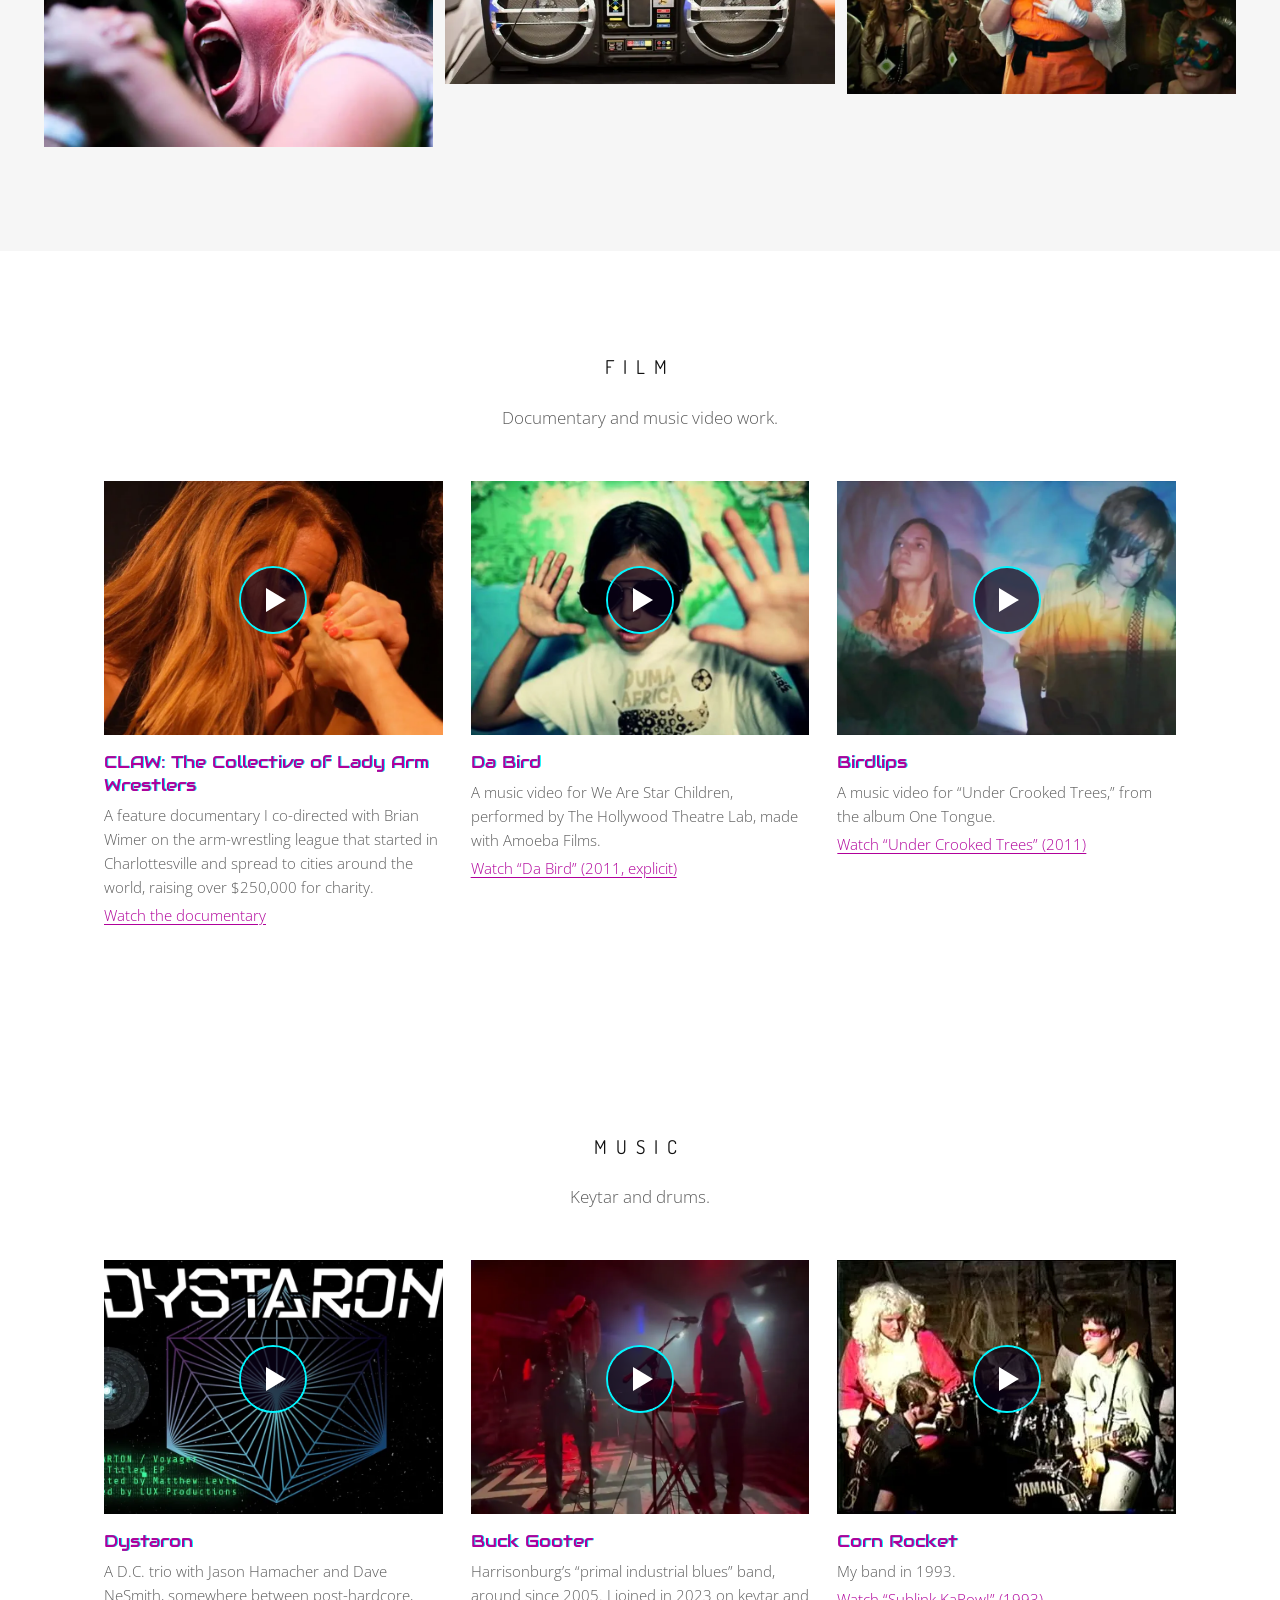
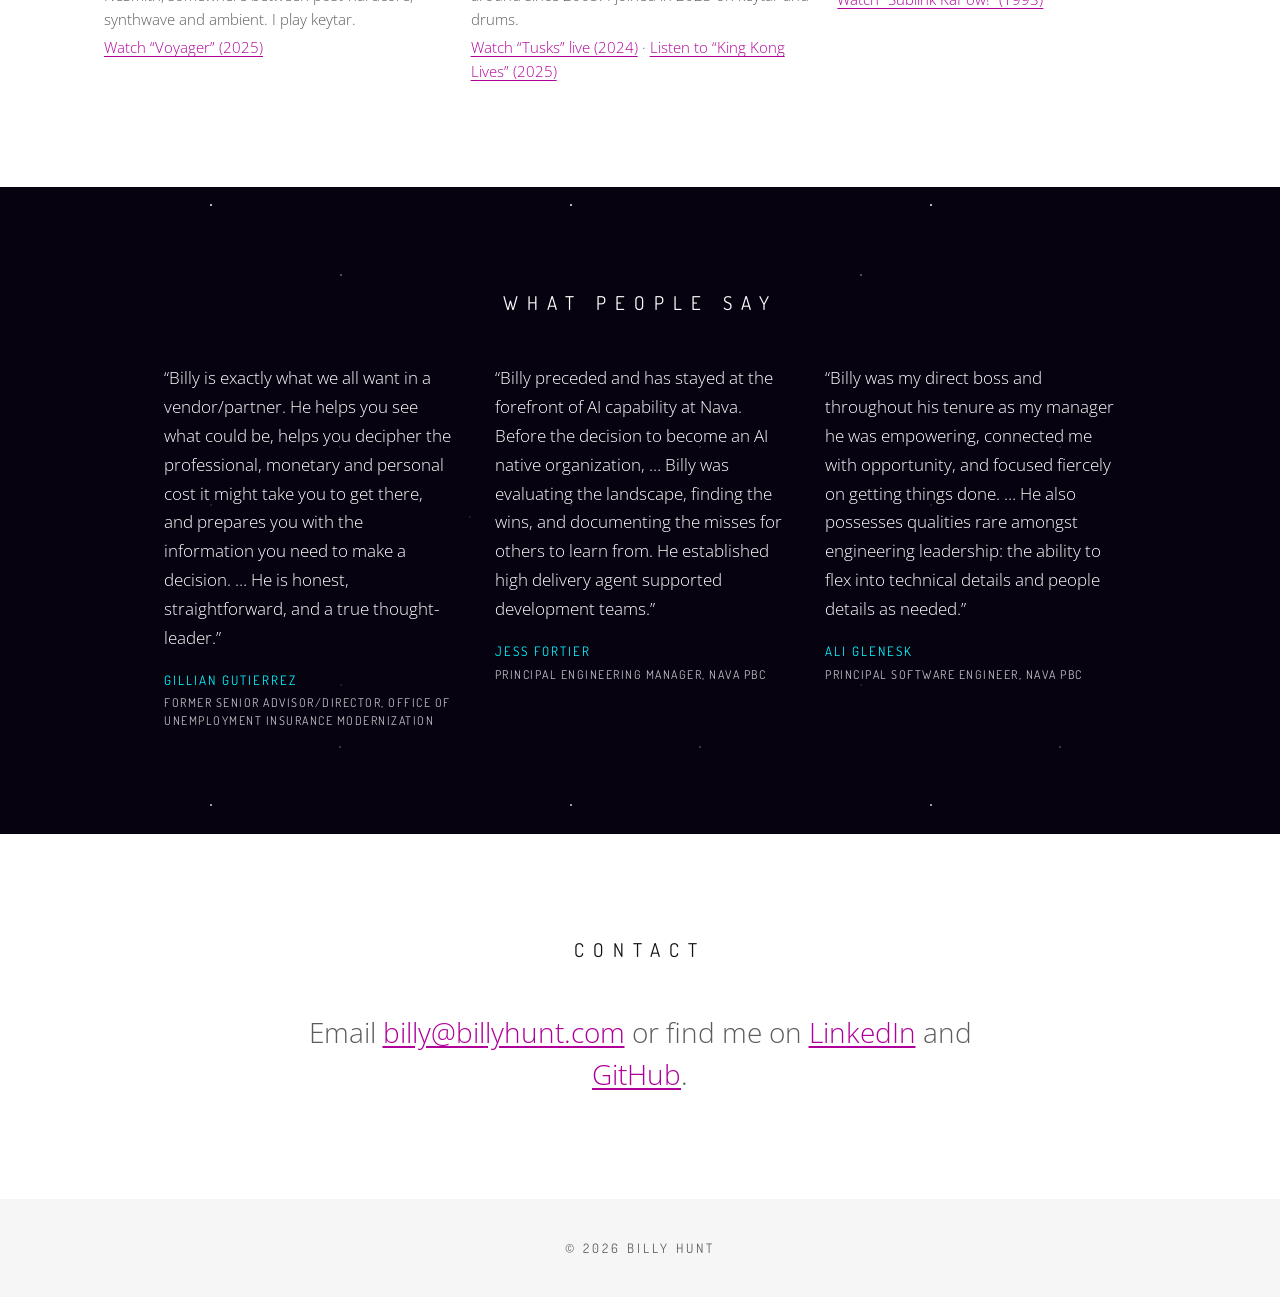
==== commit aafa643a: "Film: add Birdlips, Under Crooked Trees" ====
--- a/index.html
+++ b/index.html
@@ -334,6 +334,12 @@
           <p>A music video for We Are Star Children, performed by The Hollywood Theatre Lab, made with Amoeba Films.</p>
           <p class="links"><a href="https://vimeo.com/27917133">Watch “Da Bird” (2011, explicit)</a></p>
         </li>
+        <li class="card">
+          <a class="video" href="https://www.youtube.com/watch?v=tpxzgRoIABg" data-embed="https://www.youtube-nocookie.com/embed/tpxzgRoIABg?autoplay=1" data-title="Birdlips, “Under Crooked Trees”" aria-label="Play Birdlips’ “Under Crooked Trees” here"><img class="photo" src="/img/film-birdlips.webp" alt="Two musicians washed in swirling blue, orange and green projected light, from the Under Crooked Trees music video" width="800" height="600" loading="lazy"><span class="play" aria-hidden="true"></span></a>
+          <h3>Birdlips</h3>
+          <p>A music video for “Under Crooked Trees,” from the album One Tongue.</p>
+          <p class="links"><a href="https://www.youtube.com/watch?v=tpxzgRoIABg">Watch “Under Crooked Trees” (2011)</a></p>
+        </li>
       </ul>
     </section>
 
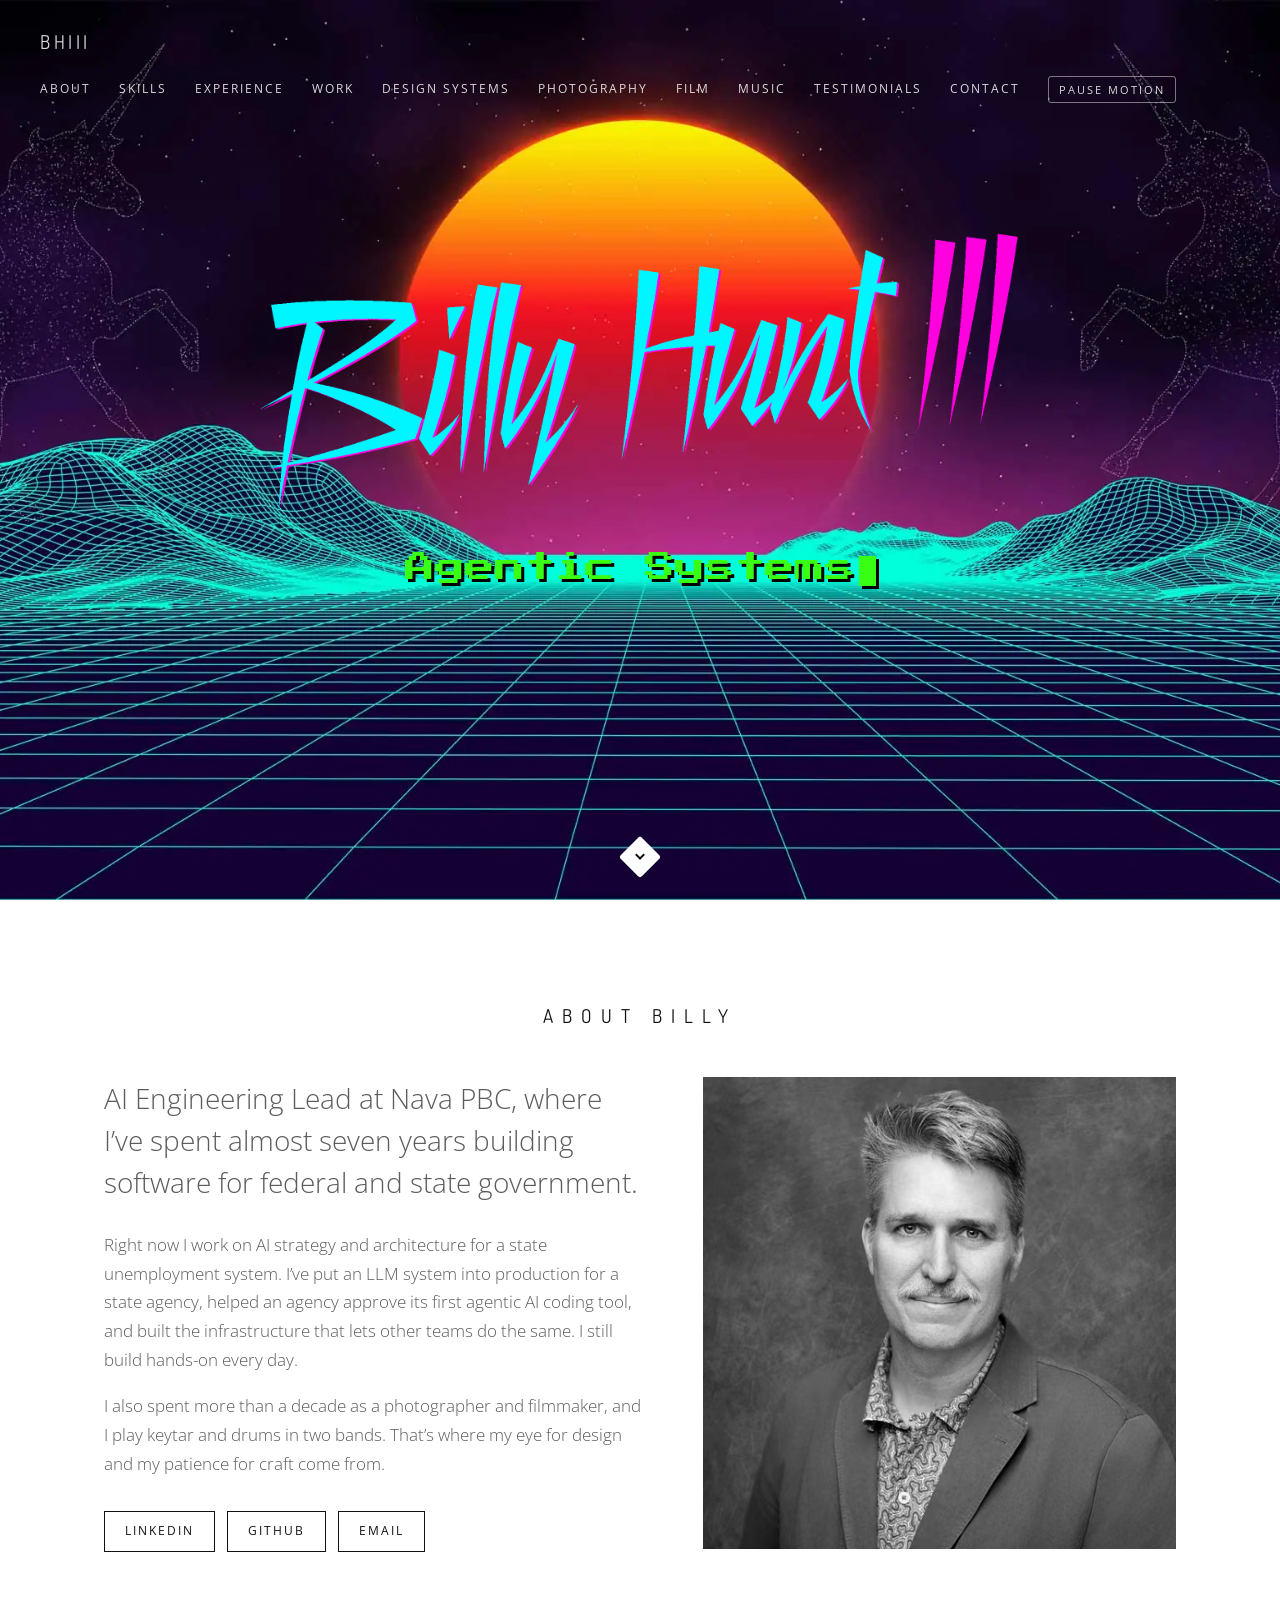
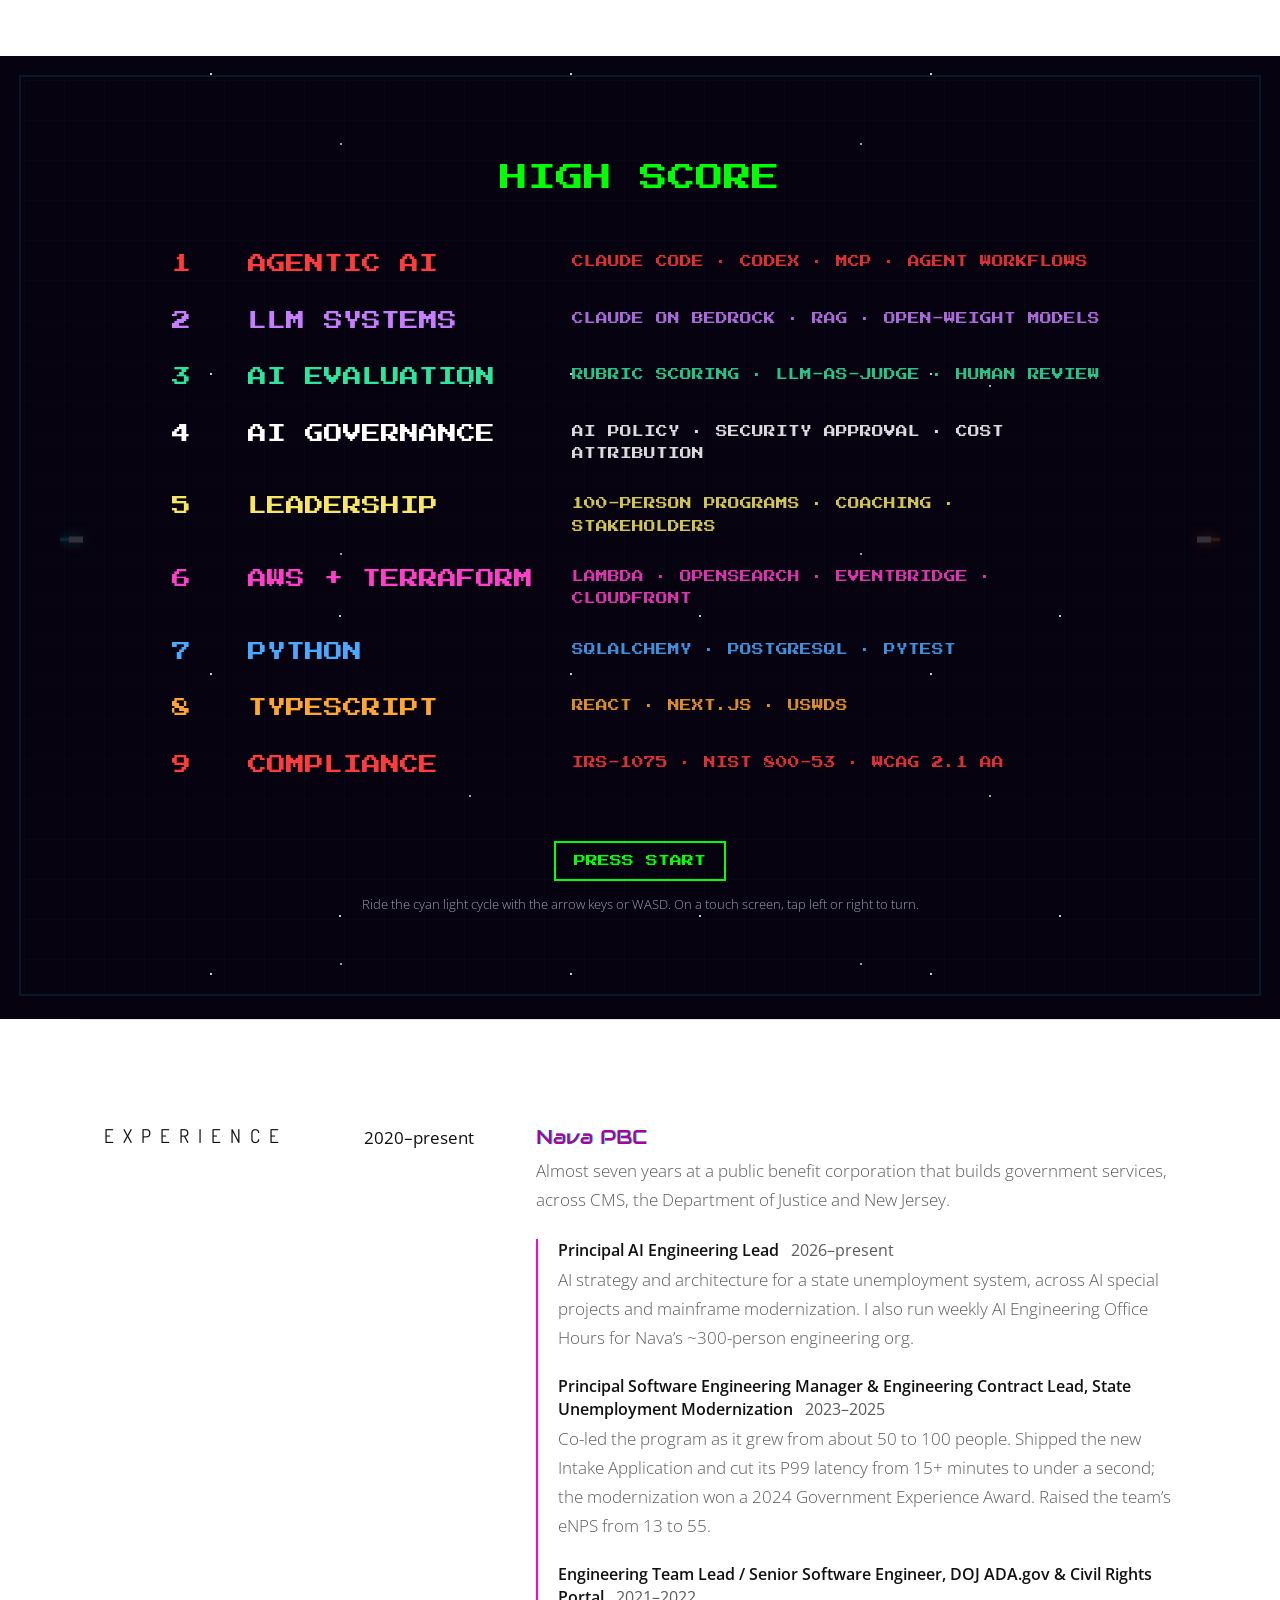
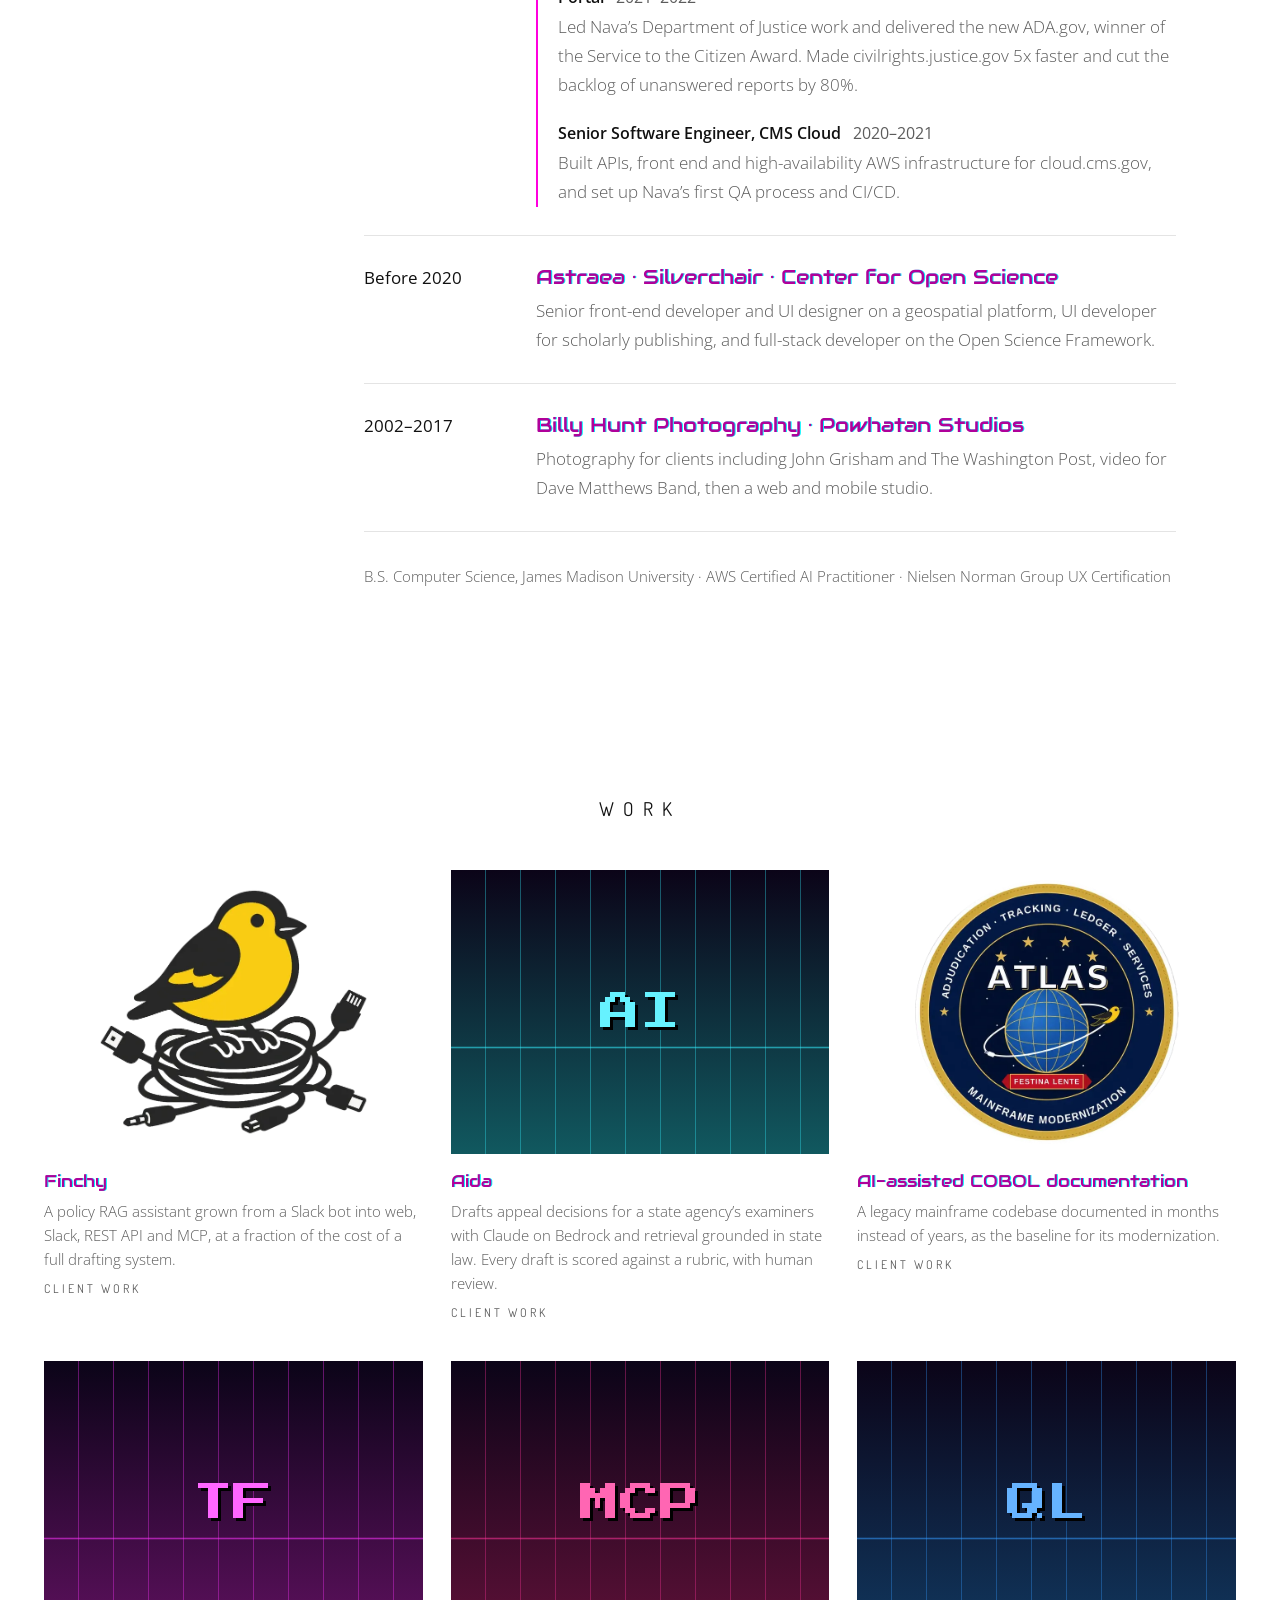
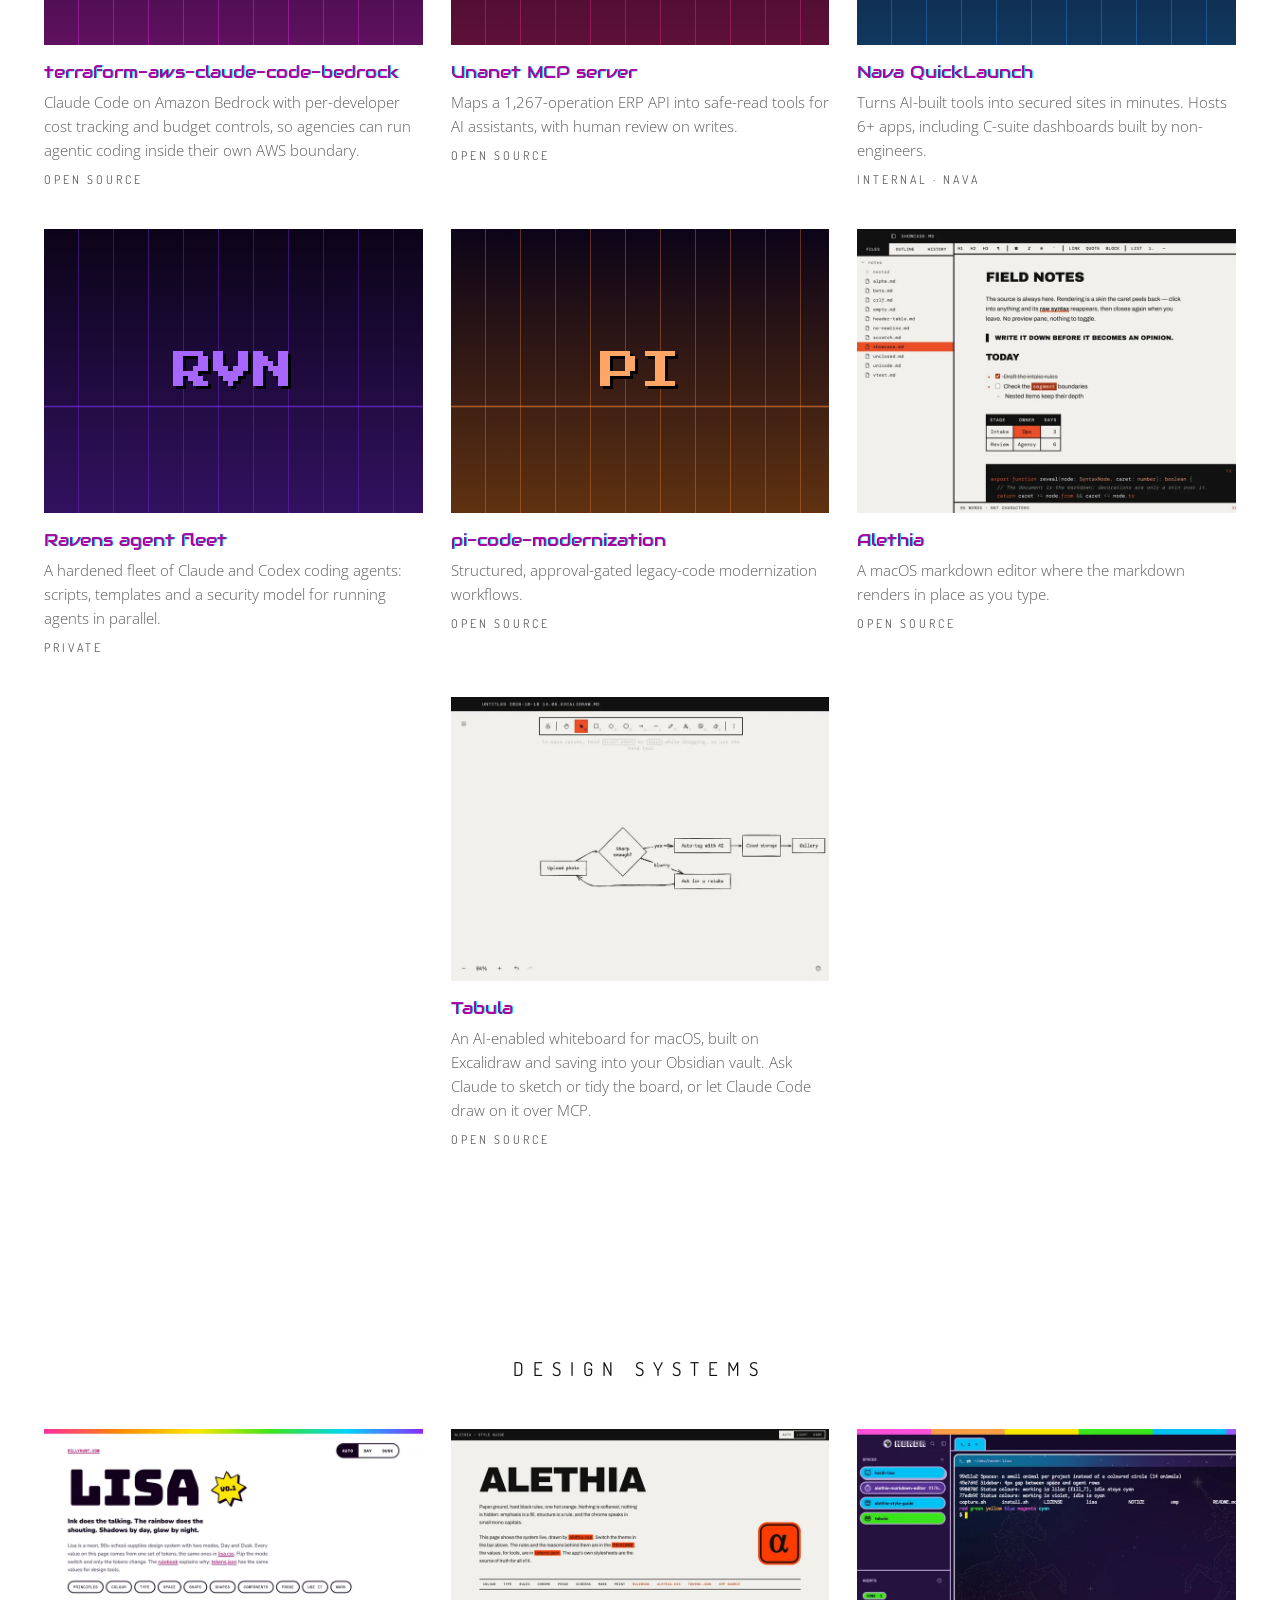
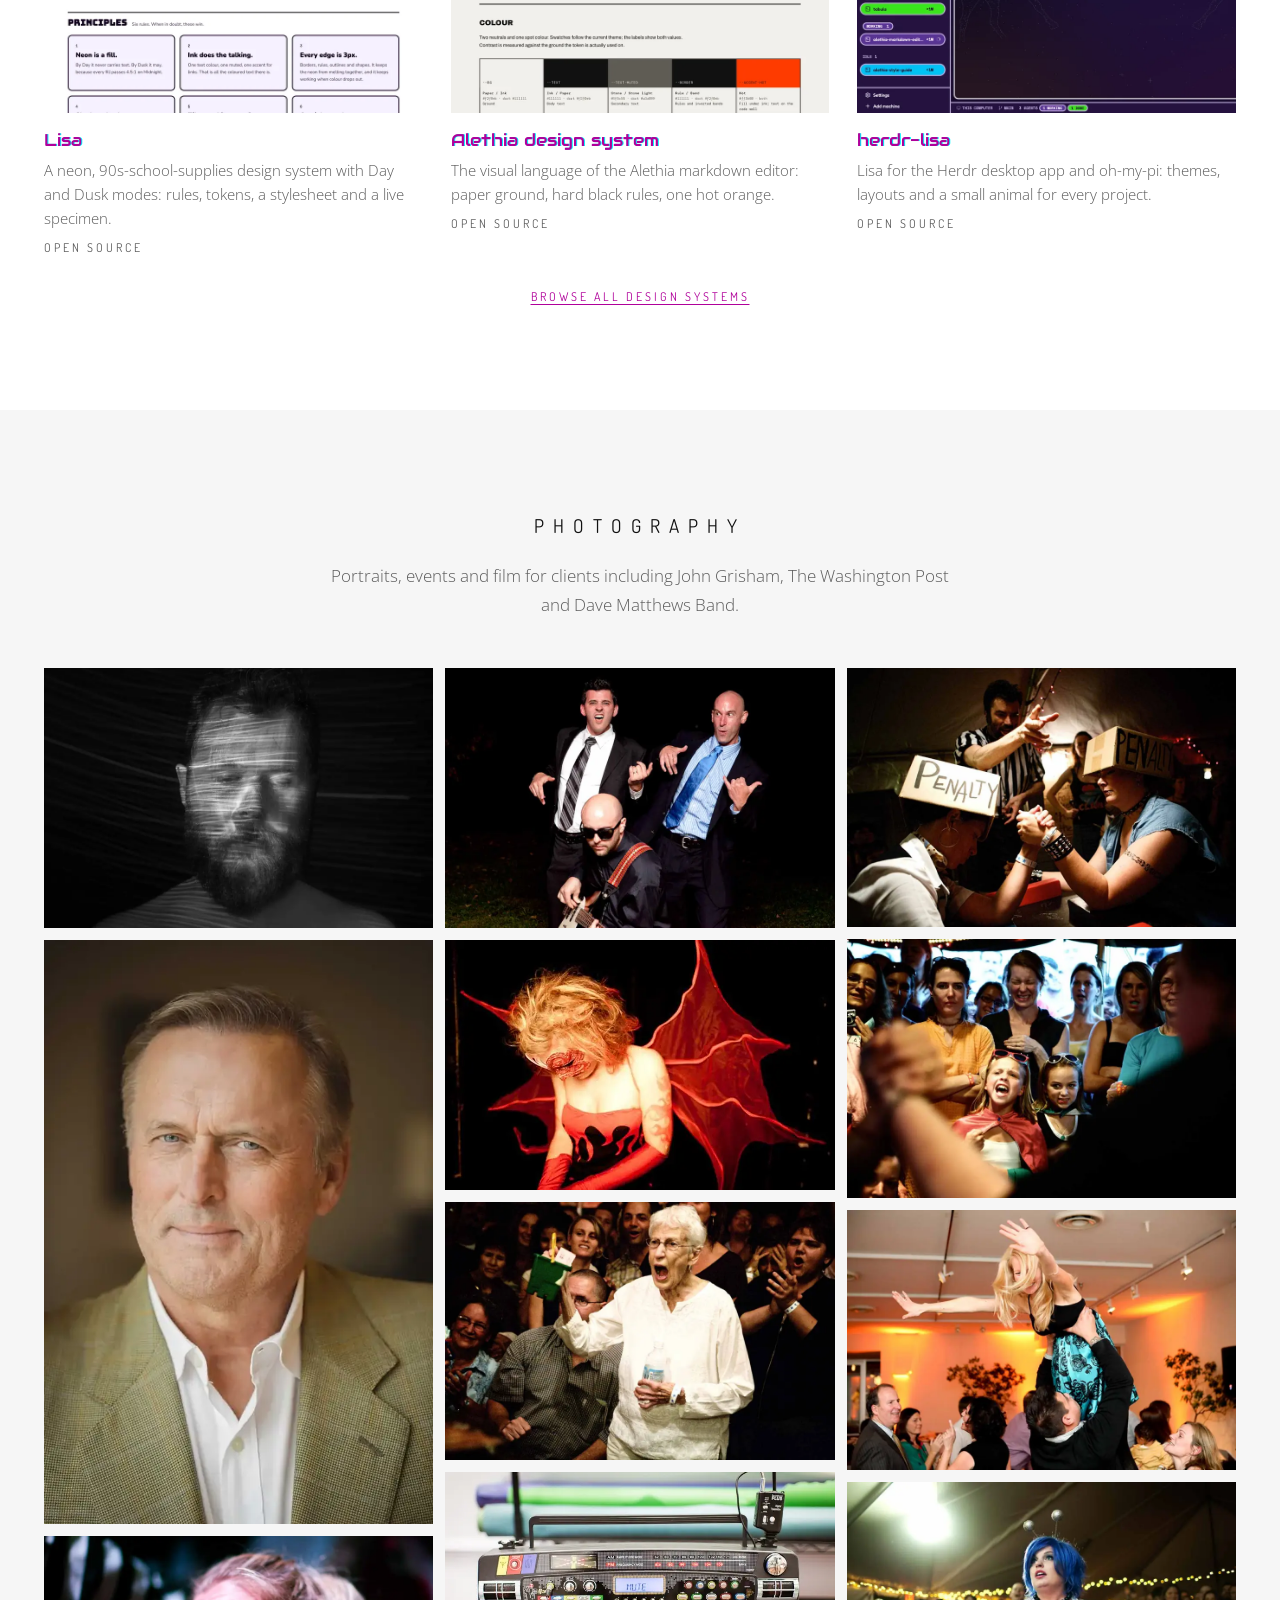
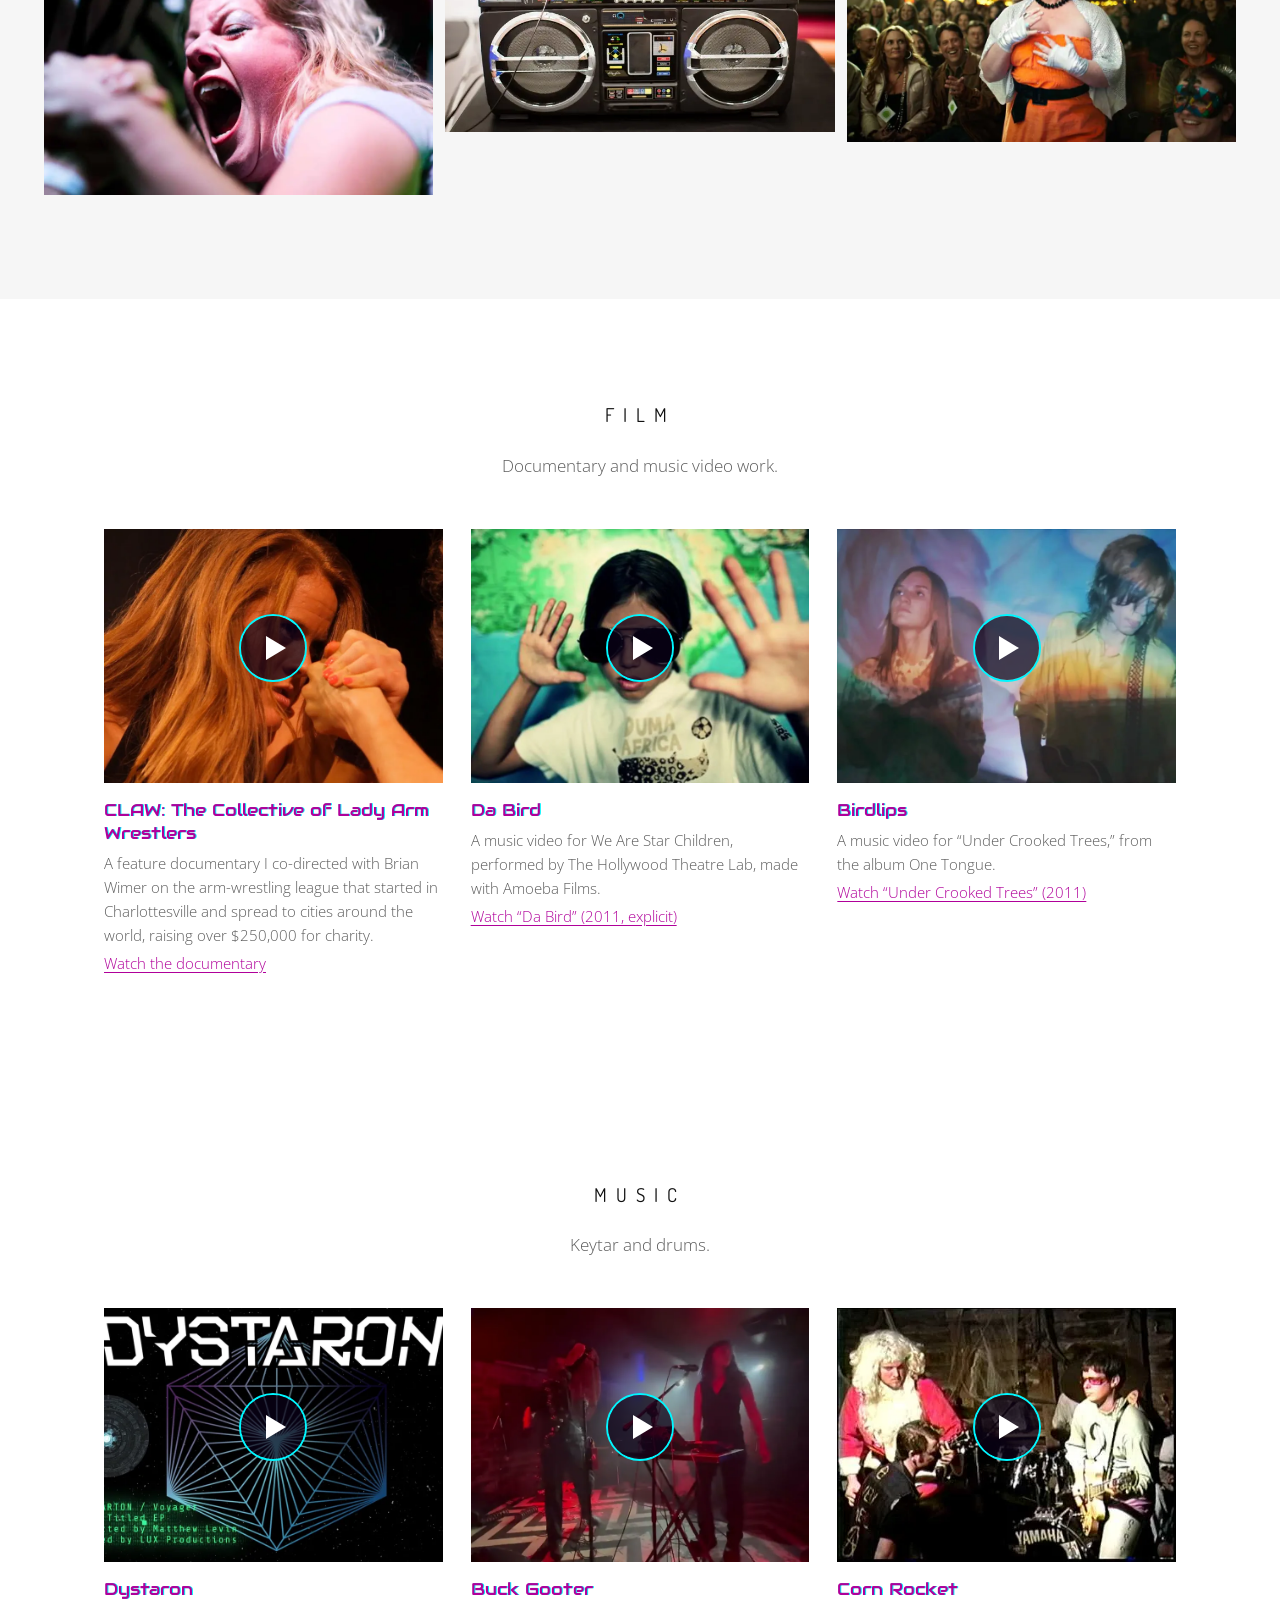
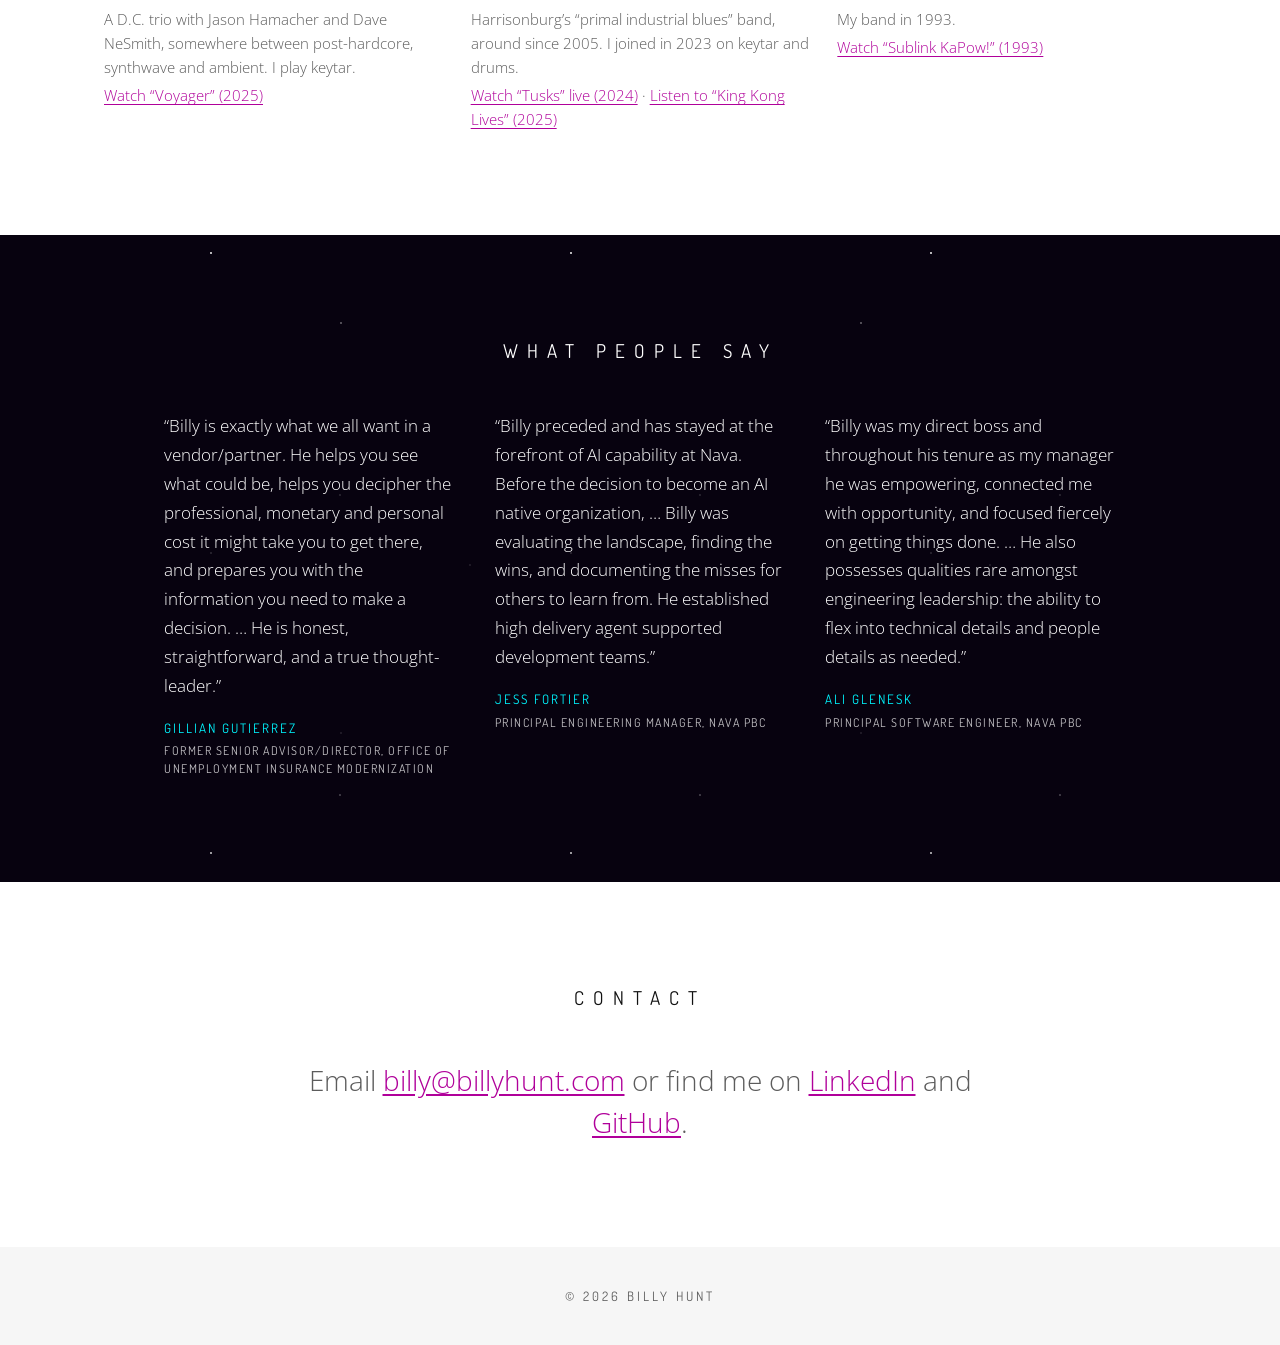
==== commit 20844340: "Work: Finchy left and Atlas right on top; add Tabula, Alethia screenshot; drop pixelstick-bitmaps" ====
--- a/index.html
+++ b/index.html
@@ -3,23 +3,23 @@
 <head>
   <meta charset="utf-8">
   <meta name="viewport" content="width=device-width, initial-scale=1">
-  <title>Billy Hunt · AI Engineering Lead</title>
-  <meta name="description" content="Billy Hunt is an AI engineering lead at Nava PBC who puts AI into production for government and gets agentic AI approved, governed and measured. He also spent more than a decade as a photographer and filmmaker.">
+  <title>Billy Hunt: Engineer - Musician - Artist</title>
+  <meta name="description" content="Billy Hunt is an engineer, musician and artist. He leads AI engineering at Nava PBC, putting AI into production for government, and spent more than a decade as a photographer and filmmaker.">
   <link rel="canonical" href="https://www.billyhunt.com/">
   <meta name="color-scheme" content="light dark">
   <meta name="theme-color" content="#140726">
 
   <meta property="og:type" content="profile">
   <meta property="og:url" content="https://www.billyhunt.com/">
-  <meta property="og:title" content="Billy Hunt · AI Engineering Lead">
-  <meta property="og:description" content="AI engineering lead at Nava PBC. Production AI for government, agentic AI that gets approved, and more than a decade behind the camera.">
+  <meta property="og:title" content="Billy Hunt: Engineer - Musician - Artist">
+  <meta property="og:description" content="Engineer, musician and artist. Leads AI engineering at Nava PBC, putting AI into production for government, with more than a decade behind the camera.">
   <meta property="og:image" content="https://www.billyhunt.com/img/og-image.jpg">
   <meta property="og:image:width" content="1200">
   <meta property="og:image:height" content="630">
   <meta property="og:image:alt" content="Billy Hunt III logo over a synthwave sunset">
   <meta name="twitter:card" content="summary_large_image">
-  <meta name="twitter:title" content="Billy Hunt · AI Engineering Lead">
-  <meta name="twitter:description" content="AI engineering lead at Nava PBC. Production AI for government, agentic AI that gets approved, and more than a decade behind the camera.">
+  <meta name="twitter:title" content="Billy Hunt: Engineer - Musician - Artist">
+  <meta name="twitter:description" content="Engineer, musician and artist. Leads AI engineering at Nava PBC, putting AI into production for government, with more than a decade behind the camera.">
   <meta name="twitter:image" content="https://www.billyhunt.com/img/og-image.jpg">
 
   <link rel="icon" href="/favicon.ico" sizes="16x16">
@@ -103,8 +103,8 @@
         <img class="hero-logo" src="/img/logo.png" alt="Billy Hunt III" width="2000" height="728" fetchpriority="high">
       </h1>
       <p class="typed">
-        <span class="sr-only">AI engineering lead, agentic systems builder, civic technologist, photographer, musician, filmmaker.</span>
-        <span class="typed-text" aria-hidden="true" data-words="AI Engineering Lead|Agentic Systems|Civic Technologist|Photographer|Musician|Filmmaker">AI Engineering Lead</span><span class="cursor" aria-hidden="true"></span>
+        <span class="sr-only">AI engineering lead, agentic systems builder, civic technologist, photographer, musician, filmmaker, friend.</span>
+        <span class="typed-text" aria-hidden="true" data-words="AI Engineering Lead|Agentic Systems|Civic Technologist|Photographer|Musician|Filmmaker|Friend">AI Engineering Lead</span><span class="cursor" aria-hidden="true"></span>
       </p>
     </div>
     <a class="scroll-down" href="#about" aria-label="Scroll to About"></a>
@@ -211,10 +211,10 @@
       <h2 class="section-title" id="work-title">Work</h2>
       <ul class="grid">
         <li class="card">
-          <div class="tile" style="--hue: 300" aria-hidden="true"><span>TF</span></div>
-          <h3><a href="https://github.com/navapbc/terraform-aws-claude-code-bedrock">terraform-aws-claude-code-bedrock</a></h3>
-          <p>Claude Code on Amazon Bedrock with per-developer cost tracking and budget controls, so agencies can run agentic coding inside their own AWS boundary.</p>
-          <p class="tag">Open source</p>
+          <img class="photo logo" src="/img/finchy.webp" alt="Finchy: a yellow finch perched on a nest of tangled cables" width="640" height="589" loading="lazy" decoding="async">
+          <h3>Finchy</h3>
+          <p>A policy RAG assistant grown from a Slack bot into web, Slack, REST API and MCP, at a fraction of the cost of a full drafting system.</p>
+          <p class="tag">Client work</p>
         </li>
         <li class="card">
           <div class="tile" style="--hue: 185" aria-hidden="true"><span>AI</span></div>
@@ -229,10 +229,10 @@
           <p class="tag">Client work</p>
         </li>
         <li class="card">
-          <img class="photo logo" src="/img/finchy.webp" alt="Finchy: a yellow finch perched on a nest of tangled cables" width="640" height="589" loading="lazy" decoding="async">
-          <h3>Finchy</h3>
-          <p>A policy RAG assistant grown from a Slack bot into web, Slack, REST API and MCP, at a fraction of the cost of a full drafting system.</p>
-          <p class="tag">Client work</p>
+          <div class="tile" style="--hue: 300" aria-hidden="true"><span>TF</span></div>
+          <h3><a href="https://github.com/navapbc/terraform-aws-claude-code-bedrock">terraform-aws-claude-code-bedrock</a></h3>
+          <p>Claude Code on Amazon Bedrock with per-developer cost tracking and budget controls, so agencies can run agentic coding inside their own AWS boundary.</p>
+          <p class="tag">Open source</p>
         </li>
         <li class="card">
           <div class="tile" style="--hue: 330" aria-hidden="true"><span>MCP</span></div>
@@ -259,15 +259,15 @@
           <p class="tag">Open source</p>
         </li>
         <li class="card">
-          <div class="tile" style="--hue: 170" aria-hidden="true"><span>MD</span></div>
+          <img class="photo" src="/img/work-alethia.webp" alt="Alethia editing a note called Field Notes: a file list on the left, a heading, a checklist, a table with an orange cell and a code block, all rendered in place" width="800" height="600" loading="lazy" decoding="async">
           <h3><a href="https://github.com/billyhunt/alethia-markdown-editor">Alethia</a></h3>
           <p>A macOS markdown editor where the markdown renders in place as you type.</p>
           <p class="tag">Open source</p>
         </li>
         <li class="card">
-          <div class="tile" style="--hue: 50" aria-hidden="true"><span>PX</span></div>
-          <h3><a href="https://github.com/billyhunt/pixelstick-bitmaps">pixelstick-bitmaps</a></h3>
-          <p>Bitmaps I made for light painting with the Pixelstick, where the code and the camera meet.</p>
+          <img class="photo" src="/img/work-tabula.webp" alt="Tabula with a flowchart of a photo going from upload through a quality check, AI tagging and cloud storage to a gallery, drawn on the whiteboard" width="800" height="600" loading="lazy" decoding="async">
+          <h3><a href="https://github.com/billyhunt/tabula">Tabula</a></h3>
+          <p>An AI-enabled whiteboard for macOS, built on Excalidraw and saving into your Obsidian vault. Ask Claude to sketch or tidy the board, or let Claude Code draw on it over MCP.</p>
           <p class="tag">Open source</p>
         </li>
       </ul>
